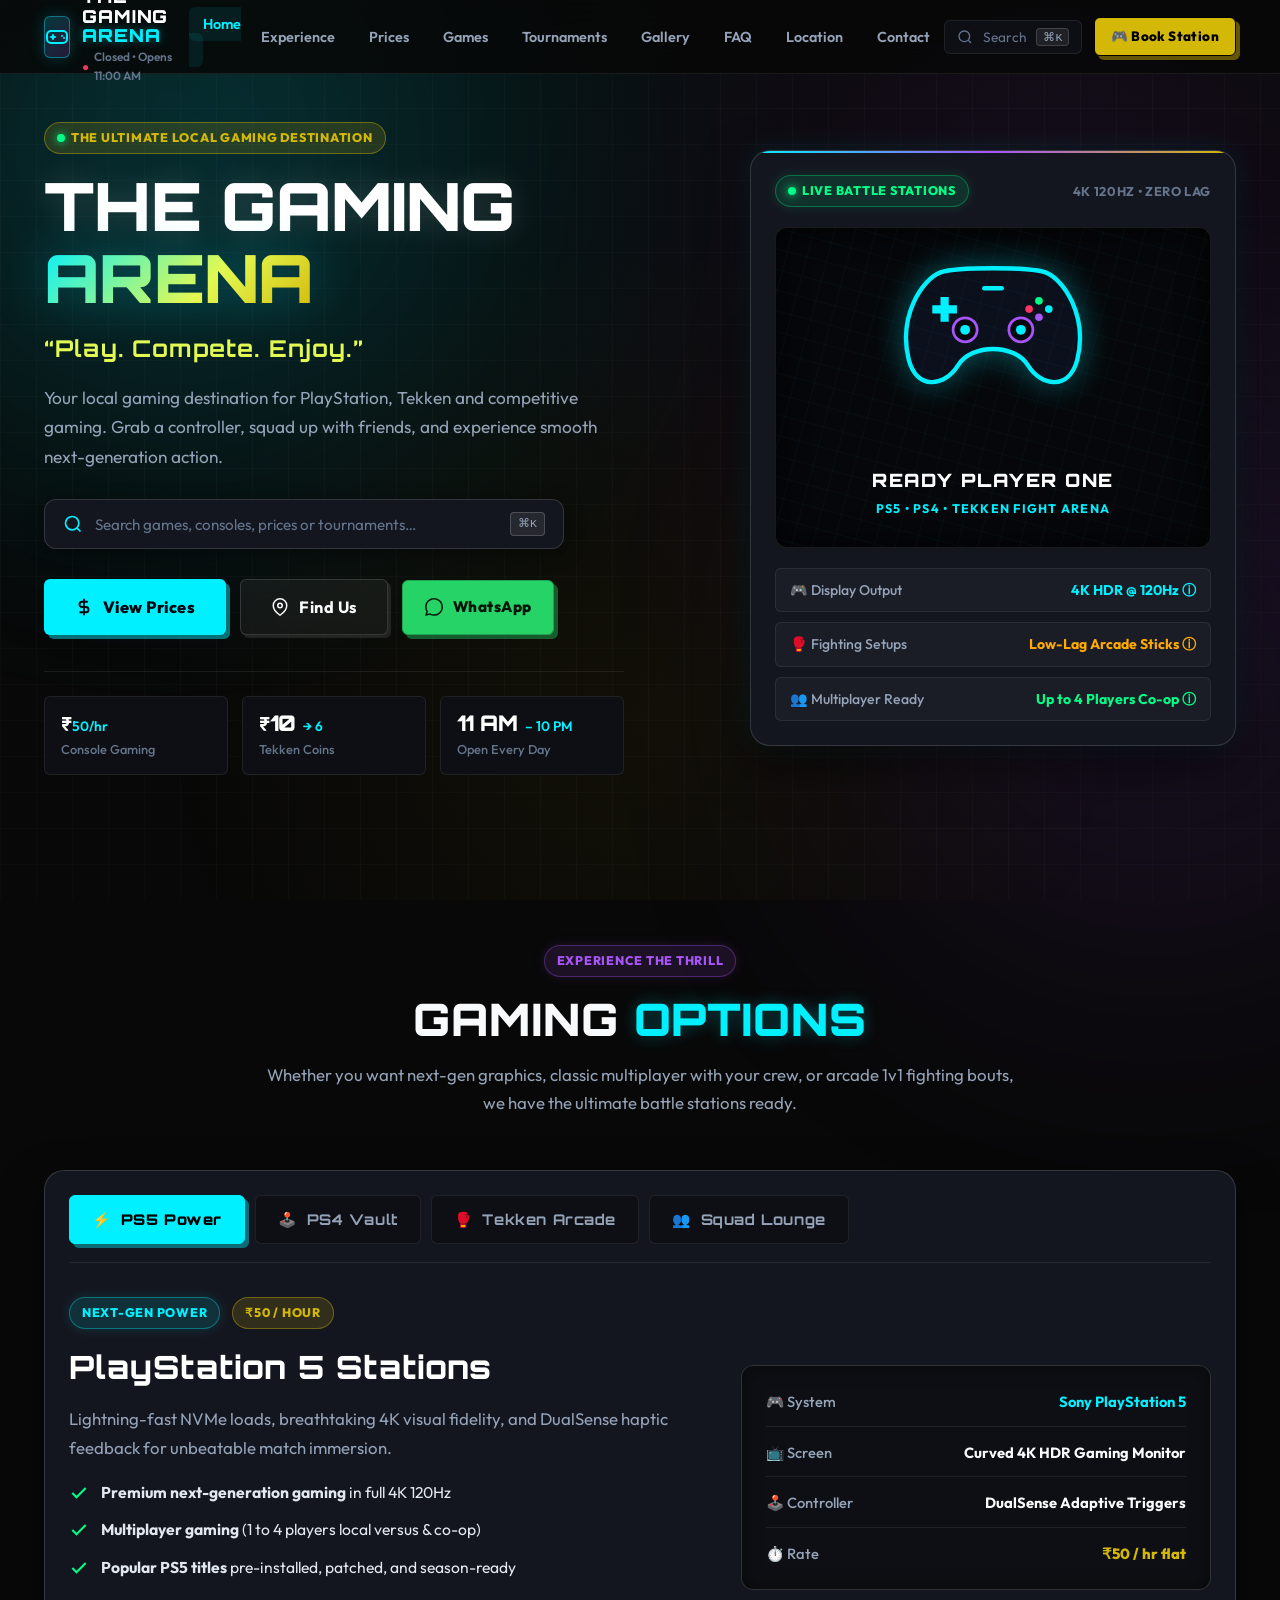
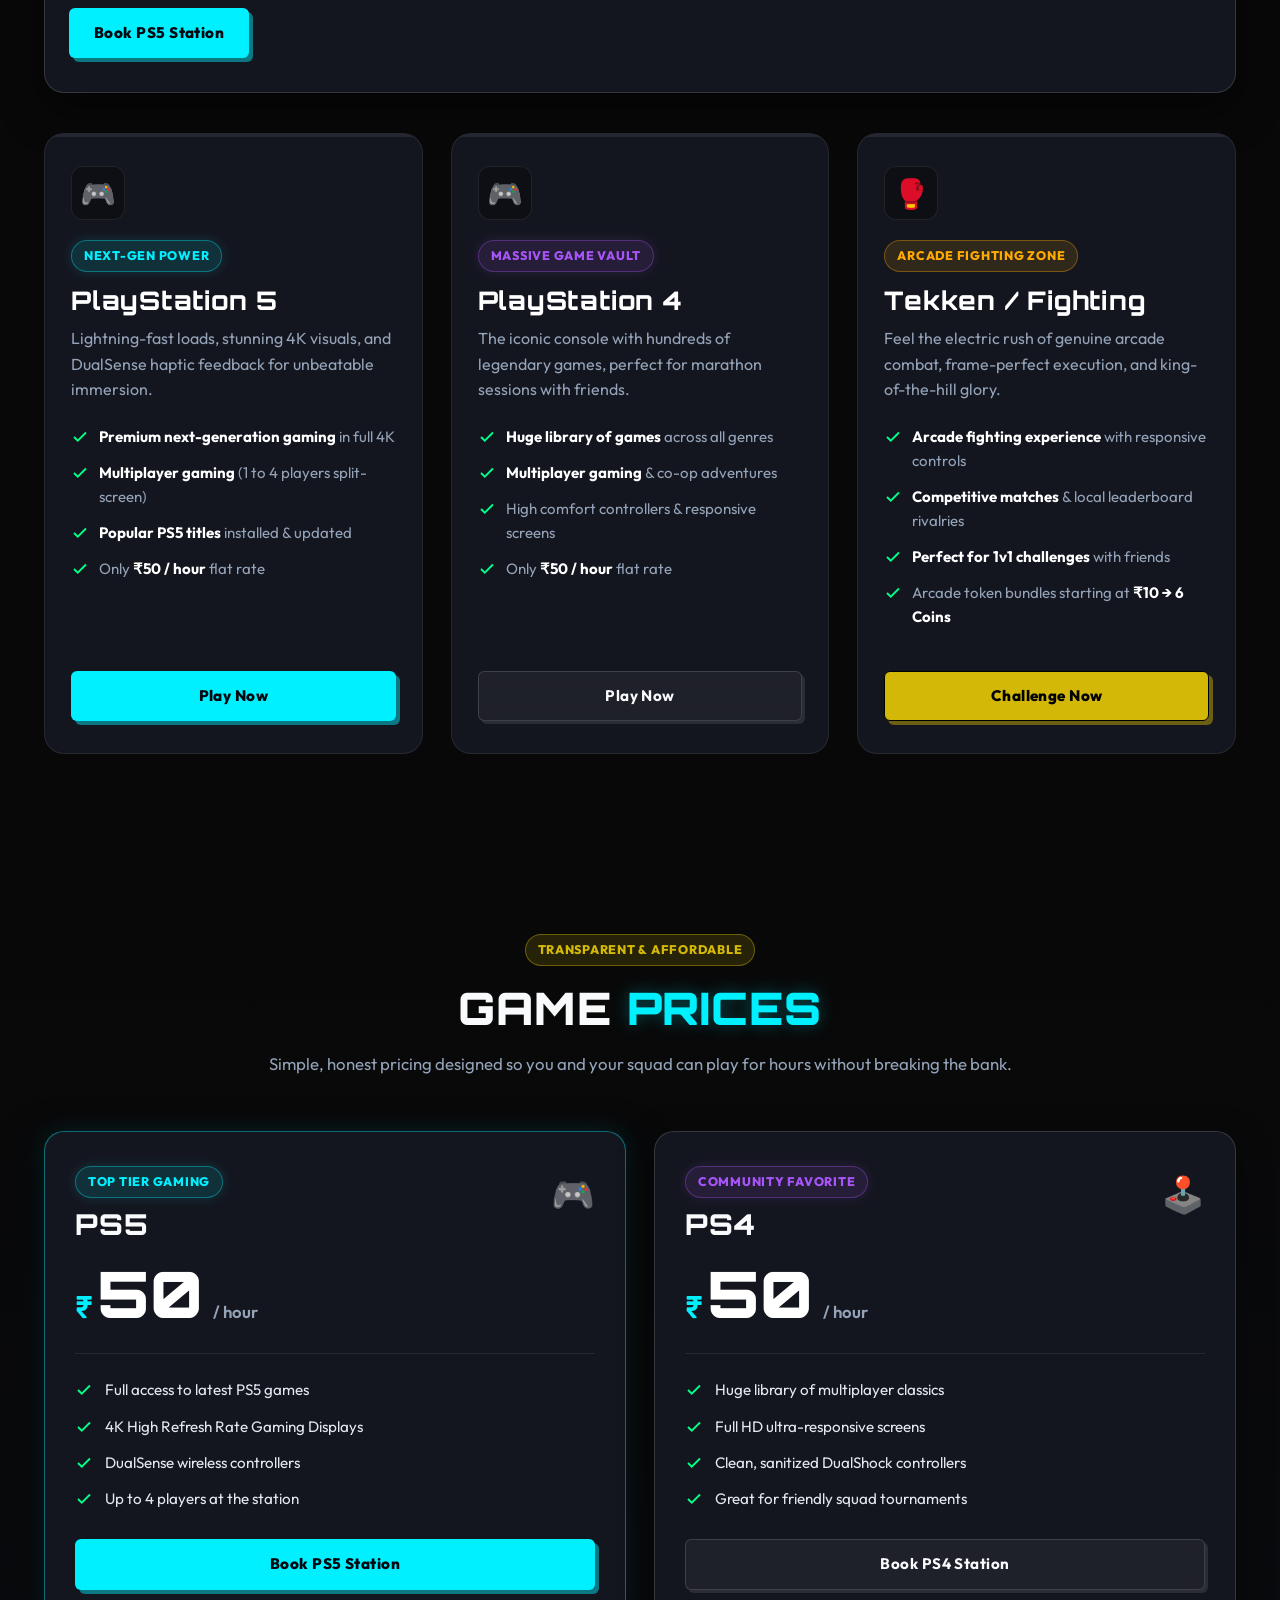
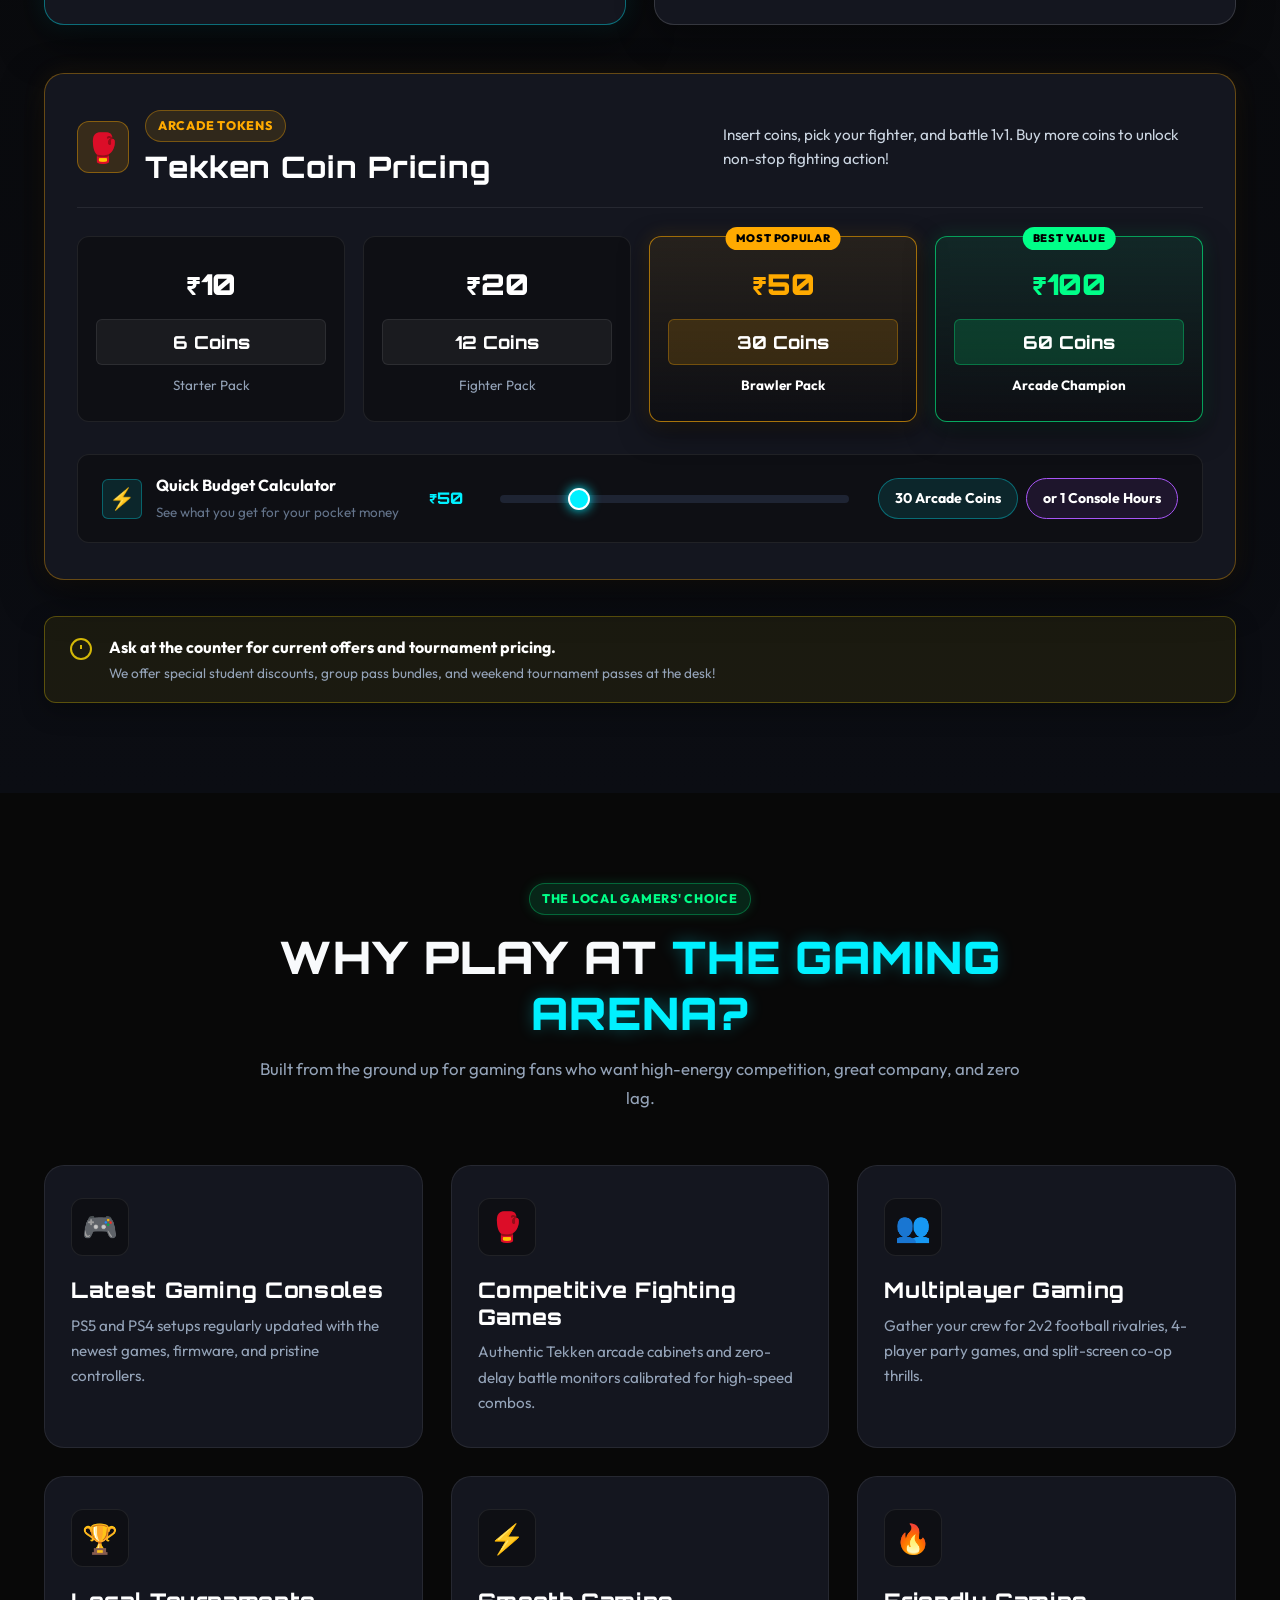
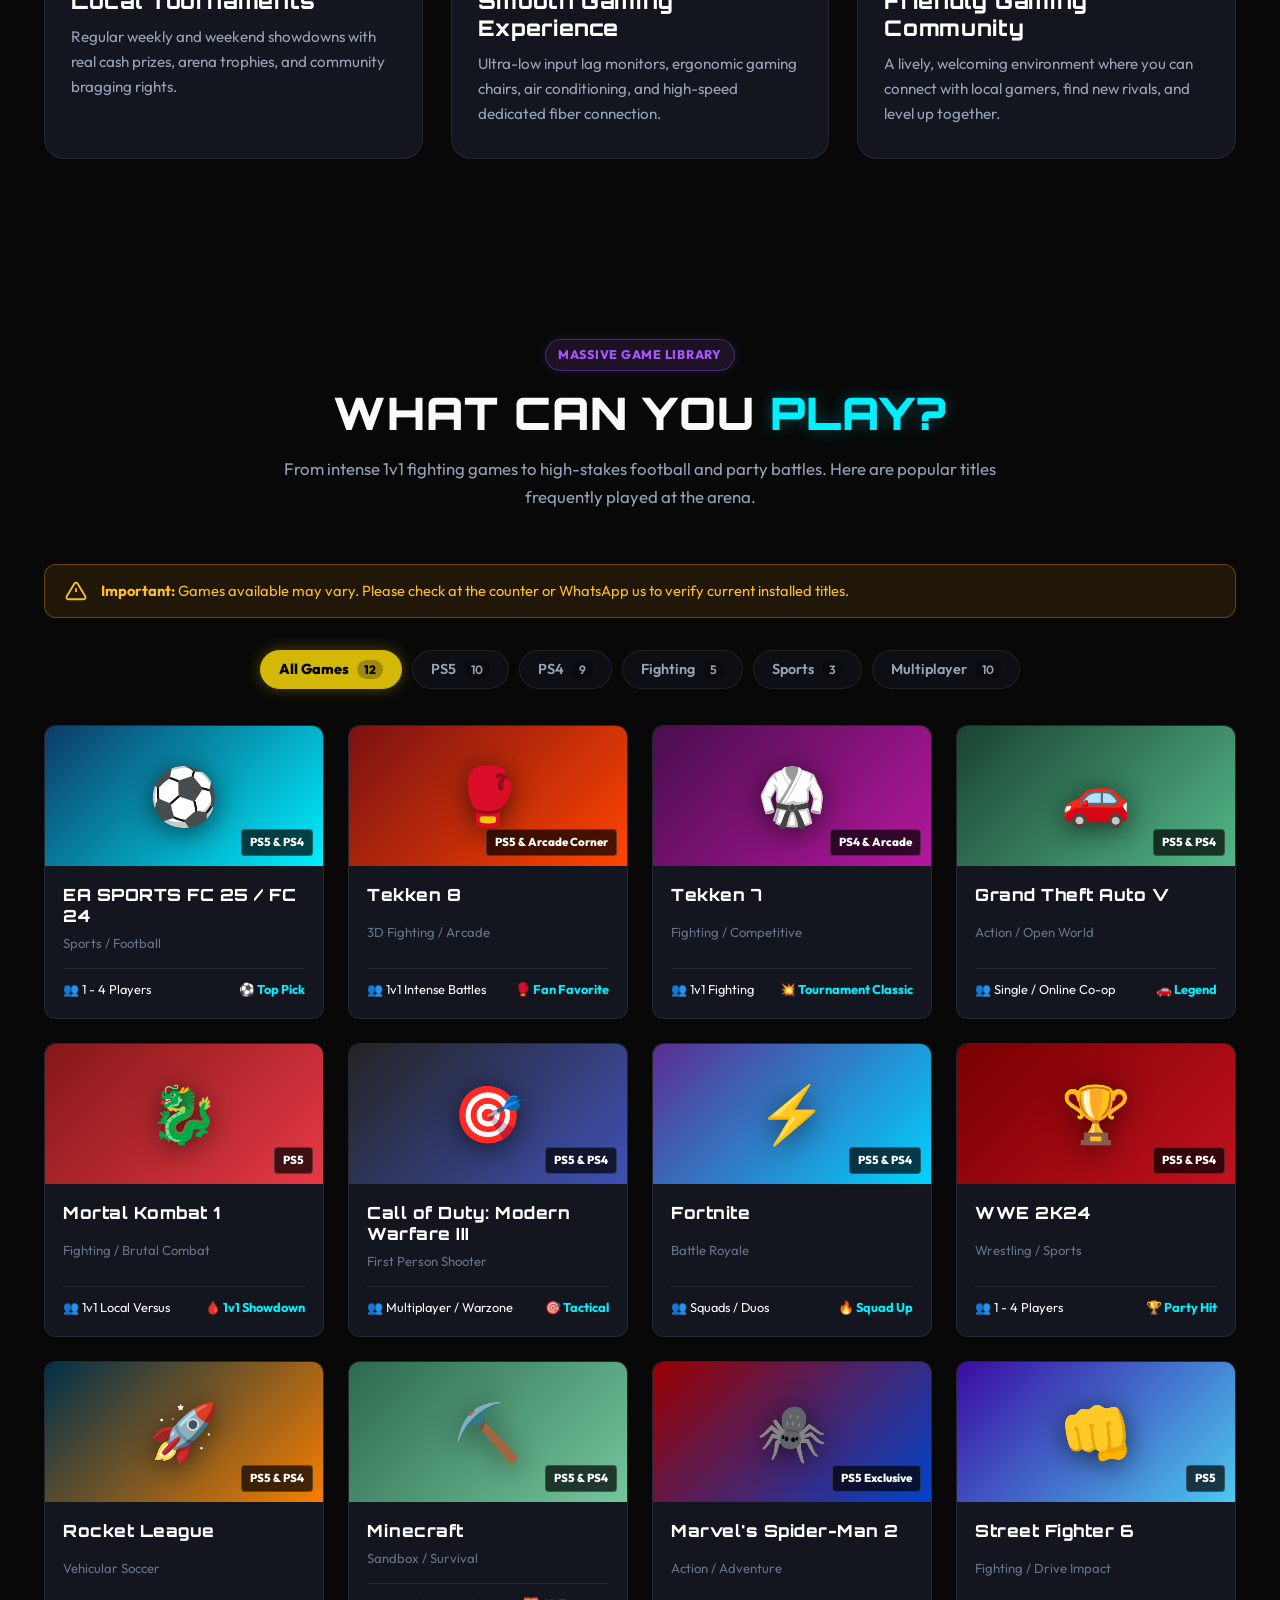
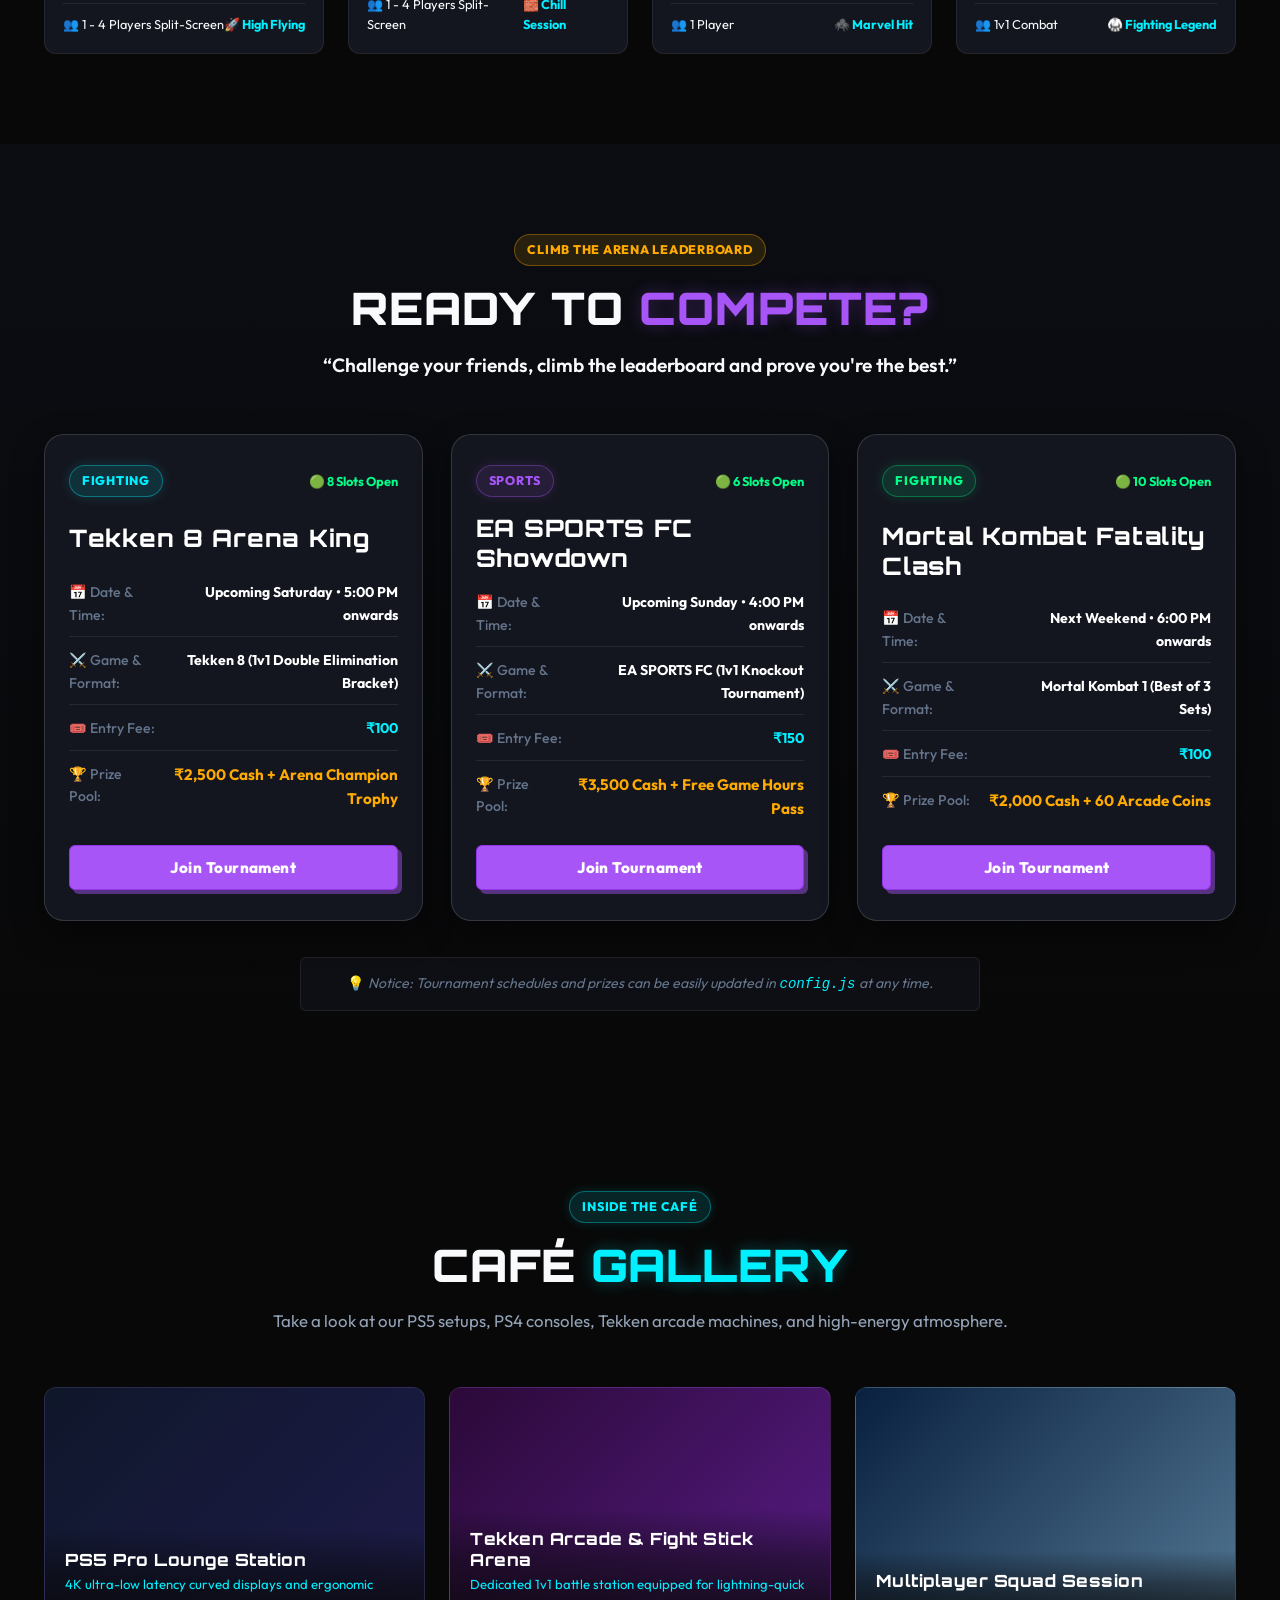
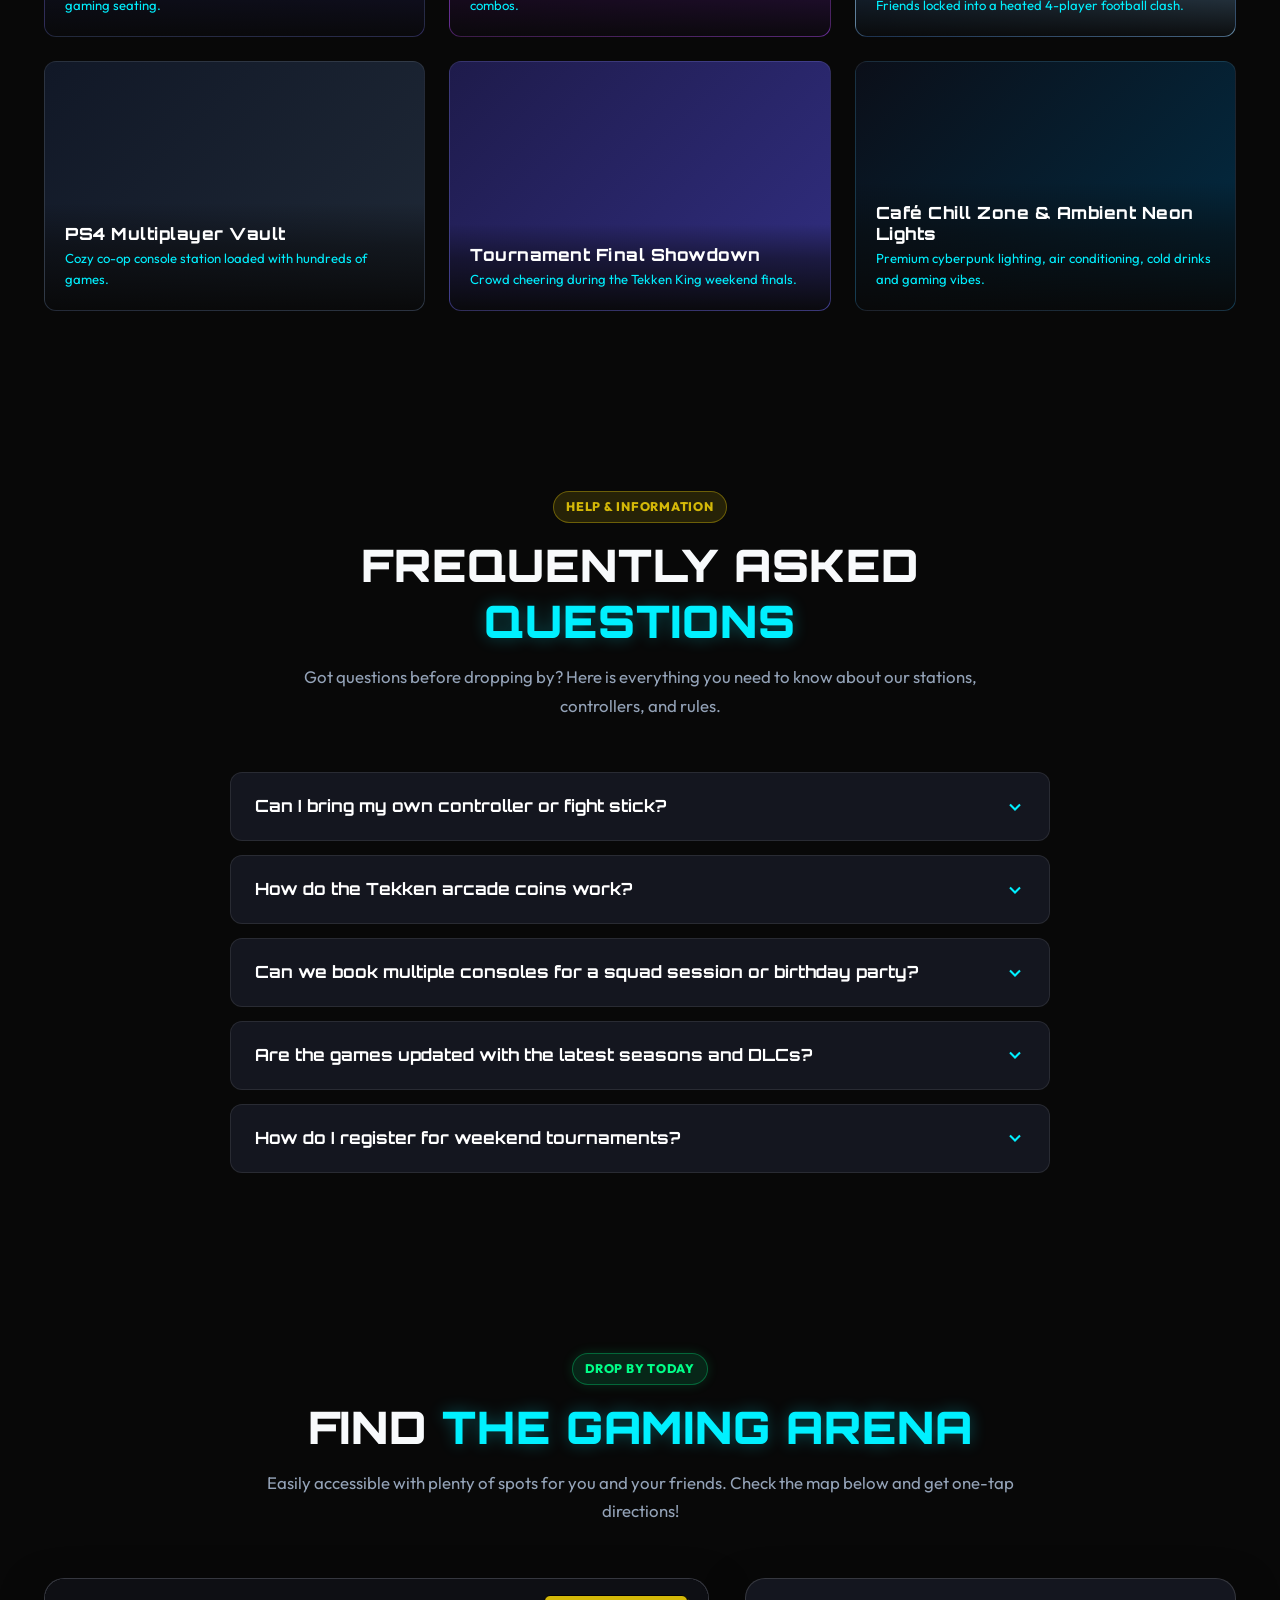
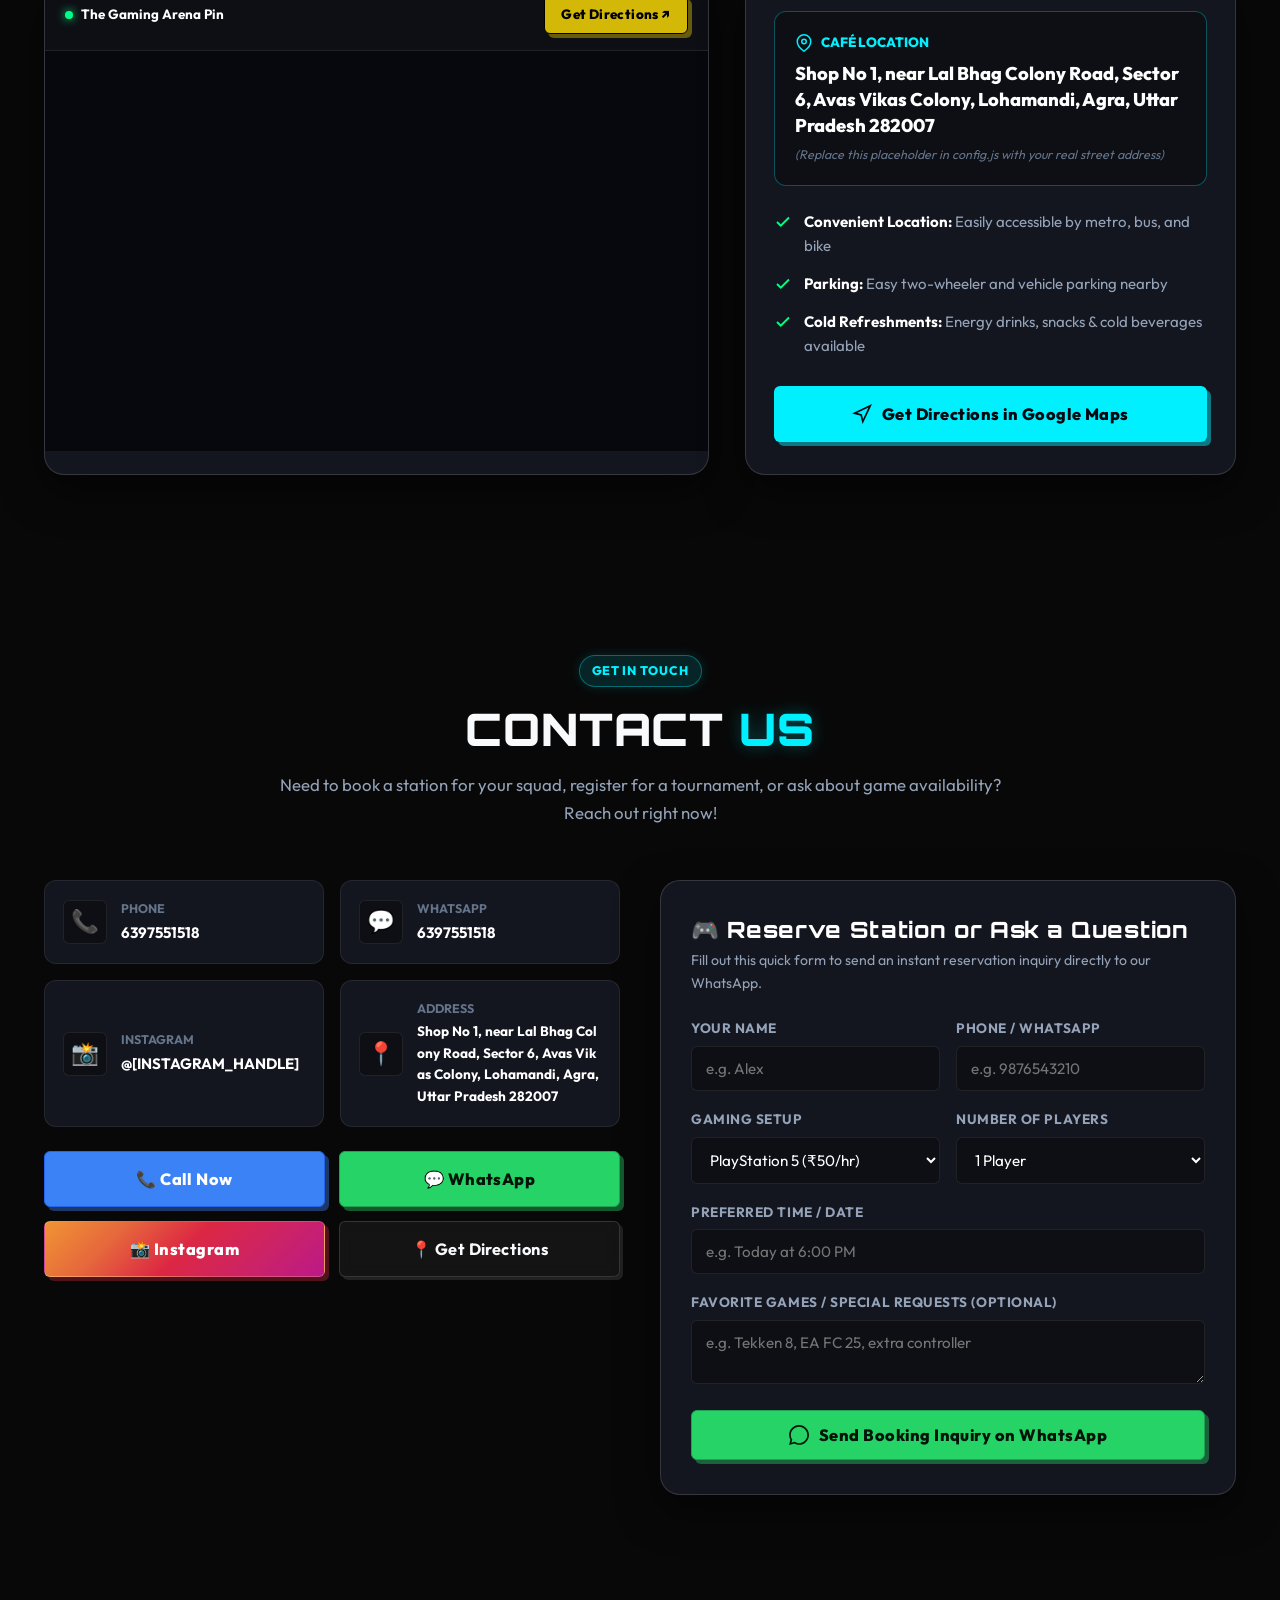
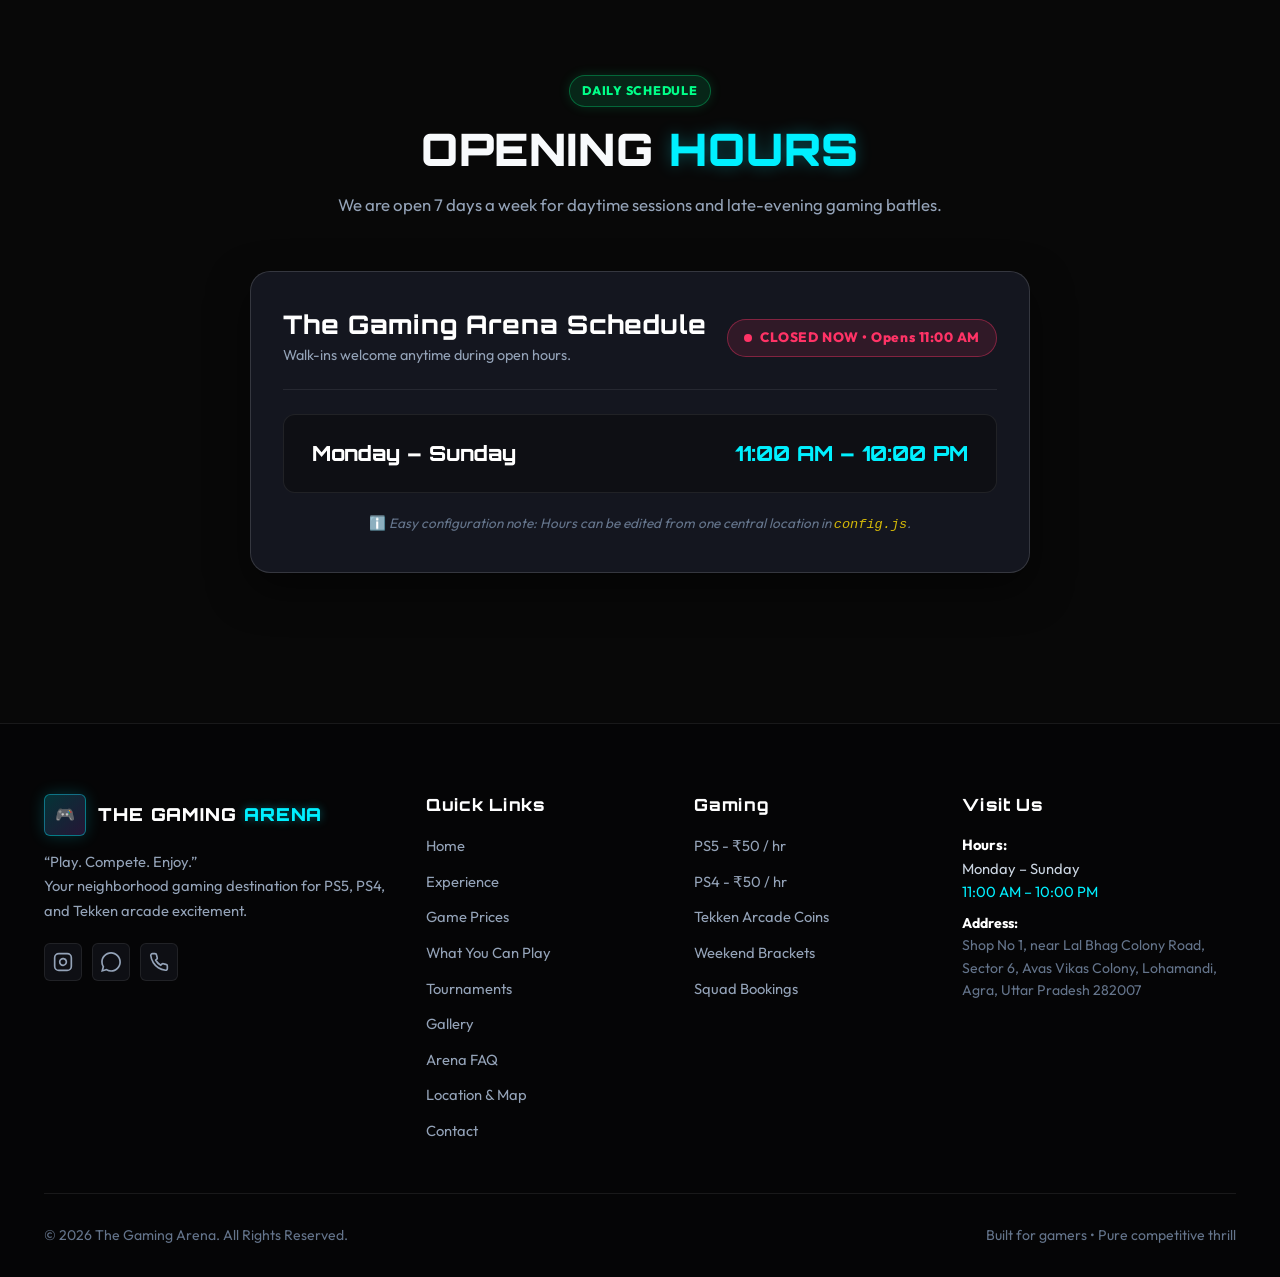
==== index.html @ 2b14b6e0 "Initial commit" ====
<!DOCTYPE html>
<html lang="en">
<head>
  <meta charset="UTF-8">
  <meta name="viewport" content="width=device-width, initial-scale=1.0, viewport-fit=cover">
  <title>The Gaming Arena | PS5, PS4 & Tekken Arcade Gaming Café</title>
  
  <!-- SEO Meta Tags -->
  <meta name="description" content="The Gaming Arena is your local gaming café for PS5, PS4, Tekken arcade cabinets and competitive gaming. Play EA FC, Tekken, GTA V and more for only ₹50/hr!">
  <meta name="keywords" content="gaming cafe, gaming arena, PS5 gaming lounge, PS4 games, Tekken arcade, playstation cafe, competitive gaming, console gaming cafe, EA FC tournaments">
  <meta name="author" content="The Gaming Arena">
  <meta name="theme-color" content="#080808">
  <meta name="robots" content="index, follow">

  <!-- Open Graph / Social Sharing Meta Tags -->
  <meta property="og:type" content="website">
  <meta property="og:url" content="https://thegamingarena.com/">
  <meta property="og:title" content="The Gaming Arena | Play. Compete. Enjoy.">
  <meta property="og:description" content="Your local gaming destination for PlayStation 5, PS4, Tekken arcade and multiplayer gaming. Rates starting from ₹50/hr and ₹10 arcade coins!">
  <meta property="og:image" content="favicon.svg">

  <!-- Twitter Meta Tags -->
  <meta name="twitter:card" content="summary_large_image">
  <meta name="twitter:title" content="The Gaming Arena | Play. Compete. Enjoy.">
  <meta name="twitter:description" content="Your local gaming destination for PlayStation, Tekken and competitive gaming.">
  <meta name="twitter:image" content="favicon.svg">

  <!-- Favicon -->
  <link rel="icon" type="image/svg+xml" href="favicon.svg">
  <link rel="apple-touch-icon" href="favicon.svg">

  <!-- Google Fonts: Orbitron (Headings), Outfit (Body) & Rajdhani -->
  <link rel="preconnect" href="https://fonts.googleapis.com">
  <link rel="preconnect" href="https://fonts.gstatic.com" crossorigin>
  <link href="https://fonts.googleapis.com/css2?family=Orbitron:wght@600;700;800;900&family=Outfit:wght@400;500;600;700;800&family=Rajdhani:wght@600;700&display=swap" rel="stylesheet">

  <!-- Main Stylesheet (CodePeek Dark UI & CSSUI Component System) -->
  <link rel="stylesheet" href="styles.css">

  <!-- Local Business Schema (JSON-LD) for Local SEO -->
  <script type="application/ld+json">
  {
    "@context": "https://schema.org",
    "@type": "EntertainmentBusiness",
    "name": "The Gaming Arena",
    "image": "favicon.svg",
    "description": "Your local gaming destination for PlayStation 5, PlayStation 4, Tekken arcade machines, and multiplayer competitive gaming.",
    "priceRange": "₹10 - ₹50",
    "openingHours": "Mo-Su 11:00-22:00",
    "address": {
      "@type": "PostalAddress",
      "streetAddress": "[ENTER GAMING ARENA ADDRESS HERE]"
    }
  }
  </script>
</head>
<body>

  <!-- Ambient Glow Orbs -->
  <div class="ambient-glow-orb orb-1" aria-hidden="true"></div>
  <div class="ambient-glow-orb orb-2" aria-hidden="true"></div>

  <!-- =========================================================================
       NAVIGATION BAR
       ========================================================================= -->
  <header class="navbar" id="navbar">
    <div class="container nav-container">
      <!-- Brand Logo -->
      <a href="#hero" class="brand-logo" aria-label="The Gaming Arena Home">
        <div class="brand-icon">
          <svg width="24" height="24" viewBox="0 0 24 24" fill="none" stroke="currentColor" stroke-width="2" stroke-linecap="round" stroke-linejoin="round">
            <rect x="2" y="6" width="20" height="12" rx="4"></rect>
            <path d="M6 12h4m-2-2v4m9-3h.01m2 2h.01"></path>
          </svg>
        </div>
        <div class="brand-text-wrap">
          <span class="brand-name">THE GAMING <span>ARENA</span></span>
          <div class="brand-status-indicator" id="nav-live-status">
            <span class="pulse-dot"></span> Open Today (11 AM – 10 PM)
          </div>
        </div>
      </a>

      <!-- Desktop Navigation Menu -->
      <nav aria-label="Primary Navigation">
        <ul class="nav-menu">
          <li><a href="#hero" class="nav-link active">Home</a></li>
          <li><a href="#options" class="nav-link">Experience</a></li>
          <li><a href="#prices" class="nav-link">Prices</a></li>
          <li><a href="#games" class="nav-link">Games</a></li>
          <li><a href="#tournaments" class="nav-link">Tournaments</a></li>
          <li><a href="#gallery" class="nav-link">Gallery</a></li>
          <li><a href="#faq" class="nav-link">FAQ</a></li>
          <li><a href="#location" class="nav-link">Location</a></li>
          <li><a href="#contact" class="nav-link">Contact</a></li>
        </ul>
      </nav>

      <!-- Nav Actions (CodePeek Search Trigger + Tactile CTA) -->
      <div class="nav-actions">
        <button class="codepeek-search-trigger" data-cmd-trigger type="button" aria-label="Quick Search">
          <svg width="16" height="16" viewBox="0 0 24 24" fill="none" stroke="currentColor" stroke-width="2">
            <circle cx="11" cy="11" r="8"></circle>
            <line x1="21" y1="21" x2="16.65" y2="16.65"></line>
          </svg>
          <span>Search</span>
          <kbd>⌘K</kbd>
        </button>

        <a href="#contact" class="btn btn-codepeek btn-sm btn-desktop-only">
          <span>🎮 Book Station</span>
        </a>

        <!-- Mobile Drawer Toggle Button -->
        <button class="mobile-toggle" id="mobile-toggle" aria-label="Toggle navigation menu" aria-expanded="false">
          <svg viewBox="0 0 24 24" fill="none" stroke="currentColor" stroke-width="2" stroke-linecap="round" stroke-linejoin="round">
            <line x1="3" y1="12" x2="21" y2="12"></line>
            <line x1="3" y1="6" x2="21" y2="6"></line>
            <line x1="3" y1="18" x2="21" y2="18"></line>
          </svg>
        </button>
      </div>
    </div>
  </header>

  <!-- Mobile Navigation Drawer (CSSUI Slideout Pattern) -->
  <div class="mobile-drawer" id="mobile-drawer">
    <ul class="mobile-nav-links">
      <li><a href="#hero" class="mobile-nav-link"><span>🏠 Home</span> <span>→</span></a></li>
      <li><a href="#options" class="mobile-nav-link"><span>🎮 Gaming Options</span> <span>→</span></a></li>
      <li><a href="#prices" class="mobile-nav-link"><span>💰 Game Prices</span> <span>→</span></a></li>
      <li><a href="#why-us" class="mobile-nav-link"><span>⚡ Why The Arena</span> <span>→</span></a></li>
      <li><a href="#games" class="mobile-nav-link"><span>🕹️ What Can You Play</span> <span>→</span></a></li>
      <li><a href="#tournaments" class="mobile-nav-link"><span>🏆 Tournaments</span> <span>→</span></a></li>
      <li><a href="#gallery" class="mobile-nav-link"><span>📸 Café Gallery</span> <span>→</span></a></li>
      <li><a href="#faq" class="mobile-nav-link"><span>❓ Arena FAQ</span> <span>→</span></a></li>
      <li><a href="#location" class="mobile-nav-link"><span>📍 Find Us & Map</span> <span>→</span></a></li>
      <li><a href="#contact" class="mobile-nav-link"><span>📞 Contact Us</span> <span>→</span></a></li>
      <li><a href="#hours" class="mobile-nav-link"><span>⏰ Opening Hours</span> <span>→</span></a></li>
    </ul>
    <div style="display: flex; gap: 10px; margin-top: 10px;">
      <a href="tel:[PHONE NUMBER]" class="btn btn-call cfg-phone-link" style="flex: 1;">
        📞 Call
      </a>
      <a href="#" class="btn btn-whatsapp cfg-whatsapp-link" style="flex: 1;">
        💬 WhatsApp
      </a>
    </div>
  </div>

  <main>
    <!-- =======================================================================
         1. HERO SECTION (CodePeek Cyber Mosaic + Command Search)
         ======================================================================= -->
    <section class="hero-section" id="hero">
      <div class="container">
        <div class="hero-grid">
          
          <!-- Hero Text Content -->
          <div class="hero-content">
            <div class="hero-tag">
              <span class="badge badge-codepeek">
                <span class="pulse-dot"></span> THE ULTIMATE LOCAL GAMING DESTINATION
              </span>
            </div>

            <h1 class="hero-title">
              <span class="title-glow">THE GAMING</span>
              <span class="title-accent">ARENA</span>
            </h1>

            <div class="hero-tagline">
              “Play. Compete. Enjoy.”
            </div>

            <p class="hero-subtitle">
              Your local gaming destination for PlayStation, Tekken and competitive gaming. Grab a controller, squad up with friends, and experience smooth next-generation action.
            </p>

            <!-- CodePeek Interactive Command Search Bar -->
            <div class="hero-search-box">
              <div class="hero-search-input-wrap">
                <svg viewBox="0 0 24 24" fill="none" stroke="currentColor" stroke-width="2">
                  <circle cx="11" cy="11" r="8"></circle>
                  <line x1="21" y1="21" x2="16.65" y2="16.65"></line>
                </svg>
                <input type="text" id="hero-game-search" placeholder="Search games, consoles, prices or tournaments…" autocomplete="off">
                <kbd>⌘K</kbd>
              </div>
              <div class="search-suggestions-dropdown" id="hero-search-results"></div>
            </div>

            <!-- Prominent Tactile 3D Buttons -->
            <div class="hero-cta-group">
              <a href="#prices" class="btn btn-primary btn-lg">
                <svg width="18" height="18" viewBox="0 0 24 24" fill="none" stroke="currentColor" stroke-width="2.5">
                  <line x1="12" y1="1" x2="12" y2="23"></line>
                  <path d="M17 5H9.5a3.5 3.5 0 0 0 0 7h5a3.5 3.5 0 0 1 0 7H6"></path>
                </svg>
                View Prices
              </a>
              
              <a href="#location" class="btn btn-secondary btn-lg">
                <svg width="18" height="18" viewBox="0 0 24 24" fill="none" stroke="currentColor" stroke-width="2">
                  <path d="M21 10c0 7-9 13-9 13s-9-6-9-13a9 9 0 0 1 18 0z"></path>
                  <circle cx="12" cy="10" r="3"></circle>
                </svg>
                Find Us
              </a>

              <a href="#" class="btn btn-whatsapp cfg-whatsapp-link" style="padding: 14px 22px;">
                <svg width="18" height="18" viewBox="0 0 24 24" fill="currentColor">
                  <path d="M.057 24l1.687-6.163c-1.041-1.804-1.588-3.849-1.587-5.946.003-6.556 5.338-11.891 11.893-11.891 3.181.001 6.167 1.24 8.413 3.488 2.245 2.248 3.481 5.236 3.48 8.414-.003 6.557-5.338 11.892-11.893 11.892-1.99-.001-3.951-.5-5.688-1.448l-6.305 1.654zm6.597-3.807c1.676.995 3.276 1.591 5.392 1.592 5.448 0 9.886-4.434 9.889-9.885.002-5.462-4.415-9.89-9.881-9.892-5.452 0-9.887 4.434-9.889 9.884-.001 2.225.651 3.891 1.746 5.634l-.999 3.648 3.742-.981z"/>
                </svg>
                WhatsApp
              </a>
            </div>

            <!-- Quick Stat Tickers -->
            <div class="hero-quick-features">
              <div class="quick-feature-item">
                <div class="quick-feature-val">₹<span class="cfg-ps5-rate">50</span><span>/hr</span></div>
                <div class="quick-feature-lbl">Console Gaming</div>
              </div>
              <div class="quick-feature-item">
                <div class="quick-feature-val">₹10 <span>→ 6</span></div>
                <div class="quick-feature-lbl">Tekken Coins</div>
              </div>
              <div class="quick-feature-item">
                <div class="quick-feature-val">11 AM <span>– 10 PM</span></div>
                <div class="quick-feature-lbl">Open Every Day</div>
              </div>
            </div>
          </div>

          <!-- Hero Visual: Cyber Gaming Setup Card (CodePeek Component Showcase Style) -->
          <div class="hero-visual-wrapper">
            <div class="hero-visual-card">
              <div class="visual-top-bar">
                <span class="badge badge-green">
                  <span class="pulse-dot"></span> LIVE BATTLE STATIONS
                </span>
                <span style="font-size: 0.8rem; color: var(--text-muted); font-weight: 700; letter-spacing: 0.05em;">4K 120HZ • ZERO LAG</span>
              </div>

              <div class="visual-screen-graphic">
                <!-- Glowing Animated Gaming Controller Graphic -->
                <svg class="controller-svg-anim" viewBox="0 0 512 360" fill="none" xmlns="http://www.w3.org/2000/svg">
                  <path d="M160 30 C 190 20 322 20 352 30 C 385 42 430 110 410 190 C 395 245 345 240 320 200 C 295 160 217 160 192 200 C 167 240 117 245 102 190 C 82 110 127 42 160 30 Z"
                        fill="#0c101c" stroke="#00f0ff" stroke-width="8" stroke-linejoin="round"/>
                  <!-- Dpad -->
                  <path d="M 160 75 L 175 75 L 175 90 L 190 90 L 190 105 L 175 105 L 175 120 L 160 120 L 160 105 L 145 105 L 145 90 L 160 90 Z" fill="#00f0ff"/>
                  <!-- Action buttons -->
                  <circle cx="340" cy="82" r="7" fill="#00ff88"/>
                  <circle cx="322" cy="97" r="7" fill="#ff3366"/>
                  <circle cx="358" cy="97" r="7" fill="#00f0ff"/>
                  <circle cx="340" cy="112" r="7" fill="#a855f7"/>
                  <!-- Thumbsticks -->
                  <circle cx="205" cy="135" r="22" fill="#08090f" stroke="#a855f7" stroke-width="5"/>
                  <circle cx="205" cy="135" r="9" fill="#00f0ff"/>
                  <circle cx="307" cy="135" r="22" fill="#08090f" stroke="#a855f7" stroke-width="5"/>
                  <circle cx="307" cy="135" r="9" fill="#00f0ff"/>
                  <!-- Lightbar -->
                  <rect x="236" y="55" width="40" height="8" rx="4" fill="#00f0ff"/>
                </svg>

                <div class="visual-screen-title">READY PLAYER ONE</div>
                <div class="visual-screen-sub">PS5 • PS4 • TEKKEN FIGHT ARENA</div>
              </div>

              <div class="visual-stats-list">
                <div class="visual-stat-row">
                  <span class="stat-label">🎮 Display Output</span>
                  <span class="stat-value" style="color: var(--neon-cyan);" data-tooltip="Ultra-low latency 120 FPS high refresh gaming monitors">4K HDR @ 120Hz ⓘ</span>
                </div>
                <div class="visual-stat-row">
                  <span class="stat-label">🥊 Fighting Setups</span>
                  <span class="stat-value" style="color: var(--neon-gold);" data-tooltip="Sanwa tournament-grade buttons and responsive microswitches">Low-Lag Arcade Sticks ⓘ</span>
                </div>
                <div class="visual-stat-row">
                  <span class="stat-label">👥 Multiplayer Ready</span>
                  <span class="stat-value" style="color: var(--neon-green);" data-tooltip="Full 4-player couch party and local split-screen co-op">Up to 4 Players Co-op ⓘ</span>
                </div>
              </div>
            </div>
          </div>

        </div>
      </div>
    </section>

    <!-- =======================================================================
         2. GAMING OPTIONS (CSSUI PURE CSS TABS & CARDS)
         ======================================================================= -->
    <section class="section" id="options">
      <div class="container">
        <div class="section-header">
          <span class="badge badge-purple section-tag">EXPERIENCE THE THRILL</span>
          <h2 class="section-title">GAMING <span class="highlight-cyan">OPTIONS</span></h2>
          <p class="section-subtitle">
            Whether you want next-gen graphics, classic multiplayer with your crew, or arcade 1v1 fighting bouts, we have the ultimate battle stations ready.
          </p>
        </div>

        <!-- CSSUI Pure CSS Interactive Tabs Component (https://www.cssui.dev/docs/components/tabs/) -->
        <div data-tabs role="tablist" aria-label="Gaming Station Options">
          <!-- Radio controllers for pure CSS tab switching -->
          <input id="tab-ps5" type="radio" name="station-tab" data-tab="tab-ps5" role="tab" checked>
          <input id="tab-ps4" type="radio" name="station-tab" data-tab="tab-ps4" role="tab">
          <input id="tab-tekken" type="radio" name="station-tab" data-tab="tab-tekken" role="tab">
          <input id="tab-squad" type="radio" name="station-tab" data-tab="tab-squad" role="tab">

          <!-- Tab Labels Navigation -->
          <nav>
            <label for="tab-ps5" data-tab-label="tab-ps5"><span class="tab-icon">⚡</span> PS5 Power</label>
            <label for="tab-ps4" data-tab-label="tab-ps4"><span class="tab-icon">🕹️</span> PS4 Vault</label>
            <label for="tab-tekken" data-tab-label="tab-tekken"><span class="tab-icon">🥊</span> Tekken Arcade</label>
            <label for="tab-squad" data-tab-label="tab-squad"><span class="tab-icon">👥</span> Squad Lounge</label>
          </nav>

          <!-- Tab Panel 1: PS5 -->
          <section data-tab-panel="tab-ps5" role="tabpanel">
            <div class="station-panel-grid">
              <div class="station-panel-info">
                <div class="station-panel-badge-row">
                  <span class="badge badge-cyan">NEXT-GEN POWER</span>
                  <span class="badge badge-codepeek">₹50 / HOUR</span>
                </div>
                <h3 class="station-panel-title">PlayStation 5 Stations</h3>
                <p class="station-panel-desc">
                  Lightning-fast NVMe loads, breathtaking 4K visual fidelity, and DualSense haptic feedback for unbeatable match immersion.
                </p>
                <ul class="station-features-list">
                  <li class="station-feature-item">
                    <svg viewBox="0 0 24 24" fill="none" stroke="currentColor" stroke-width="2.5"><polyline points="20 6 9 17 4 12"></polyline></svg>
                    <span><strong>Premium next-generation gaming</strong> in full 4K 120Hz</span>
                  </li>
                  <li class="station-feature-item">
                    <svg viewBox="0 0 24 24" fill="none" stroke="currentColor" stroke-width="2.5"><polyline points="20 6 9 17 4 12"></polyline></svg>
                    <span><strong>Multiplayer gaming</strong> (1 to 4 players local versus & co-op)</span>
                  </li>
                  <li class="station-feature-item">
                    <svg viewBox="0 0 24 24" fill="none" stroke="currentColor" stroke-width="2.5"><polyline points="20 6 9 17 4 12"></polyline></svg>
                    <span><strong>Popular PS5 titles</strong> pre-installed, patched, and season-ready</span>
                  </li>
                </ul>
                <div style="margin-top: 10px;">
                  <a href="#prices" class="btn btn-primary">Book PS5 Station</a>
                </div>
              </div>

              <div class="station-panel-preview">
                <div class="station-spec-card">
                  <div class="station-spec-row">
                    <span class="stat-label">🎮 System</span>
                    <span class="stat-value" style="color: var(--neon-cyan);">Sony PlayStation 5</span>
                  </div>
                  <div class="station-spec-row">
                    <span class="stat-label">📺 Screen</span>
                    <span class="stat-value">Curved 4K HDR Gaming Monitor</span>
                  </div>
                  <div class="station-spec-row">
                    <span class="stat-label">🕹️ Controller</span>
                    <span class="stat-value">DualSense Adaptive Triggers</span>
                  </div>
                  <div class="station-spec-row">
                    <span class="stat-label">⏱️ Rate</span>
                    <span class="stat-value" style="color: var(--site-primary); font-weight: 800;">₹50 / hr flat</span>
                  </div>
                </div>
              </div>
            </div>
          </section>

          <!-- Tab Panel 2: PS4 -->
          <section data-tab-panel="tab-ps4" role="tabpanel">
            <div class="station-panel-grid">
              <div class="station-panel-info">
                <div class="station-panel-badge-row">
                  <span class="badge badge-purple">MASSIVE GAME VAULT</span>
                  <span class="badge badge-codepeek">₹50 / HOUR</span>
                </div>
                <h3 class="station-panel-title">PlayStation 4 Stations</h3>
                <p class="station-panel-desc">
                  The iconic generation with hundreds of legendary multiplayer hits, action classics, and friendly sports rivalries.
                </p>
                <ul class="station-features-list">
                  <li class="station-feature-item">
                    <svg viewBox="0 0 24 24" fill="none" stroke="currentColor" stroke-width="2.5"><polyline points="20 6 9 17 4 12"></polyline></svg>
                    <span><strong>Huge library of games</strong> across all genres</span>
                  </li>
                  <li class="station-feature-item">
                    <svg viewBox="0 0 24 24" fill="none" stroke="currentColor" stroke-width="2.5"><polyline points="20 6 9 17 4 12"></polyline></svg>
                    <span><strong>Multiplayer gaming</strong> & classic marathon co-op sessions</span>
                  </li>
                  <li class="station-feature-item">
                    <svg viewBox="0 0 24 24" fill="none" stroke="currentColor" stroke-width="2.5"><polyline points="20 6 9 17 4 12"></polyline></svg>
                    <span>Sanitized, high-comfort DualShock 4 wireless controllers</span>
                  </li>
                </ul>
                <div style="margin-top: 10px;">
                  <a href="#prices" class="btn btn-secondary">Play PS4 Now</a>
                </div>
              </div>

              <div class="station-panel-preview">
                <div class="station-spec-card">
                  <div class="station-spec-row">
                    <span class="stat-label">🎮 System</span>
                    <span class="stat-value" style="color: var(--neon-purple);">Sony PlayStation 4</span>
                  </div>
                  <div class="station-spec-row">
                    <span class="stat-label">📺 Screen</span>
                    <span class="stat-value">High-Definition Low-Lag Display</span>
                  </div>
                  <div class="station-spec-row">
                    <span class="stat-label">🕹️ Controller</span>
                    <span class="stat-value">DualShock 4 Wireless</span>
                  </div>
                  <div class="station-spec-row">
                    <span class="stat-label">⏱️ Rate</span>
                    <span class="stat-value" style="color: var(--site-primary); font-weight: 800;">₹50 / hr flat</span>
                  </div>
                </div>
              </div>
            </div>
          </section>

          <!-- Tab Panel 3: Tekken / Fighting -->
          <section data-tab-panel="tab-tekken" role="tabpanel">
            <div class="station-panel-grid">
              <div class="station-panel-info">
                <div class="station-panel-badge-row">
                  <span class="badge badge-gold">ARCADE FIGHTING ZONE</span>
                  <span class="badge badge-codepeek">FROM ₹10</span>
                </div>
                <h3 class="station-panel-title">Tekken / Fighting Cabinets</h3>
                <p class="station-panel-desc">
                  Feel the electric rush of genuine arcade combat, frame-perfect combo execution, and king-of-the-hill glory with your friends.
                </p>
                <ul class="station-features-list">
                  <li class="station-feature-item">
                    <svg viewBox="0 0 24 24" fill="none" stroke="currentColor" stroke-width="2.5"><polyline points="20 6 9 17 4 12"></polyline></svg>
                    <span><strong>Arcade fighting experience</strong> with responsive arcade sticks</span>
                  </li>
                  <li class="station-feature-item">
                    <svg viewBox="0 0 24 24" fill="none" stroke="currentColor" stroke-width="2.5"><polyline points="20 6 9 17 4 12"></polyline></svg>
                    <span><strong>Competitive matches</strong> & local leaderboard rivalries</span>
                  </li>
                  <li class="station-feature-item">
                    <svg viewBox="0 0 24 24" fill="none" stroke="currentColor" stroke-width="2.5"><polyline points="20 6 9 17 4 12"></polyline></svg>
                    <span>Arcade token bundles starting at <strong>₹10 → 6 Coins</strong></span>
                  </li>
                </ul>
                <div style="margin-top: 10px;">
                  <a href="#prices" class="btn btn-codepeek">Get Arcade Coins</a>
                </div>
              </div>

              <div class="station-panel-preview">
                <div class="station-spec-card">
                  <div class="station-spec-row">
                    <span class="stat-label">🥊 Fighting Setup</span>
                    <span class="stat-value" style="color: var(--neon-gold);">1v1 Head-to-Head Cabinet</span>
                  </div>
                  <div class="station-spec-row">
                    <span class="stat-label">🕹️ Controls</span>
                    <span class="stat-value">Sanwa Fight Sticks / Pads</span>
                  </div>
                  <div class="station-spec-row">
                    <span class="stat-label">🪙 Token Cost</span>
                    <span class="stat-value" style="color: var(--neon-green);">₹10 → 6 Coins (1.66/coin)</span>
                  </div>
                  <div class="station-spec-row">
                    <span class="stat-label">🏆 Tournaments</span>
                    <span class="stat-value">Weekly Saturday King Series</span>
                  </div>
                </div>
              </div>
            </div>
          </section>

          <!-- Tab Panel 4: Squad Lounge -->
          <section data-tab-panel="tab-squad" role="tabpanel">
            <div class="station-panel-grid">
              <div class="station-panel-info">
                <div class="station-panel-badge-row">
                  <span class="badge badge-green">CO-OP & PARTY</span>
                  <span class="badge badge-codepeek">SQUAD READY</span>
                </div>
                <h3 class="station-panel-title">Squad & Multiplayer Lounge</h3>
                <p class="station-panel-desc">
                  Bring your entire friend group for 4-player football derbies, wrestling free-for-alls, and split-screen co-op sessions in a comfortable air-conditioned setting.
                </p>
                <ul class="station-features-list">
                  <li class="station-feature-item">
                    <svg viewBox="0 0 24 24" fill="none" stroke="currentColor" stroke-width="2.5"><polyline points="20 6 9 17 4 12"></polyline></svg>
                    <span><strong>1 to 4 Players</strong> simultaneous split-screen combat</span>
                  </li>
                  <li class="station-feature-item">
                    <svg viewBox="0 0 24 24" fill="none" stroke="currentColor" stroke-width="2.5"><polyline points="20 6 9 17 4 12"></polyline></svg>
                    <span>Ergonomic gaming chairs and air-conditioned lounge comfort</span>
                  </li>
                  <li class="station-feature-item">
                    <svg viewBox="0 0 24 24" fill="none" stroke="currentColor" stroke-width="2.5"><polyline points="20 6 9 17 4 12"></polyline></svg>
                    <span>Cold energy drinks and refreshments available at the counter</span>
                  </li>
                </ul>
                <div style="margin-top: 10px;">
                  <a href="#contact" class="btn btn-whatsapp cfg-whatsapp-link">Reserve Squad Station</a>
                </div>
              </div>

              <div class="station-panel-preview">
                <div class="station-spec-card">
                  <div class="station-spec-row">
                    <span class="stat-label">👥 Capacity</span>
                    <span class="stat-value" style="color: var(--neon-green);">Up to 4 Players per Station</span>
                  </div>
                  <div class="station-spec-row">
                    <span class="stat-label">🛋️ Seating</span>
                    <span class="stat-value">High-Back Ergonomic Lounge</span>
                  </div>
                  <div class="station-spec-row">
                    <span class="stat-label">🍿 Refreshments</span>
                    <span class="stat-value">Chilled Beverages Available</span>
                  </div>
                  <div class="station-spec-row">
                    <span class="stat-label">🎉 Group Pass</span>
                    <span class="stat-value" style="color: var(--site-primary);">Ask at counter for offers</span>
                  </div>
                </div>
              </div>
            </div>
          </section>

        </div>

        <!-- Direct Options Grid (Preserves all requirement tokens and anchor links) -->
        <div class="options-grid">
          
          <!-- Card 1: PS5 -->
          <div class="option-card card-ps5">
            <div>
              <div class="option-icon-box">🎮</div>
              <div class="option-header">
                <span class="badge badge-cyan option-badge">NEXT-GEN POWER</span>
                <h3 class="option-title">PlayStation 5</h3>
                <p>Lightning-fast loads, stunning 4K visuals, and DualSense haptic feedback for unbeatable immersion.</p>
              </div>

              <ul class="option-features">
                <li class="option-feature-item">
                  <svg viewBox="0 0 24 24" fill="none" stroke="currentColor" stroke-width="2.5"><polyline points="20 6 9 17 4 12"></polyline></svg>
                  <span><strong>Premium next-generation gaming</strong> in full 4K</span>
                </li>
                <li class="option-feature-item">
                  <svg viewBox="0 0 24 24" fill="none" stroke="currentColor" stroke-width="2.5"><polyline points="20 6 9 17 4 12"></polyline></svg>
                  <span><strong>Multiplayer gaming</strong> (1 to 4 players split-screen)</span>
                </li>
                <li class="option-feature-item">
                  <svg viewBox="0 0 24 24" fill="none" stroke="currentColor" stroke-width="2.5"><polyline points="20 6 9 17 4 12"></polyline></svg>
                  <span><strong>Popular PS5 titles</strong> installed & updated</span>
                </li>
                <li class="option-feature-item">
                  <svg viewBox="0 0 24 24" fill="none" stroke="currentColor" stroke-width="2.5"><polyline points="20 6 9 17 4 12"></polyline></svg>
                  <span>Only <strong>₹50 / hour</strong> flat rate</span>
                </li>
              </ul>
            </div>

            <div class="option-footer">
              <a href="#prices" class="btn btn-primary" style="width: 100%;">
                Play Now
              </a>
            </div>
          </div>

          <!-- Card 2: PS4 -->
          <div class="option-card card-ps4">
            <div>
              <div class="option-icon-box">🎮</div>
              <div class="option-header">
                <span class="badge badge-purple option-badge">MASSIVE GAME VAULT</span>
                <h3 class="option-title">PlayStation 4</h3>
                <p>The iconic console with hundreds of legendary games, perfect for marathon sessions with friends.</p>
              </div>

              <ul class="option-features">
                <li class="option-feature-item">
                  <svg viewBox="0 0 24 24" fill="none" stroke="currentColor" stroke-width="2.5"><polyline points="20 6 9 17 4 12"></polyline></svg>
                  <span><strong>Huge library of games</strong> across all genres</span>
                </li>
                <li class="option-feature-item">
                  <svg viewBox="0 0 24 24" fill="none" stroke="currentColor" stroke-width="2.5"><polyline points="20 6 9 17 4 12"></polyline></svg>
                  <span><strong>Multiplayer gaming</strong> & co-op adventures</span>
                </li>
                <li class="option-feature-item">
                  <svg viewBox="0 0 24 24" fill="none" stroke="currentColor" stroke-width="2.5"><polyline points="20 6 9 17 4 12"></polyline></svg>
                  <span>High comfort controllers & responsive screens</span>
                </li>
                <li class="option-feature-item">
                  <svg viewBox="0 0 24 24" fill="none" stroke="currentColor" stroke-width="2.5"><polyline points="20 6 9 17 4 12"></polyline></svg>
                  <span>Only <strong>₹50 / hour</strong> flat rate</span>
                </li>
              </ul>
            </div>

            <div class="option-footer">
              <a href="#prices" class="btn btn-secondary" style="width: 100%;">
                Play Now
              </a>
            </div>
          </div>

          <!-- Card 3: Tekken / Fighting Games -->
          <div class="option-card card-tekken">
            <div>
              <div class="option-icon-box">🥊</div>
              <div class="option-header">
                <span class="badge badge-gold option-badge">ARCADE FIGHTING ZONE</span>
                <h3 class="option-title">Tekken / Fighting</h3>
                <p>Feel the electric rush of genuine arcade combat, frame-perfect execution, and king-of-the-hill glory.</p>
              </div>

              <ul class="option-features">
                <li class="option-feature-item">
                  <svg viewBox="0 0 24 24" fill="none" stroke="currentColor" stroke-width="2.5"><polyline points="20 6 9 17 4 12"></polyline></svg>
                  <span><strong>Arcade fighting experience</strong> with responsive controls</span>
                </li>
                <li class="option-feature-item">
                  <svg viewBox="0 0 24 24" fill="none" stroke="currentColor" stroke-width="2.5"><polyline points="20 6 9 17 4 12"></polyline></svg>
                  <span><strong>Competitive matches</strong> & local leaderboard rivalries</span>
                </li>
                <li class="option-feature-item">
                  <svg viewBox="0 0 24 24" fill="none" stroke="currentColor" stroke-width="2.5"><polyline points="20 6 9 17 4 12"></polyline></svg>
                  <span><strong>Perfect for 1v1 challenges</strong> with friends</span>
                </li>
                <li class="option-feature-item">
                  <svg viewBox="0 0 24 24" fill="none" stroke="currentColor" stroke-width="2.5"><polyline points="20 6 9 17 4 12"></polyline></svg>
                  <span>Arcade token bundles starting at <strong>₹10 → 6 Coins</strong></span>
                </li>
              </ul>
            </div>

            <div class="option-footer">
              <a href="#prices" class="btn btn-codepeek" style="width: 100%;">
                Challenge Now
              </a>
            </div>
          </div>

        </div>
      </div>
    </section>

    <!-- =======================================================================
         3. PRICE SECTION (CodePeek Tier Cards & CSSUI Range Slider)
         ======================================================================= -->
    <section class="section prices-section" id="prices">
      <div class="container">
        <div class="section-header">
          <span class="badge badge-codepeek section-tag">TRANSPARENT & AFFORDABLE</span>
          <h2 class="section-title">GAME <span class="highlight-cyan">PRICES</span></h2>
          <p class="section-subtitle">
            Simple, honest pricing designed so you and your squad can play for hours without breaking the bank.
          </p>
        </div>

        <!-- Consoles Flat Hourly Rates -->
        <div class="pricing-main-grid">
          
          <!-- PS5 Pricing Card -->
          <div class="console-price-card featured-card">
            <div class="price-card-head">
              <div>
                <span class="badge badge-cyan">TOP TIER GAMING</span>
                <h3 style="font-size: 1.8rem; margin-top: 8px;">PS5</h3>
              </div>
              <span style="font-size: 2.2rem;">🎮</span>
            </div>

            <div class="price-display-wrap">
              <span class="price-currency">₹</span>
              <span class="price-number cfg-ps5-rate">50</span>
              <span class="price-unit">/ hour</span>
            </div>

            <ul class="price-perks">
              <li class="price-perk-item">
                <svg viewBox="0 0 24 24" fill="none" stroke="currentColor" stroke-width="2.5"><polyline points="20 6 9 17 4 12"></polyline></svg>
                <span>Full access to latest PS5 games</span>
              </li>
              <li class="price-perk-item">
                <svg viewBox="0 0 24 24" fill="none" stroke="currentColor" stroke-width="2.5"><polyline points="20 6 9 17 4 12"></polyline></svg>
                <span>4K High Refresh Rate Gaming Displays</span>
              </li>
              <li class="price-perk-item">
                <svg viewBox="0 0 24 24" fill="none" stroke="currentColor" stroke-width="2.5"><polyline points="20 6 9 17 4 12"></polyline></svg>
                <span>DualSense wireless controllers</span>
              </li>
              <li class="price-perk-item">
                <svg viewBox="0 0 24 24" fill="none" stroke="currentColor" stroke-width="2.5"><polyline points="20 6 9 17 4 12"></polyline></svg>
                <span>Up to 4 players at the station</span>
              </li>
            </ul>

            <a href="#contact" class="btn btn-primary" style="width: 100%;">
              Book PS5 Station
            </a>
          </div>

          <!-- PS4 Pricing Card -->
          <div class="console-price-card">
            <div class="price-card-head">
              <div>
                <span class="badge badge-purple">COMMUNITY FAVORITE</span>
                <h3 style="font-size: 1.8rem; margin-top: 8px;">PS4</h3>
              </div>
              <span style="font-size: 2.2rem;">🕹️</span>
            </div>

            <div class="price-display-wrap">
              <span class="price-currency">₹</span>
              <span class="price-number cfg-ps4-rate">50</span>
              <span class="price-unit">/ hour</span>
            </div>

            <ul class="price-perks">
              <li class="price-perk-item">
                <svg viewBox="0 0 24 24" fill="none" stroke="currentColor" stroke-width="2.5"><polyline points="20 6 9 17 4 12"></polyline></svg>
                <span>Huge library of multiplayer classics</span>
              </li>
              <li class="price-perk-item">
                <svg viewBox="0 0 24 24" fill="none" stroke="currentColor" stroke-width="2.5"><polyline points="20 6 9 17 4 12"></polyline></svg>
                <span>Full HD ultra-responsive screens</span>
              </li>
              <li class="price-perk-item">
                <svg viewBox="0 0 24 24" fill="none" stroke="currentColor" stroke-width="2.5"><polyline points="20 6 9 17 4 12"></polyline></svg>
                <span>Clean, sanitized DualShock controllers</span>
              </li>
              <li class="price-perk-item">
                <svg viewBox="0 0 24 24" fill="none" stroke="currentColor" stroke-width="2.5"><polyline points="20 6 9 17 4 12"></polyline></svg>
                <span>Great for friendly squad tournaments</span>
              </li>
            </ul>

            <a href="#contact" class="btn btn-secondary" style="width: 100%;">
              Book PS4 Station
            </a>
          </div>

        </div>

        <!-- Tekken Arcade-Style Coins Grid -->
        <div class="tekken-arcade-wrapper">
          <div class="tekken-arcade-head">
            <div class="tekken-title-group">
              <div class="arcade-coin-icon">🥊</div>
              <div>
                <span class="badge badge-gold" style="margin-bottom: 6px;">ARCADE TOKENS</span>
                <h3 style="font-size: 1.85rem; color: #ffffff;">Tekken Coin Pricing</h3>
              </div>
            </div>
            <p style="color: #cbd5e1; max-width: 480px; font-size: 0.95rem;">
              Insert coins, pick your fighter, and battle 1v1. Buy more coins to unlock non-stop fighting action!
            </p>
          </div>

          <div class="arcade-coins-grid">
            
            <!-- Tier 1 -->
            <div class="arcade-coin-card">
              <div class="coin-price-tag">₹10</div>
              <div class="coin-amount-box">
                <span class="coin-count">6 Coins</span>
              </div>
              <div class="coin-label">Starter Pack</div>
            </div>

            <!-- Tier 2 -->
            <div class="arcade-coin-card">
              <div class="coin-price-tag">₹20</div>
              <div class="coin-amount-box">
                <span class="coin-count">12 Coins</span>
              </div>
              <div class="coin-label">Fighter Pack</div>
            </div>

            <!-- Tier 3: Popular -->
            <div class="arcade-coin-card card-popular">
              <span class="coin-card-tag tag-popular">MOST POPULAR</span>
              <div class="coin-price-tag" style="color: var(--neon-gold);">₹50</div>
              <div class="coin-amount-box" style="background: rgba(255, 170, 0, 0.15); border: 1px solid rgba(255, 170, 0, 0.3);">
                <span class="coin-count">30 Coins</span>
              </div>
              <div class="coin-label" style="color: #ffffff; font-weight: 700;">Brawler Pack</div>
            </div>

            <!-- Tier 4: Best Value -->
            <div class="arcade-coin-card card-best-value">
              <span class="coin-card-tag tag-best">BEST VALUE</span>
              <div class="coin-price-tag" style="color: var(--neon-green);">₹100</div>
              <div class="coin-amount-box" style="background: rgba(0, 255, 136, 0.15); border: 1px solid rgba(0, 255, 136, 0.3);">
                <span class="coin-count">60 Coins</span>
              </div>
              <div class="coin-label" style="color: #ffffff; font-weight: 700;">Arcade Champion</div>
            </div>

          </div>

          <!-- CSSUI-INSPIRED Interactive Budget Calculator Widget -->
          <div class="calc-widget-wrap">
            <div class="calc-info">
              <span class="calc-icon">⚡</span>
              <div>
                <strong style="display: block; font-size: 1rem; color: #ffffff;">Quick Budget Calculator</strong>
                <span style="font-size: 0.84rem; color: var(--text-muted);">See what you get for your pocket money</span>
              </div>
            </div>

            <div class="calc-slider-wrap">
              <span id="calc-budget-display" style="font-weight: 800; color: var(--neon-cyan); min-width: 55px; font-family: var(--font-heading);">₹50</span>
              <input type="range" class="calc-slider" id="budget-calc-slider" min="10" max="200" step="10" value="50" aria-label="Budget Slider">
            </div>

            <div style="display: flex; gap: 8px;">
              <span class="calc-result-pill" id="calc-coins-result">30 Arcade Coins</span>
              <span class="calc-result-pill" id="calc-hours-result" style="border-color: var(--neon-purple); background: rgba(168, 85, 247, 0.1);">or 1 Console Hour</span>
            </div>
          </div>
        </div>

        <!-- Prominent Note Required by User -->
        <div class="pricing-notice-box">
          <svg viewBox="0 0 24 24" fill="none" stroke="currentColor" stroke-width="2">
            <circle cx="12" cy="12" r="10"></circle>
            <line x1="12" y1="8" x2="12" y2="12"></line>
            <line x1="12" y1="16" x2="12.01" y2="16"></line>
          </svg>
          <div>
            <strong>Ask at the counter for current offers and tournament pricing.</strong>
            <span style="display: block; font-size: 0.85rem; color: var(--text-secondary); margin-top: 2px;">
              We offer special student discounts, group pass bundles, and weekend tournament passes at the desk!
            </span>
          </div>
        </div>

      </div>
    </section>

    <!-- =======================================================================
         4. WHY PLAY AT THE GAMING ARENA?
         ======================================================================= -->
    <section class="section" id="why-us">
      <div class="container">
        <div class="section-header">
          <span class="badge badge-green section-tag">THE LOCAL GAMERS' CHOICE</span>
          <h2 class="section-title">WHY PLAY AT <span class="highlight-cyan">THE GAMING ARENA?</span></h2>
          <p class="section-subtitle">
            Built from the ground up for gaming fans who want high-energy competition, great company, and zero lag.
          </p>
        </div>

        <div class="features-grid">
          
          <!-- Card 1 -->
          <div class="feature-card">
            <div class="feature-icon-wrapper" style="color: var(--neon-cyan);">🎮</div>
            <h3 class="feature-title">Latest Gaming Consoles</h3>
            <p class="feature-desc">PS5 and PS4 setups regularly updated with the newest games, firmware, and pristine controllers.</p>
          </div>

          <!-- Card 2 -->
          <div class="feature-card">
            <div class="feature-icon-wrapper" style="color: var(--neon-gold);">🥊</div>
            <h3 class="feature-title">Competitive Fighting Games</h3>
            <p class="feature-desc">Authentic Tekken arcade cabinets and zero-delay battle monitors calibrated for high-speed combos.</p>
          </div>

          <!-- Card 3 -->
          <div class="feature-card">
            <div class="feature-icon-wrapper" style="color: var(--neon-purple);">👥</div>
            <h3 class="feature-title">Multiplayer Gaming</h3>
            <p class="feature-desc">Gather your crew for 2v2 football rivalries, 4-player party games, and split-screen co-op thrills.</p>
          </div>

          <!-- Card 4 -->
          <div class="feature-card">
            <div class="feature-icon-wrapper" style="color: var(--neon-gold);">🏆</div>
            <h3 class="feature-title">Local Tournaments</h3>
            <p class="feature-desc">Regular weekly and weekend showdowns with real cash prizes, arena trophies, and community bragging rights.</p>
          </div>

          <!-- Card 5 -->
          <div class="feature-card">
            <div class="feature-icon-wrapper" style="color: var(--neon-green);">⚡</div>
            <h3 class="feature-title">Smooth Gaming Experience</h3>
            <p class="feature-desc">Ultra-low input lag monitors, ergonomic gaming chairs, air conditioning, and high-speed dedicated fiber connection.</p>
          </div>

          <!-- Card 6 -->
          <div class="feature-card">
            <div class="feature-icon-wrapper" style="color: var(--neon-red);">🔥</div>
            <h3 class="feature-title">Friendly Gaming Community</h3>
            <p class="feature-desc">A lively, welcoming environment where you can connect with local gamers, find new rivals, and level up together.</p>
          </div>

        </div>
      </div>
    </section>

    <!-- =======================================================================
         5. GAMES SECTION (WHAT CAN YOU PLAY?)
         ======================================================================= -->
    <section class="section" id="games">
      <div class="container">
        <div class="section-header">
          <span class="badge badge-purple section-tag">MASSIVE GAME LIBRARY</span>
          <h2 class="section-title">WHAT CAN YOU <span class="highlight-cyan">PLAY?</span></h2>
          <p class="section-subtitle">
            From intense 1v1 fighting games to high-stakes football and party battles. Here are popular titles frequently played at the arena.
          </p>
        </div>

        <!-- Important Disclaimer Banner -->
        <div class="games-disclaimer-banner">
          <svg viewBox="0 0 24 24" fill="none" stroke="currentColor" stroke-width="2">
            <path d="M10.29 3.86L1.82 18a2 2 0 0 0 1.71 3h16.94a2 2 0 0 0 1.71-3L13.71 3.86a2 2 0 0 0-3.42 0z"></path>
            <line x1="12" y1="9" x2="12" y2="13"></line>
            <line x1="12" y1="17" x2="12.01" y2="17"></line>
          </svg>
          <div>
            <strong>Important:</strong> Games available may vary. Please check at the counter or WhatsApp us to verify current installed titles.
          </div>
        </div>

        <!-- CodePeek Filter Pills Toolbar -->
        <div class="games-filter-bar">
          <button class="filter-pill active" data-filter="all">All Games <small class="pill-count">12</small></button>
          <button class="filter-pill" data-filter="ps5">PS5 <small class="pill-count">10</small></button>
          <button class="filter-pill" data-filter="ps4">PS4 <small class="pill-count">9</small></button>
          <button class="filter-pill" data-filter="fighting">Fighting <small class="pill-count">5</small></button>
          <button class="filter-pill" data-filter="sports">Sports <small class="pill-count">3</small></button>
          <button class="filter-pill" data-filter="multiplayer">Multiplayer <small class="pill-count">10</small></button>
        </div>

        <!-- Games Grid (Hydrated by app.js from ARENA_CONFIG.gamesCatalog) -->
        <div class="games-grid" id="games-grid">
          <!-- Fallback game in case JS is disabled -->
          <div class="game-card">
            <div class="game-cover-art" style="background: linear-gradient(135deg, #0d3b66, #00f0ff);">
              <span class="game-cover-icon">⚽</span>
              <span class="game-platform-tag">PS5 & PS4</span>
            </div>
            <div class="game-info-body">
              <h4 class="game-title">EA SPORTS FC 25 / FC 24</h4>
              <span class="game-genre">Sports / Football</span>
              <div class="game-meta-row">
                <span>👥 1 - 4 Players</span>
                <span style="color: var(--neon-cyan); font-weight: 700;">Top Pick</span>
              </div>
            </div>
          </div>
        </div>

      </div>
    </section>

    <!-- =======================================================================
         6. TOURNAMENT SECTION (READY TO COMPETE?)
         ======================================================================= -->
    <section class="section tournaments-section" id="tournaments">
      <div class="container">
        <div class="section-header">
          <span class="badge badge-gold section-tag">CLIMB THE ARENA LEADERBOARD</span>
          <h2 class="section-title">READY TO <span class="highlight-purple">COMPETE?</span></h2>
          <p class="section-subtitle" style="font-size: 1.2rem; font-weight: 600; color: #f8fafc;">
            “Challenge your friends, climb the leaderboard and prove you're the best.”
          </p>
        </div>

        <!-- Tournaments Grid (Hydrated / enhanced by app.js from ARENA_CONFIG.tournaments) -->
        <div class="tournaments-grid" id="tournaments-grid">
          
          <!-- Tournament 1: Tekken -->
          <div class="tournament-card">
            <div class="tournament-top-meta">
              <span class="badge badge-cyan">Fighting</span>
              <span style="font-size: 0.8rem; color: var(--neon-green); font-weight: 700;">🟢 8 Slots Open</span>
            </div>
            <h3 class="tournament-title">Tekken 8 Arena King</h3>
            <div class="tournament-details-list">
              <div class="tournament-detail-item">
                <span class="item-label">📅 Date & Time:</span>
                <span class="item-value">Upcoming Saturday • 5:00 PM onwards</span>
              </div>
              <div class="tournament-detail-item">
                <span class="item-label">⚔️ Game & Format:</span>
                <span class="item-value">Tekken 8 (1v1 Double Elimination Bracket)</span>
              </div>
              <div class="tournament-detail-item">
                <span class="item-label">🎟️ Entry Fee:</span>
                <span class="item-value" style="color: var(--neon-cyan);">₹100</span>
              </div>
              <div class="tournament-detail-item">
                <span class="item-label">🏆 Prize Pool:</span>
                <span class="item-value prize-pool-highlight">₹2,500 Cash + Arena Champion Trophy</span>
              </div>
            </div>
            <div class="tournament-card-footer">
              <button class="btn btn-purple open-tourney-btn" style="width: 100%;" data-tourney="Tekken 8 Arena King" data-game="Tekken 8" data-fee="₹100">
                Join Tournament
              </button>
            </div>
          </div>

          <!-- Tournament 2: EA FC -->
          <div class="tournament-card">
            <div class="tournament-top-meta">
              <span class="badge badge-purple">Sports</span>
              <span style="font-size: 0.8rem; color: var(--neon-green); font-weight: 700;">🟢 6 Slots Open</span>
            </div>
            <h3 class="tournament-title">EA SPORTS FC Showdown</h3>
            <div class="tournament-details-list">
              <div class="tournament-detail-item">
                <span class="item-label">📅 Date & Time:</span>
                <span class="item-value">Upcoming Sunday • 4:00 PM onwards</span>
              </div>
              <div class="tournament-detail-item">
                <span class="item-label">⚔️ Game & Format:</span>
                <span class="item-value">EA SPORTS FC (1v1 Knockout Tournament)</span>
              </div>
              <div class="tournament-detail-item">
                <span class="item-label">🎟️ Entry Fee:</span>
                <span class="item-value" style="color: var(--neon-cyan);">₹150</span>
              </div>
              <div class="tournament-detail-item">
                <span class="item-label">🏆 Prize Pool:</span>
                <span class="item-value prize-pool-highlight">₹3,500 Cash + Free Game Hours Pass</span>
              </div>
            </div>
            <div class="tournament-card-footer">
              <button class="btn btn-purple open-tourney-btn" style="width: 100%;" data-tourney="EA SPORTS FC Showdown" data-game="EA SPORTS FC" data-fee="₹150">
                Join Tournament
              </button>
            </div>
          </div>

          <!-- Tournament 3: Mortal Kombat -->
          <div class="tournament-card">
            <div class="tournament-top-meta">
              <span class="badge badge-green">Fighting</span>
              <span style="font-size: 0.8rem; color: var(--neon-green); font-weight: 700;">🟢 10 Slots Open</span>
            </div>
            <h3 class="tournament-title">Mortal Kombat Fatality Clash</h3>
            <div class="tournament-details-list">
              <div class="tournament-detail-item">
                <span class="item-label">📅 Date & Time:</span>
                <span class="item-value">Next Weekend • 6:00 PM onwards</span>
              </div>
              <div class="tournament-detail-item">
                <span class="item-label">⚔️ Game & Format:</span>
                <span class="item-value">Mortal Kombat 1 (Best of 3 Sets)</span>
              </div>
              <div class="tournament-detail-item">
                <span class="item-label">🎟️ Entry Fee:</span>
                <span class="item-value" style="color: var(--neon-cyan);">₹100</span>
              </div>
              <div class="tournament-detail-item">
                <span class="item-label">🏆 Prize Pool:</span>
                <span class="item-value prize-pool-highlight">₹2,000 Cash + 60 Arcade Coins</span>
              </div>
            </div>
            <div class="tournament-card-footer">
              <button class="btn btn-purple open-tourney-btn" style="width: 100%;" data-tourney="Mortal Kombat Fatality Clash" data-game="Mortal Kombat 1" data-fee="₹100">
                Join Tournament
              </button>
            </div>
          </div>

        </div>

        <!-- Admin / Owner Hint Note -->
        <div class="admin-hint-box">
          💡 <em>Notice: Tournament schedules and prizes can be easily updated in <code>config.js</code> at any time.</em>
        </div>

      </div>
    </section>

    <!-- =======================================================================
         7. GALLERY (INSIDE THE CAFÉ)
         ======================================================================= -->
    <section class="section" id="gallery">
      <div class="container">
        <div class="section-header">
          <span class="badge badge-cyan section-tag">INSIDE THE CAFÉ</span>
          <h2 class="section-title">CAFÉ <span class="highlight-cyan">GALLERY</span></h2>
          <p class="section-subtitle">
            Take a look at our PS5 setups, PS4 consoles, Tekken arcade machines, and high-energy atmosphere.
          </p>
        </div>

        <!-- Masonry / Responsive Grid (Click to open lightbox preview) -->
        <div class="gallery-grid" id="gallery-grid">
          
          <!-- Photo 1: PS5 setups -->
          <div class="gallery-item" data-title="PS5 Pro Lounge Station" data-desc="4K ultra-low latency curved displays and ergonomic gaming seating.">
            <img src="https://images.unsplash.com/photo-1607604276583-eef5d076aa5f?auto=format&fit=crop&w=800&q=80" alt="PS5 Pro Lounge Station at The Gaming Arena" loading="lazy">
            <div class="gallery-overlay">
              <h4 class="gallery-title">PS5 Pro Lounge Station</h4>
              <span class="gallery-caption">4K ultra-low latency curved displays</span>
            </div>
          </div>

          <!-- Photo 2: Tekken arcade machines -->
          <div class="gallery-item" data-title="Tekken Arcade & Fight Stick Arena" data-desc="Dedicated 1v1 battle station equipped for lightning-quick combos.">
            <img src="https://images.unsplash.com/photo-1511512578047-dfb367046420?auto=format&fit=crop&w=800&q=80" alt="Tekken Arcade and Fight Stick Station" loading="lazy">
            <div class="gallery-overlay">
              <h4 class="gallery-title">Tekken Arcade & Fight Corner</h4>
              <span class="gallery-caption">Dedicated 1v1 battle station & fight sticks</span>
            </div>
          </div>

          <!-- Photo 3: Players competing -->
          <div class="gallery-item" data-title="Multiplayer Squad Session" data-desc="Friends locked into a heated 4-player football clash.">
            <img src="https://images.unsplash.com/photo-1542751371-adc38448a05e?auto=format&fit=crop&w=800&q=80" alt="Players competing in multiplayer match" loading="lazy">
            <div class="gallery-overlay">
              <h4 class="gallery-title">Players Competing</h4>
              <span class="gallery-caption">Friends locked into intense multiplayer battles</span>
            </div>
          </div>

          <!-- Photo 4: PS4 setups -->
          <div class="gallery-item" data-title="PS4 Multiplayer Vault" data-desc="Cozy co-op console station loaded with hundreds of games.">
            <img src="https://images.unsplash.com/photo-1493711662062-fa541adb3fc8?auto=format&fit=crop&w=800&q=80" alt="PS4 multiplayer gaming setup" loading="lazy">
            <div class="gallery-overlay">
              <h4 class="gallery-title">PS4 Multiplayer Vault</h4>
              <span class="gallery-caption">Co-op console stations with massive game libraries</span>
            </div>
          </div>

          <!-- Photo 5: Gaming Setups & Tournaments -->
          <div class="gallery-item" data-title="Tournament Final Showdown" data-desc="Crowd cheering during the Tekken King weekend finals.">
            <img src="https://images.unsplash.com/photo-1511882150382-421056c89033?auto=format&fit=crop&w=800&q=80" alt="Gaming setups during tournament finals" loading="lazy">
            <div class="gallery-overlay">
              <h4 class="gallery-title">Gaming Setups & Tournaments</h4>
              <span class="gallery-caption">High energy competitions & spectator crowd</span>
            </div>
          </div>

          <!-- Photo 6: Café interior -->
          <div class="gallery-item" data-title="Café Interior & Chill Zone" data-desc="Premium cyberpunk lighting, air conditioning, cold drinks and gaming vibes.">
            <img src="https://images.unsplash.com/photo-1550745165-9bc0b252726f?auto=format&fit=crop&w=800&q=80" alt="The Gaming Arena cafe interior and neon lounge" loading="lazy">
            <div class="gallery-overlay">
              <h4 class="gallery-title">Café Interior & Chill Zone</h4>
              <span class="gallery-caption">Cyberpunk neon lighting, AC & refreshments</span>
            </div>
          </div>

        </div>
      </div>
    </section>

    <!-- =======================================================================
         8. CSSUI PURE CSS ACCORDION (ARENA FAQ & RULES)
         (https://www.cssui.dev/docs/components/accordion/)
         ======================================================================= -->
    <section class="section faq-section" id="faq">
      <div class="container">
        <div class="section-header">
          <span class="badge badge-codepeek section-tag">HELP & INFORMATION</span>
          <h2 class="section-title">FREQUENTLY ASKED <span class="highlight-cyan">QUESTIONS</span></h2>
          <p class="section-subtitle">
            Got questions before dropping by? Here is everything you need to know about our stations, controllers, and rules.
          </p>
        </div>

        <!-- CSSUI Accordion Container with data-accordion -->
        <div data-accordion>
          <!-- Item 1 -->
          <div data-accordion-item>
            <input type="checkbox" id="faq-item-1">
            <label for="faq-item-1" data-accordion-label>
              <span>Can I bring my own controller or fight stick?</span>
              <svg class="accordion-chevron" viewBox="0 0 24 24" fill="none" stroke="currentColor" stroke-width="2.5"><polyline points="6 9 12 15 18 9"/></svg>
            </label>
            <div data-accordion-panel>
              Yes, absolutely! You are welcome to plug in your own personal DualSense, DualShock 4, or standard arcade fight stick at any of our PlayStation 5, PS4, or arcade fighting stations.
            </div>
          </div>

          <!-- Item 2 -->
          <div data-accordion-item>
            <input type="checkbox" id="faq-item-2">
            <label for="faq-item-2" data-accordion-label>
              <span>How do the Tekken arcade coins work?</span>
              <svg class="accordion-chevron" viewBox="0 0 24 24" fill="none" stroke="currentColor" stroke-width="2.5"><polyline points="6 9 12 15 18 9"/></svg>
            </label>
            <div data-accordion-panel>
              Our Tekken cabinets operate with arcade tokens! Tokens start at just ₹10 for 6 coins. Each coin grants full match credits for intense 1v1 bouts. The more tokens you purchase, the more matches you get.
            </div>
          </div>

          <!-- Item 3 -->
          <div data-accordion-item>
            <input type="checkbox" id="faq-item-3">
            <label for="faq-item-3" data-accordion-label>
              <span>Can we book multiple consoles for a squad session or birthday party?</span>
              <svg class="accordion-chevron" viewBox="0 0 24 24" fill="none" stroke="currentColor" stroke-width="2.5"><polyline points="6 9 12 15 18 9"/></svg>
            </label>
            <div data-accordion-panel>
              Yes! We regularly host squad gaming sessions and party bookings. Contact us on WhatsApp in advance to lock in your preferred consoles, snacks, and seating.
            </div>
          </div>

          <!-- Item 4 -->
          <div data-accordion-item>
            <input type="checkbox" id="faq-item-4">
            <label for="faq-item-4" data-accordion-label>
              <span>Are the games updated with the latest seasons and DLCs?</span>
              <svg class="accordion-chevron" viewBox="0 0 24 24" fill="none" stroke="currentColor" stroke-width="2.5"><polyline points="6 9 12 15 18 9"/></svg>
            </label>
            <div data-accordion-panel>
              All installed titles including EA SPORTS FC 25, Tekken 8, Mortal Kombat 1, and Call of Duty are kept fully up to date with the latest rosters, seasons, and patches.
            </div>
          </div>

          <!-- Item 5 -->
          <div data-accordion-item>
            <input type="checkbox" id="faq-item-5">
            <label for="faq-item-5" data-accordion-label>
              <span>How do I register for weekend tournaments?</span>
              <svg class="accordion-chevron" viewBox="0 0 24 24" fill="none" stroke="currentColor" stroke-width="2.5"><polyline points="6 9 12 15 18 9"/></svg>
            </label>
            <div data-accordion-panel>
              Browse the 'Ready to Compete?' section above and click 'Join Tournament' to submit your gamer details, or message us directly on WhatsApp.
            </div>
          </div>
        </div>

      </div>
    </section>

    <!-- =======================================================================
         9. LOCATION / MAP SECTION
         ======================================================================= -->
    <section class="section location-section" id="location">
      <div class="container">
        <div class="section-header">
          <span class="badge badge-green section-tag">DROP BY TODAY</span>
          <h2 class="section-title">FIND <span class="highlight-cyan">THE GAMING ARENA</span></h2>
          <p class="section-subtitle">
            Easily accessible with plenty of spots for you and your friends. Check the map below and get one-tap directions!
          </p>
        </div>

        <div class="location-layout">
          
          <!-- Interactive Map Container -->
          <div class="map-card-wrapper">
            <div class="map-frame-header">
              <div class="map-status-pill">
                <span class="pulse-dot"></span>
                <span>The Gaming Arena Pin</span>
              </div>
              <a href="#" class="btn btn-codepeek btn-sm cfg-directions-link">
                Get Directions ↗
              </a>
            </div>

            <div class="map-iframe-container">
              <!-- Responsive Google Maps Embed -->
              <iframe
                id="google-map-iframe"
                title="The Gaming Arena Google Map Location"
                src="https://maps.google.com/maps?q=[ENTER+GAMING+ARENA+ADDRESS+HERE]&t=&z=15&ie=UTF8&iwloc=&output=embed"
                loading="lazy"
                allowfullscreen>
              </iframe>
            </div>
          </div>

          <!-- Location Info Card -->
          <div class="location-info-card">
            <div class="glass-card">
              
              <!-- Address Highlight Box -->
              <div class="address-highlight-box">
                <div class="address-label-row">
                  <svg width="18" height="18" viewBox="0 0 24 24" fill="none" stroke="currentColor" stroke-width="2">
                    <path d="M21 10c0 7-9 13-9 13s-9-6-9-13a9 9 0 0 1 18 0z"></path>
                    <circle cx="12" cy="10" r="3"></circle>
                  </svg>
                  <span>Café Location</span>
                </div>
                <!-- Placeholder Required by User -->
                <div class="actual-address-text cfg-address">
                  [ENTER GAMING ARENA ADDRESS HERE]
                </div>
                <div class="address-placeholder-note">
                  <em>(Replace this placeholder in config.js with your real street address)</em>
                </div>
              </div>

              <!-- Perks / Logistics -->
              <div class="location-perks-list" style="margin-top: 24px;">
                <div class="location-perk-item">
                  <svg viewBox="0 0 24 24" fill="none" stroke="currentColor" stroke-width="2.5"><polyline points="20 6 9 17 4 12"></polyline></svg>
                  <span><strong>Convenient Location:</strong> Easily accessible by metro, bus, and bike</span>
                </div>
                <div class="location-perk-item">
                  <svg viewBox="0 0 24 24" fill="none" stroke="currentColor" stroke-width="2.5"><polyline points="20 6 9 17 4 12"></polyline></svg>
                  <span><strong>Parking:</strong> Easy two-wheeler and vehicle parking nearby</span>
                </div>
                <div class="location-perk-item">
                  <svg viewBox="0 0 24 24" fill="none" stroke="currentColor" stroke-width="2.5"><polyline points="20 6 9 17 4 12"></polyline></svg>
                  <span><strong>Cold Refreshments:</strong> Energy drinks, snacks & cold beverages available</span>
                </div>
              </div>

              <div style="margin-top: 28px;">
                <a href="#" class="btn btn-primary btn-lg cfg-directions-link" style="width: 100%;">
                  <svg width="20" height="20" viewBox="0 0 24 24" fill="none" stroke="currentColor" stroke-width="2">
                    <polygon points="3 11 22 2 13 21 11 13 3 11"></polygon>
                  </svg>
                  Get Directions in Google Maps
                </a>
              </div>

            </div>
          </div>

        </div>
      </div>
    </section>

    <!-- =======================================================================
         10. CONTACT SECTION
         ======================================================================= -->
    <section class="section" id="contact">
      <div class="container">
        <div class="section-header">
          <span class="badge badge-cyan section-tag">GET IN TOUCH</span>
          <h2 class="section-title">CONTACT <span class="highlight-cyan">US</span></h2>
          <p class="section-subtitle">
            Need to book a station for your squad, register for a tournament, or ask about game availability? Reach out right now!
          </p>
        </div>

        <div class="contact-grid">
          
          <!-- Channels & Direct Action Buttons -->
          <div>
            <div class="contact-channels-list">
              
              <!-- Phone -->
              <div class="contact-channel-card">
                <div class="channel-icon-circle" style="color: var(--neon-cyan);">📞</div>
                <div>
                  <span class="channel-title">Phone</span>
                  <div class="channel-value cfg-phone-text">[PHONE NUMBER]</div>
                </div>
              </div>

              <!-- WhatsApp -->
              <div class="contact-channel-card">
                <div class="channel-icon-circle" style="color: #25d366;">💬</div>
                <div>
                  <span class="channel-title">WhatsApp</span>
                  <div class="channel-value cfg-whatsapp-text">[WHATSAPP NUMBER]</div>
                </div>
              </div>

              <!-- Instagram -->
              <div class="contact-channel-card">
                <div class="channel-icon-circle" style="color: #e1306c;">📸</div>
                <div>
                  <span class="channel-title">Instagram</span>
                  <div class="channel-value cfg-instagram-text">[INSTAGRAM]</div>
                </div>
              </div>

              <!-- Address -->
              <div class="contact-channel-card">
                <div class="channel-icon-circle" style="color: var(--neon-gold);">📍</div>
                <div>
                  <span class="channel-title">Address</span>
                  <div class="channel-value cfg-address" style="font-size: 0.85rem;">[ADDRESS]</div>
                </div>
              </div>

            </div>

            <!-- Big Tactile Action Buttons -->
            <div class="contact-action-buttons">
              <a href="tel:[PHONE NUMBER]" class="btn btn-call btn-lg cfg-phone-link">
                📞 Call Now
              </a>

              <a href="#" class="btn btn-whatsapp btn-lg cfg-whatsapp-link">
                💬 WhatsApp
              </a>

              <a href="#" class="btn btn-instagram btn-lg cfg-instagram-link">
                📸 Instagram
              </a>

              <a href="#" class="btn btn-secondary btn-lg cfg-directions-link">
                📍 Get Directions
              </a>
            </div>
          </div>

          <!-- Quick Station Inquiry Form (Sends formatted message to WhatsApp) -->
          <div class="booking-form-card">
            <div class="form-header">
              <h3>🎮 Reserve Station or Ask a Question</h3>
              <p style="font-size: 0.88rem; color: var(--text-secondary);">Fill out this quick form to send an instant reservation inquiry directly to our WhatsApp.</p>
            </div>

            <form id="station-booking-form">
              <div class="form-row">
                <div class="form-group">
                  <label class="form-label" for="book-name">Your Name</label>
                  <input type="text" id="book-name" class="form-input" placeholder="e.g. Alex" required>
                </div>
                <div class="form-group">
                  <label class="form-label" for="book-phone">Phone / WhatsApp</label>
                  <input type="tel" id="book-phone" class="form-input" placeholder="e.g. 9876543210" required>
                </div>
              </div>

              <div class="form-row">
                <div class="form-group">
                  <label class="form-label" for="book-console">Gaming Setup</label>
                  <select id="book-console" class="form-select">
                    <option value="PS5 Console">PlayStation 5 (₹50/hr)</option>
                    <option value="PS4 Console">PlayStation 4 (₹50/hr)</option>
                    <option value="Tekken Arcade Station">Tekken Arcade Corner (Coins)</option>
                    <option value="General Inquiry">General Question</option>
                  </select>
                </div>
                <div class="form-group">
                  <label class="form-label" for="book-players">Number of Players</label>
                  <select id="book-players" class="form-select">
                    <option value="1 Player">1 Player</option>
                    <option value="2 Players">2 Players (1v1)</option>
                    <option value="3-4 Players Squad">3 - 4 Players (Party)</option>
                    <option value="5+ Group">5+ Group Session</option>
                  </select>
                </div>
              </div>

              <div class="form-group">
                <label class="form-label" for="book-time">Preferred Time / Date</label>
                <input type="text" id="book-time" class="form-input" placeholder="e.g. Today at 6:00 PM">
              </div>

              <div class="form-group">
                <label class="form-label" for="book-notes">Favorite Games / Special Requests (Optional)</label>
                <textarea id="book-notes" class="form-textarea" rows="2" placeholder="e.g. Tekken 8, EA FC 25, extra controller"></textarea>
              </div>

              <button type="submit" class="btn btn-whatsapp btn-lg" style="width: 100%;">
                <svg width="20" height="20" viewBox="0 0 24 24" fill="currentColor">
                  <path d="M.057 24l1.687-6.163c-1.041-1.804-1.588-3.849-1.587-5.946.003-6.556 5.338-11.891 11.893-11.891 3.181.001 6.167 1.24 8.413 3.488 2.245 2.248 3.481 5.236 3.48 8.414-.003 6.557-5.338 11.892-11.893 11.892-1.99-.001-3.951-.5-5.688-1.448l-6.305 1.654zm6.597-3.807c1.676.995 3.276 1.591 5.392 1.592 5.448 0 9.886-4.434 9.889-9.885.002-5.462-4.415-9.89-9.881-9.892-5.452 0-9.887 4.434-9.889 9.884-.001 2.225.651 3.891 1.746 5.634l-.999 3.648 3.742-.981z"/>
                </svg>
                Send Booking Inquiry on WhatsApp
              </button>
            </form>
          </div>

        </div>
      </div>
    </section>

    <!-- =======================================================================
         11. OPENING HOURS SECTION
         ======================================================================= -->
    <section class="section" id="hours">
      <div class="container">
        <div class="section-header">
          <span class="badge badge-green section-tag">DAILY SCHEDULE</span>
          <h2 class="section-title">OPENING <span class="highlight-cyan">HOURS</span></h2>
          <p class="section-subtitle">
            We are open 7 days a week for daytime sessions and late-evening gaming battles.
          </p>
        </div>

        <div class="hours-widget-card">
          <div class="hours-widget-head">
            <div>
              <h3 style="font-size: 1.6rem; margin-bottom: 4px; color: #ffffff;">The Gaming Arena Schedule</h3>
              <p style="font-size: 0.9rem; color: var(--text-secondary);">Walk-ins welcome anytime during open hours.</p>
            </div>

            <!-- Real-time dynamic Open/Closed badge -->
            <div class="live-status-pill live-status-badge status-open">
              <span class="pulse-dot"></span> OPEN NOW • Closes 10:00 PM
            </div>
          </div>

          <div class="hours-schedule-row">
            <div class="hours-days cfg-hours-days">Monday – Sunday</div>
            <div class="hours-timing cfg-hours-timing">11:00 AM – 10:00 PM</div>
          </div>

          <div class="hours-footnote">
            ℹ️ <em>Easy configuration note: Hours can be edited from one central location in <code>config.js</code>.</em>
          </div>
        </div>

      </div>
    </section>
  </main>

  <!-- =========================================================================
       12. FOOTER
       ========================================================================= -->
  <footer class="site-footer">
    <div class="container">
      
      <div class="footer-top">
        <!-- Brand Info -->
        <div>
          <a href="#hero" class="brand-logo" style="margin-bottom: 14px;">
            <div class="brand-icon">🎮</div>
            <div class="brand-text-wrap">
              <span class="brand-name">THE GAMING <span>ARENA</span></span>
            </div>
          </a>
          <p class="footer-brand-bio">
            “Play. Compete. Enjoy.”<br>
            Your neighborhood gaming destination for PS5, PS4, and Tekken arcade excitement.
          </p>

          <div class="footer-social-links">
            <a href="#" class="footer-social-btn cfg-instagram-link" aria-label="Instagram">
              <svg width="20" height="20" viewBox="0 0 24 24" fill="none" stroke="currentColor" stroke-width="2">
                <rect x="2" y="2" width="20" height="20" rx="5" ry="5"></rect>
                <path d="M16 11.37A4 4 0 1 1 12.63 8 4 4 0 0 1 16 11.37z"></path>
                <line x1="17.5" y1="6.5" x2="17.51" y2="6.5"></line>
              </svg>
            </a>
            <a href="#" class="footer-social-btn cfg-whatsapp-link" aria-label="WhatsApp">
              <svg width="20" height="20" viewBox="0 0 24 24" fill="currentColor">
                <path d="M.057 24l1.687-6.163c-1.041-1.804-1.588-3.849-1.587-5.946.003-6.556 5.338-11.891 11.893-11.891 3.181.001 6.167 1.24 8.413 3.488 2.245 2.248 3.481 5.236 3.48 8.414-.003 6.557-5.338 11.892-11.893 11.892-1.99-.001-3.951-.5-5.688-1.448l-6.305 1.654zm6.597-3.807c1.676.995 3.276 1.591 5.392 1.592 5.448 0 9.886-4.434 9.889-9.885.002-5.462-4.415-9.89-9.881-9.892-5.452 0-9.887 4.434-9.889 9.884-.001 2.225.651 3.891 1.746 5.634l-.999 3.648 3.742-.981z"/>
              </svg>
            </a>
            <a href="#" class="footer-social-btn cfg-phone-link" aria-label="Phone">
              <svg width="20" height="20" viewBox="0 0 24 24" fill="none" stroke="currentColor" stroke-width="2">
                <path d="M22 16.92v3a2 2 0 0 1-2.18 2 19.79 19.79 0 0 1-8.63-3.07 19.5 19.5 0 0 1-6-6 19.79 19.79 0 0 1-3.07-8.67A2 2 0 0 1 4.11 2h3a2 2 0 0 1 2 1.72 12.84 12.84 0 0 0 .7 2.81 2 2 0 0 1-.45 2.11L8.09 9.91a16 16 0 0 0 6 6l1.27-1.27a2 2 0 0 1 2.11-.45 12.84 12.84 0 0 0 2.81.7A2 2 0 0 1 22 16.92z"></path>
              </svg>
            </a>
          </div>
        </div>

        <!-- Quick Links -->
        <div>
          <h4 class="footer-col-title">Quick Links</h4>
          <ul class="footer-links-list">
            <li><a href="#hero" class="footer-link">Home</a></li>
            <li><a href="#options" class="footer-link">Experience</a></li>
            <li><a href="#prices" class="footer-link">Game Prices</a></li>
            <li><a href="#games" class="footer-link">What You Can Play</a></li>
            <li><a href="#tournaments" class="footer-link">Tournaments</a></li>
            <li><a href="#gallery" class="footer-link">Gallery</a></li>
            <li><a href="#faq" class="footer-link">Arena FAQ</a></li>
            <li><a href="#location" class="footer-link">Location & Map</a></li>
            <li><a href="#contact" class="footer-link">Contact</a></li>
          </ul>
        </div>

        <!-- Gaming Experiences -->
        <div>
          <h4 class="footer-col-title">Gaming</h4>
          <ul class="footer-links-list">
            <li><a href="#prices" class="footer-link">PS5 - ₹50 / hr</a></li>
            <li><a href="#prices" class="footer-link">PS4 - ₹50 / hr</a></li>
            <li><a href="#prices" class="footer-link">Tekken Arcade Coins</a></li>
            <li><a href="#tournaments" class="footer-link">Weekend Brackets</a></li>
            <li><a href="#contact" class="footer-link">Squad Bookings</a></li>
          </ul>
        </div>

        <!-- Opening Hours & Address -->
        <div>
          <h4 class="footer-col-title">Visit Us</h4>
          <p style="font-size: 0.92rem; color: #cbd5e1; margin-bottom: 8px;">
            <strong style="color: #ffffff;">Hours:</strong><br>
            <span class="cfg-hours-days">Monday – Sunday</span><br>
            <span class="cfg-hours-timing" style="color: var(--neon-cyan);">11:00 AM – 10:00 PM</span>
          </p>
          <p style="font-size: 0.88rem; color: var(--text-muted);">
            <strong style="color: #ffffff;">Address:</strong><br>
            <span class="cfg-address">[ENTER GAMING ARENA ADDRESS HERE]</span>
          </p>
        </div>

      </div>

      <!-- Footer Bottom Copyright -->
      <div class="footer-bottom">
        <div>
          © 2026 The Gaming Arena. All Rights Reserved.
        </div>
        <div>
          Built for gamers • Pure competitive thrill
        </div>
      </div>

    </div>
  </footer>

  <!-- =========================================================================
       13. MOBILE FLOATING QUICK ACTION BAR
       ========================================================================= -->
  <aside class="mobile-bottom-bar" aria-label="Mobile Quick Actions">
    <div class="mobile-bar-actions">
      <a href="tel:[PHONE NUMBER]" class="mobile-bar-btn btn-call cfg-phone-link">
        <svg width="18" height="18" viewBox="0 0 24 24" fill="none" stroke="currentColor" stroke-width="2.5">
          <path d="M22 16.92v3a2 2 0 0 1-2.18 2 19.79 19.79 0 0 1-8.63-3.07 19.5 19.5 0 0 1-6-6 19.79 19.79 0 0 1-3.07-8.67A2 2 0 0 1 4.11 2h3a2 2 0 0 1 2 1.72 12.84 12.84 0 0 0 .7 2.81 2 2 0 0 1-.45 2.11L8.09 9.91a16 16 0 0 0 6 6l1.27-1.27a2 2 0 0 1 2.11-.45 12.84 12.84 0 0 0 2.81.7A2 2 0 0 1 22 16.92z"></path>
        </svg>
        <span>Call Now</span>
      </a>

      <a href="#" class="mobile-bar-btn btn-whatsapp cfg-whatsapp-link">
        <svg width="18" height="18" viewBox="0 0 24 24" fill="currentColor">
          <path d="M.057 24l1.687-6.163c-1.041-1.804-1.588-3.849-1.587-5.946.003-6.556 5.338-11.891 11.893-11.891 3.181.001 6.167 1.24 8.413 3.488 2.245 2.248 3.481 5.236 3.48 8.414-.003 6.557-5.338 11.892-11.893 11.892-1.99-.001-3.951-.5-5.688-1.448l-6.305 1.654zm6.597-3.807c1.676.995 3.276 1.591 5.392 1.592 5.448 0 9.886-4.434 9.889-9.885.002-5.462-4.415-9.89-9.881-9.892-5.452 0-9.887 4.434-9.889 9.884-.001 2.225.651 3.891 1.746 5.634l-.999 3.648 3.742-.981z"/>
        </svg>
        <span>WhatsApp</span>
      </a>
    </div>
  </aside>

  <!-- =========================================================================
       14. CODEPEEK COMMAND PALETTE MODAL (⌘K / Ctrl+K)
       ========================================================================= -->
  <div class="cmd-modal" id="cmd-modal" role="dialog" aria-modal="true" aria-label="Command Palette">
    <div class="cmd-dialog">
      <div class="cmd-search-row">
        <svg viewBox="0 0 24 24" fill="none" stroke="currentColor" stroke-width="2">
          <circle cx="11" cy="11" r="8"></circle>
          <line x1="21" y1="21" x2="16.65" y2="16.65"></line>
        </svg>
        <input type="text" id="cmd-input" placeholder="Type a game, console, price or section…" autocomplete="off">
        <kbd>ESC</kbd>
      </div>
      <div class="cmd-results-list" id="cmd-results"></div>
    </div>
  </div>

  <!-- =========================================================================
       15. MODALS (Tournament Registration & Lightbox)
       ========================================================================= -->

  <!-- Tournament Registration Modal -->
  <div class="modal-backdrop" id="tournament-modal" role="dialog" aria-modal="true" aria-labelledby="modal-tourney-title">
    <div class="modal-box">
      <button class="modal-close-btn" id="modal-close-btn" aria-label="Close modal">✕</button>
      <span class="badge badge-purple" style="margin-bottom: 10px;">SLOT REGISTRATION</span>
      <h3 id="modal-tourney-title" style="font-size: 1.6rem; margin-bottom: 8px; color: #ffffff;">Enter Tournament</h3>
      <p style="font-size: 0.9rem; color: var(--text-secondary); margin-bottom: 22px;">
        Register your spot and our tournament manager will confirm your bracket placement via WhatsApp.
      </p>

      <form id="tournament-reg-form">
        <div class="form-group">
          <label class="form-label" for="modal-tournament-name">Selected Tournament</label>
          <input type="text" id="modal-tournament-name" class="form-input" readonly style="background: rgba(255, 255, 255, 0.05); color: var(--neon-cyan);">
        </div>

        <div class="form-group">
          <label class="form-label" for="reg-player-name">Player Full Name</label>
          <input type="text" id="reg-player-name" class="form-input" placeholder="e.g. Rahul Sharma" required>
        </div>

        <div class="form-group">
          <label class="form-label" for="reg-player-tag">Gamertag / In-Game Name</label>
          <input type="text" id="reg-player-tag" class="form-input" placeholder="e.g. ShadowFighter_99" required>
        </div>

        <div class="form-group">
          <label class="form-label" for="reg-player-phone">WhatsApp Number</label>
          <input type="tel" id="reg-player-phone" class="form-input" placeholder="e.g. 9876543210" required>
        </div>

        <button type="submit" class="btn btn-purple btn-lg" style="width: 100%; margin-top: 10px;">
          Confirm & Send via WhatsApp
        </button>
      </form>
    </div>
  </div>

  <!-- Image Lightbox Modal -->
  <div class="modal-backdrop lightbox-modal" id="lightbox-modal" role="dialog" aria-modal="true">
    <div class="modal-box">
      <button class="modal-close-btn" id="lightbox-close" aria-label="Close Lightbox">✕</button>
      <img src="" alt="Café photo preview" id="lightbox-image" class="lightbox-img">
      <div class="lightbox-details">
        <h4 id="lightbox-title" style="font-size: 1.25rem; font-weight: 800; color: #ffffff;"></h4>
        <p id="lightbox-desc" style="font-size: 0.9rem; color: var(--neon-cyan); margin-top: 4px;"></p>
      </div>
    </div>
  </div>

  <!-- Central Configuration & Application Scripts -->
  <script src="config.js"></script>
  <script src="app.js"></script>
</body>
</html>
---- styles.css ----
/* =============================================================================
   THE GAMING ARENA - CODEPEEK & CSSUI REDESIGN SYSTEM
   Inspired by:
   - https://www.cssui.dev/ (Pure CSS Interactive Tabs, Accordion, Tooltips, Range, Toggles)
   - https://www.codepeek.dev/ (Dark Cyber UI, 3D Tactile Buttons, Glowing Badges, Command Bar)
   ============================================================================= */

:root {
  /* CodePeek Void & Surface Colors */
  --site-primary: #d4b808;
  --site-button-text: #000000;
  --cp-bg: #080808;
  --cp-bg-deep: #050506;
  --cp-surface-1: #0e0f14;
  --cp-surface-2: #14161f;
  --cp-surface-3: #1a1d2a;
  --cp-surface-glass: rgba(18, 20, 30, 0.72);
  --cp-surface-elevated: #1f2334;

  /* Neon Accents (Compatible with existing tests) */
  --neon-cyan: #00f0ff;
  --neon-cyan-glow: rgba(0, 240, 255, 0.35);
  --neon-cyan-subtle: rgba(0, 240, 255, 0.12);

  --neon-purple: #a855f7;
  --neon-purple-glow: rgba(168, 85, 247, 0.35);
  --neon-purple-subtle: rgba(168, 85, 247, 0.12);

  --neon-green: #00ff88;
  --neon-green-glow: rgba(0, 255, 136, 0.35);
  --neon-green-subtle: rgba(0, 255, 136, 0.12);

  --neon-gold: #ffaa00;
  --neon-gold-glow: rgba(255, 170, 0, 0.35);

  --neon-lime: #e2f952;
  --neon-red: #ff3366;

  /* Legacy variable mappings for backward compatibility */
  --bg-darkest: var(--cp-bg);
  --bg-main: var(--cp-surface-1);
  --bg-card: var(--cp-surface-2);
  --bg-card-hover: var(--cp-surface-3);
  --bg-card-glass: var(--cp-surface-glass);
  --bg-surface: var(--cp-surface-2);

  /* Text Hierarchy */
  --text-primary: #f8fafc;
  --text-secondary: #94a3b8;
  --text-muted: #64748b;
  --text-dim: #475569;
  --text-accent: var(--neon-cyan);

  /* Borders & Glows */
  --border-subtle: rgba(255, 255, 255, 0.08);
  --border-medium: rgba(255, 255, 255, 0.14);
  --border-glow-cyan: rgba(0, 240, 255, 0.35);
  --border-glow-purple: rgba(168, 85, 247, 0.35);
  --border-glow-gold: rgba(212, 184, 8, 0.4);

  /* Typography */
  --font-heading: 'Orbitron', 'Rajdhani', -apple-system, BlinkMacSystemFont, sans-serif;
  --font-body: 'Outfit', 'Inter', -apple-system, BlinkMacSystemFont, 'Segoe UI', Roboto, sans-serif;
  --font-mono: 'JetBrains Mono', 'Fira Code', 'Courier New', monospace;

  /* Layout & Spacing */
  --container-max: 1240px;
  --header-height: 74px;
  --mobile-bar-height: 68px;
  --radius-sm: 6px;
  --radius-md: 12px;
  --radius-lg: 20px;
  --radius-full: 9999px;

  /* Transitions */
  --transition-instant: 0.15s cubic-bezier(0.4, 0, 0.2, 1);
  --transition-fast: 0.22s cubic-bezier(0.16, 1, 0.3, 1);
  --transition-smooth: 0.35s cubic-bezier(0.16, 1, 0.3, 1);

  /* CSSUI Component Variables */
  --tab-border-color: rgba(255, 255, 255, 0.1);
  --tab-panel-background: var(--cp-surface-2);
  --tab-border-bottom-color: var(--neon-cyan);
  --tab-border-bottom-width: 3px;
  --accordion-border-color: rgba(255, 255, 255, 0.09);
  --accordion-panel-background: var(--cp-surface-1);
}

/* =============================================================================
   RESET & CORE BASE
   ============================================================================= */

*, *::before, *::after {
  box-sizing: border-box;
  margin: 0;
  padding: 0;
}

html {
  scroll-behavior: smooth;
  scroll-padding-top: calc(var(--header-height) + 20px);
  -webkit-text-size-adjust: 100%;
}

body {
  background-color: var(--cp-bg);
  color: var(--text-primary);
  font-family: var(--font-body);
  font-size: 16px;
  line-height: 1.6;
  overflow-x: hidden;
  position: relative;
  min-height: 100vh;
  -webkit-font-smoothing: antialiased;
  -moz-osx-font-smoothing: grayscale;
}

/* CodePeek Cyber Background Grid & Mesh */
body::before {
  content: '';
  position: fixed;
  top: 0;
  left: 0;
  right: 0;
  bottom: 0;
  background-image: 
    radial-gradient(circle at 18% 12%, rgba(0, 240, 255, 0.08) 0%, transparent 45%),
    radial-gradient(circle at 82% 28%, rgba(168, 85, 247, 0.09) 0%, transparent 45%),
    radial-gradient(circle at 50% 80%, rgba(212, 184, 8, 0.05) 0%, transparent 50%),
    linear-gradient(rgba(255, 255, 255, 0.02) 1px, transparent 1px),
    linear-gradient(90deg, rgba(255, 255, 255, 0.02) 1px, transparent 1px);
  background-size: 100% 100%, 100% 100%, 100% 100%, 36px 36px, 36px 36px;
  z-index: -2;
  pointer-events: none;
}

/* Subtle Cursor-Following Ambient Glow Orbs */
.ambient-glow-orb {
  position: fixed;
  width: 550px;
  height: 550px;
  border-radius: 50%;
  filter: blur(140px);
  opacity: 0.12;
  pointer-events: none;
  z-index: -1;
  transition: transform 0.6s cubic-bezier(0.16, 1, 0.3, 1);
}
.orb-1 { top: -120px; left: -100px; background: var(--neon-cyan); }
.orb-2 { top: 45%; right: -150px; background: var(--neon-purple); }

/* Typography */
h1, h2, h3, h4, .brand-title, .heading-font {
  font-family: var(--font-heading);
  font-weight: 800;
  letter-spacing: 0.03em;
  color: var(--text-primary);
  line-height: 1.25;
}

p {
  color: var(--text-secondary);
}

a {
  color: inherit;
  text-decoration: none;
  transition: color var(--transition-instant);
}

img {
  max-width: 100%;
  height: auto;
  display: block;
}

button, input, select, textarea {
  font-family: inherit;
  font-size: inherit;
  color: inherit;
  border: none;
  outline: none;
  background: transparent;
}

/* Container */
.container {
  width: 100%;
  max-width: var(--container-max);
  margin-left: auto;
  margin-right: auto;
  padding-left: 24px;
  padding-right: 24px;
}

/* =============================================================================
   CODEPEEK-INSPIRED TACTILE BUTTONS & BADGES
   ============================================================================= */

/* Universal Button Base */
.btn {
  position: relative;
  display: inline-flex;
  align-items: center;
  justify-content: center;
  gap: 10px;
  padding: 12px 24px;
  font-family: var(--font-body);
  font-weight: 700;
  font-size: 0.95rem;
  letter-spacing: 0.03em;
  border-radius: var(--radius-sm);
  cursor: pointer;
  transition: transform var(--transition-instant), box-shadow var(--transition-instant), background var(--transition-instant), border-color var(--transition-instant);
  white-space: nowrap;
  user-select: none;
  overflow: visible;
}

/* 1. CodePeek Signature Solid Button (Tactile 3D) */
.btn-codepeek, .btn--solid {
  background: var(--site-primary);
  color: var(--site-button-text) !important;
  border: 1px solid #000;
  box-shadow: 4px 4px 0 rgba(212, 184, 8, 0.45);
  font-weight: 800;
}
.btn-codepeek:hover, .btn--solid:hover {
  transform: translate(-2px, -2px);
  box-shadow: 6px 6px 0 rgba(212, 184, 8, 0.7);
}
.btn-codepeek:active, .btn--solid:active {
  transform: translate(2px, 2px);
  box-shadow: 1px 1px 0 rgba(212, 184, 8, 0.5);
}

/* 2. Electric Cyan Primary Button (3D tactile action) */
.btn-primary {
  background: var(--neon-cyan);
  color: #040810 !important;
  border: 1px solid rgba(0, 240, 255, 0.6);
  box-shadow: 4px 4px 0 rgba(0, 240, 255, 0.45);
  font-weight: 800;
}
.btn-primary:hover {
  transform: translate(-2px, -2px);
  box-shadow: 6px 6px 0 rgba(0, 240, 255, 0.75);
  background: #22f4ff;
}
.btn-primary:active {
  transform: translate(2px, 2px);
  box-shadow: 1px 1px 0 rgba(0, 240, 255, 0.5);
}

/* 3. Ghost / Secondary Tactile Button */
.btn-secondary, .btn--ghost {
  background: rgba(255, 255, 255, 0.05);
  color: var(--text-primary) !important;
  border: 1px solid var(--border-medium);
  box-shadow: 3px 3px 0 rgba(255, 255, 255, 0.1);
  backdrop-filter: blur(8px);
}
.btn-secondary:hover, .btn--ghost:hover {
  transform: translate(-2px, -2px);
  border-color: var(--neon-cyan);
  box-shadow: 5px 5px 0 rgba(0, 240, 255, 0.25);
  color: #ffffff !important;
}
.btn-secondary:active, .btn--ghost:active {
  transform: translate(2px, 2px);
  box-shadow: 1px 1px 0 rgba(0, 240, 255, 0.2);
}

/* 4. WhatsApp Tactile Button */
.btn-whatsapp {
  background: #25d366;
  color: #031408 !important;
  border: 1px solid #1fa350;
  box-shadow: 4px 4px 0 rgba(37, 211, 102, 0.4);
  font-weight: 800;
}
.btn-whatsapp:hover {
  transform: translate(-2px, -2px);
  box-shadow: 6px 6px 0 rgba(37, 211, 102, 0.65);
  background: #2cf476;
}
.btn-whatsapp:active {
  transform: translate(2px, 2px);
  box-shadow: 1px 1px 0 rgba(37, 211, 102, 0.4);
}

/* 5. Direct Call Tactile Button */
.btn-call {
  background: #3b82f6;
  color: #ffffff !important;
  border: 1px solid #2563eb;
  box-shadow: 4px 4px 0 rgba(59, 130, 246, 0.4);
  font-weight: 800;
}
.btn-call:hover {
  transform: translate(-2px, -2px);
  box-shadow: 6px 6px 0 rgba(59, 130, 246, 0.65);
}
.btn-call:active {
  transform: translate(2px, 2px);
  box-shadow: 1px 1px 0 rgba(59, 130, 246, 0.4);
}

/* 6. Synthwave Purple Button */
.btn-purple {
  background: var(--neon-purple);
  color: #ffffff !important;
  border: 1px solid #9333ea;
  box-shadow: 4px 4px 0 rgba(168, 85, 247, 0.45);
  font-weight: 800;
}
.btn-purple:hover {
  transform: translate(-2px, -2px);
  box-shadow: 6px 6px 0 rgba(168, 85, 247, 0.7);
  background: #b56df9;
}
.btn-purple:active {
  transform: translate(2px, 2px);
  box-shadow: 1px 1px 0 rgba(168, 85, 247, 0.4);
}

/* 7. Instagram Gradient Button */
.btn-instagram {
  background: linear-gradient(135deg, #f09433 0%, #e6683c 25%, #dc2743 50%, #cc2366 75%, #bc1888 100%);
  color: #ffffff !important;
  border: 1px solid rgba(255, 255, 255, 0.2);
  box-shadow: 4px 4px 0 rgba(220, 39, 67, 0.35);
  font-weight: 800;
}
.btn-instagram:hover {
  transform: translate(-2px, -2px);
  box-shadow: 6px 6px 0 rgba(220, 39, 67, 0.55);
}
.btn-instagram:active {
  transform: translate(2px, 2px);
  box-shadow: 1px 1px 0 rgba(220, 39, 67, 0.35);
}

.btn-lg {
  padding: 14px 30px;
  font-size: 1.02rem;
}
.btn-sm {
  padding: 8px 16px;
  font-size: 0.84rem;
}

/* CodePeek Style Filter Pills */
.filter-pill, .games-filter-bar button {
  display: inline-flex;
  align-items: center;
  gap: 8px;
  padding: 9px 18px;
  border-radius: var(--radius-full);
  background: var(--cp-surface-1);
  color: var(--text-secondary);
  border: 1px solid var(--border-subtle);
  font-size: 0.9rem;
  font-weight: 600;
  cursor: pointer;
  transition: all var(--transition-fast);
  white-space: nowrap;
}
.filter-pill:hover, .games-filter-bar button:hover {
  color: #ffffff;
  border-color: rgba(255, 255, 255, 0.25);
  background: var(--cp-surface-2);
}
.filter-pill.active, .games-filter-bar button.active {
  color: var(--site-button-text) !important;
  background: var(--site-primary) !important;
  border-color: var(--site-primary) !important;
  font-weight: 800;
  box-shadow: 0 0 16px rgba(212, 184, 8, 0.35);
}
.pill-count {
  display: inline-flex;
  align-items: center;
  justify-content: center;
  font-size: 0.75rem;
  padding: 2px 7px;
  border-radius: var(--radius-full);
  background: rgba(0, 0, 0, 0.25);
}

/* Badges & Tags */
.badge {
  display: inline-flex;
  align-items: center;
  gap: 6px;
  padding: 5px 12px;
  border-radius: var(--radius-full);
  font-size: 0.78rem;
  font-weight: 800;
  letter-spacing: 0.06em;
  text-transform: uppercase;
}
.badge-cyan {
  background: var(--neon-cyan-subtle);
  color: var(--neon-cyan);
  border: 1px solid var(--border-glow-cyan);
  box-shadow: 0 0 12px rgba(0, 240, 255, 0.15);
}
.badge-purple {
  background: var(--neon-purple-subtle);
  color: var(--neon-purple);
  border: 1px solid var(--border-glow-purple);
  box-shadow: 0 0 12px rgba(168, 85, 247, 0.15);
}
.badge-green {
  background: var(--neon-green-subtle);
  color: var(--neon-green);
  border: 1px solid rgba(0, 255, 136, 0.3);
  box-shadow: 0 0 12px rgba(0, 255, 136, 0.15);
}
.badge-gold {
  background: rgba(255, 170, 0, 0.12);
  color: var(--neon-gold);
  border: 1px solid rgba(255, 170, 0, 0.35);
}
.badge-codepeek {
  background: rgba(212, 184, 8, 0.15);
  color: var(--site-primary);
  border: 1px solid rgba(212, 184, 8, 0.4);
}

/* Pulsing Radar Dot */
.pulse-dot {
  display: inline-block;
  width: 8px;
  height: 8px;
  border-radius: 50%;
  background-color: var(--neon-green);
  box-shadow: 0 0 10px var(--neon-green);
  animation: radarPulse 2s infinite ease-in-out;
}
@keyframes radarPulse {
  0% { transform: scale(0.95); box-shadow: 0 0 0 0 rgba(0, 255, 136, 0.75); }
  70% { transform: scale(1.15); box-shadow: 0 0 0 7px rgba(0, 255, 136, 0); }
  100% { transform: scale(0.95); box-shadow: 0 0 0 0 rgba(0, 255, 136, 0); }
}

/* =============================================================================
   NAVIGATION BAR & QUICK SEARCH COMMAND
   ============================================================================= */

.navbar {
  position: fixed;
  top: 0;
  left: 0;
  right: 0;
  height: var(--header-height);
  background: rgba(8, 8, 8, 0.85);
  backdrop-filter: blur(18px);
  -webkit-backdrop-filter: blur(18px);
  border-bottom: 1px solid var(--border-subtle);
  z-index: 1000;
  transition: all var(--transition-fast);
}
.navbar.scrolled {
  background: rgba(8, 8, 8, 0.96);
  border-bottom-color: rgba(255, 255, 255, 0.12);
  box-shadow: 0 10px 30px rgba(0, 0, 0, 0.6);
}

.nav-container {
  display: flex;
  align-items: center;
  justify-content: space-between;
  height: 100%;
}

/* Brand Logo */
.brand-logo {
  display: flex;
  align-items: center;
  gap: 12px;
  text-decoration: none;
}
.brand-icon {
  width: 42px;
  height: 42px;
  border-radius: var(--radius-sm);
  background: linear-gradient(135deg, rgba(0, 240, 255, 0.2), rgba(168, 85, 247, 0.2));
  border: 1px solid rgba(0, 240, 255, 0.4);
  display: flex;
  align-items: center;
  justify-content: center;
  color: var(--neon-cyan);
  box-shadow: 0 0 16px rgba(0, 240, 255, 0.2);
  transition: transform var(--transition-fast);
}
.brand-logo:hover .brand-icon {
  transform: rotate(-5deg) scale(1.05);
  border-color: var(--neon-cyan);
}
.brand-text-wrap {
  display: flex;
  flex-direction: column;
}
.brand-name {
  font-family: var(--font-heading);
  font-size: 1.12rem;
  font-weight: 900;
  color: #ffffff;
  letter-spacing: 0.05em;
  line-height: 1.1;
}
.brand-name span {
  color: var(--neon-cyan);
  text-shadow: 0 0 10px rgba(0, 240, 255, 0.4);
}
.brand-status-indicator {
  font-size: 0.74rem;
  font-weight: 600;
  color: var(--neon-green);
  display: flex;
  align-items: center;
  gap: 5px;
  margin-top: 2px;
}

/* Nav Menu Links */
.nav-menu {
  display: flex;
  align-items: center;
  list-style: none;
  gap: 6px;
}
.nav-link {
  padding: 8px 14px;
  font-size: 0.9rem;
  font-weight: 600;
  color: var(--text-secondary);
  border-radius: var(--radius-sm);
  transition: all var(--transition-instant);
  position: relative;
}
.nav-link:hover {
  color: #ffffff;
  background: rgba(255, 255, 255, 0.05);
}
.nav-link.active {
  color: var(--neon-cyan);
  background: rgba(0, 240, 255, 0.08);
}
.nav-link.active::after {
  content: '';
  position: absolute;
  bottom: 0;
  left: 14px;
  right: 14px;
  height: 2px;
  background: var(--neon-cyan);
  box-shadow: 0 0 8px var(--neon-cyan);
}

/* Nav Actions */
.nav-actions {
  display: flex;
  align-items: center;
  gap: 12px;
}

/* CodePeek Search Bar Component */
.codepeek-header-search {
  position: relative;
  display: flex;
  align-items: center;
}
.codepeek-search-trigger {
  display: flex;
  align-items: center;
  gap: 10px;
  background: var(--cp-surface-1);
  border: 1px solid var(--border-subtle);
  border-radius: var(--radius-sm);
  padding: 7px 12px;
  color: var(--text-muted);
  font-size: 0.85rem;
  cursor: pointer;
  transition: all var(--transition-fast);
}
.codepeek-search-trigger:hover {
  border-color: rgba(255, 255, 255, 0.25);
  background: var(--cp-surface-2);
  color: var(--text-secondary);
}
.codepeek-search-trigger kbd {
  background: rgba(255, 255, 255, 0.08);
  border: 1px solid rgba(255, 255, 255, 0.15);
  border-radius: 4px;
  padding: 1px 6px;
  font-family: var(--font-mono);
  font-size: 0.72rem;
  color: var(--text-secondary);
}

/* Mobile Toggle Hamburger */
.mobile-toggle {
  display: none;
  width: 40px;
  height: 40px;
  background: var(--cp-surface-2);
  border: 1px solid var(--border-subtle);
  border-radius: var(--radius-sm);
  align-items: center;
  justify-content: center;
  cursor: pointer;
  color: #ffffff;
}
.mobile-toggle svg {
  width: 22px;
  height: 22px;
}

/* Mobile Drawer (CSSUI Slideout Styled) */
.mobile-drawer {
  position: fixed;
  top: var(--header-height);
  left: 0;
  right: 0;
  bottom: 0;
  background: rgba(8, 8, 8, 0.97);
  backdrop-filter: blur(20px);
  -webkit-backdrop-filter: blur(20px);
  padding: 24px;
  overflow-y: auto;
  transform: translateY(-110%);
  opacity: 0;
  transition: transform 0.35s cubic-bezier(0.16, 1, 0.3, 1), opacity 0.3s ease;
  z-index: 999;
  border-bottom: 1px solid var(--border-medium);
  display: flex;
  flex-direction: column;
}
.mobile-drawer.open {
  transform: translateY(0);
  opacity: 1;
}
.mobile-nav-links {
  list-style: none;
  display: flex;
  flex-direction: column;
  gap: 8px;
  margin-bottom: 24px;
}
.mobile-nav-link {
  display: flex;
  align-items: center;
  justify-content: space-between;
  padding: 13px 18px;
  background: var(--cp-surface-1);
  border: 1px solid var(--border-subtle);
  border-radius: var(--radius-sm);
  font-size: 1rem;
  font-weight: 700;
  color: #ffffff;
  transition: all var(--transition-instant);
}
.mobile-nav-link:hover, .mobile-nav-link:active {
  background: var(--cp-surface-2);
  border-color: var(--neon-cyan);
  color: var(--neon-cyan);
}

/* =============================================================================
   1. HERO SECTION (CodePeek Mosaic + Tactical UI)
   ============================================================================= */

.hero-section {
  position: relative;
  padding-top: calc(var(--header-height) + 48px);
  padding-bottom: 80px;
  overflow: hidden;
}

.hero-grid {
  display: grid;
  grid-template-columns: 1.15fr 0.85fr;
  gap: 48px;
  align-items: center;
}

.hero-tag {
  margin-bottom: 16px;
}

.hero-title {
  font-size: clamp(2.4rem, 5.2vw, 4.4rem);
  font-weight: 900;
  letter-spacing: -0.01em;
  line-height: 1.08;
  margin-bottom: 16px;
}
.title-glow {
  display: block;
  color: #ffffff;
  text-shadow: 0 0 30px rgba(255, 255, 255, 0.15);
}
.title-accent {
  display: inline-block;
  background: linear-gradient(135deg, var(--neon-cyan) 0%, var(--neon-lime) 60%, var(--site-primary) 100%);
  -webkit-background-clip: text;
  -webkit-text-fill-color: transparent;
  filter: drop-shadow(0 0 25px rgba(0, 240, 255, 0.3));
}

.hero-tagline {
  font-family: var(--font-heading);
  font-size: clamp(1.15rem, 2.2vw, 1.45rem);
  font-weight: 700;
  color: var(--neon-lime);
  margin-bottom: 16px;
  letter-spacing: 0.05em;
}

.hero-subtitle {
  font-size: 1.08rem;
  line-height: 1.7;
  color: var(--text-secondary);
  max-width: 580px;
  margin-bottom: 28px;
}

/* Hero CodePeek Command Search */
.hero-search-box {
  margin-bottom: 30px;
  position: relative;
  max-width: 520px;
}
.hero-search-input-wrap {
  display: flex;
  align-items: center;
  background: var(--cp-surface-2);
  border: 1px solid var(--border-medium);
  border-radius: var(--radius-md);
  padding: 12px 18px;
  box-shadow: 0 4px 20px rgba(0, 0, 0, 0.4);
  transition: all var(--transition-fast);
}
.hero-search-input-wrap:focus-within {
  border-color: var(--neon-cyan);
  box-shadow: 0 0 20px rgba(0, 240, 255, 0.25);
  background: var(--cp-surface-3);
}
.hero-search-input-wrap svg {
  width: 20px;
  height: 20px;
  color: var(--neon-cyan);
  margin-right: 12px;
  flex-shrink: 0;
}
.hero-search-input-wrap input {
  flex: 1;
  font-size: 0.95rem;
  color: #ffffff;
}
.hero-search-input-wrap input::placeholder {
  color: var(--text-muted);
}
.hero-search-input-wrap kbd {
  background: rgba(255, 255, 255, 0.08);
  border: 1px solid rgba(255, 255, 255, 0.18);
  border-radius: 4px;
  padding: 2px 7px;
  font-family: var(--font-mono);
  font-size: 0.72rem;
  color: var(--text-secondary);
}

/* Quick Search Suggestions Dropdown */
.search-suggestions-dropdown {
  position: absolute;
  top: calc(100% + 8px);
  left: 0;
  right: 0;
  background: var(--cp-surface-2);
  border: 1px solid var(--border-medium);
  border-radius: var(--radius-md);
  box-shadow: 0 12px 36px rgba(0, 0, 0, 0.7);
  max-height: 320px;
  overflow-y: auto;
  z-index: 100;
  display: none;
}
.search-suggestions-dropdown.show {
  display: block;
}
.suggestion-item {
  display: flex;
  align-items: center;
  justify-content: space-between;
  padding: 12px 16px;
  border-bottom: 1px solid var(--border-subtle);
  cursor: pointer;
  transition: background var(--transition-instant);
}
.suggestion-item:last-child {
  border-bottom: none;
}
.suggestion-item:hover {
  background: rgba(0, 240, 255, 0.1);
}
.suggestion-item-title {
  font-weight: 700;
  color: #ffffff;
}
.suggestion-item-type {
  font-size: 0.75rem;
  padding: 2px 8px;
  border-radius: 4px;
  background: rgba(255, 255, 255, 0.1);
  color: var(--neon-cyan);
}

.hero-cta-group {
  display: flex;
  flex-wrap: wrap;
  align-items: center;
  gap: 14px;
  margin-bottom: 36px;
}

/* Hero Quick Stats */
.hero-quick-features {
  display: grid;
  grid-template-columns: repeat(3, 1fr);
  gap: 14px;
  max-width: 580px;
  padding-top: 24px;
  border-top: 1px solid var(--border-subtle);
}
.quick-feature-item {
  background: var(--cp-surface-1);
  border: 1px solid var(--border-subtle);
  border-radius: var(--radius-sm);
  padding: 14px 16px;
  transition: transform var(--transition-fast), border-color var(--transition-fast);
}
.quick-feature-item:hover {
  transform: translateY(-2px);
  border-color: rgba(255, 255, 255, 0.2);
}
.quick-feature-val {
  font-family: var(--font-heading);
  font-size: 1.35rem;
  font-weight: 900;
  color: #ffffff;
  line-height: 1.1;
}
.quick-feature-val span {
  font-size: 0.85rem;
  font-family: var(--font-body);
  color: var(--neon-cyan);
  font-weight: 600;
}
.quick-feature-lbl {
  font-size: 0.8rem;
  color: var(--text-muted);
  margin-top: 4px;
  font-weight: 500;
}

/* Hero 3D Setup Visual Card (CodePeek Component Workbench style) */
.hero-visual-wrapper {
  position: relative;
}
.hero-visual-card {
  background: var(--cp-surface-2);
  border: 1px solid var(--border-medium);
  border-radius: var(--radius-lg);
  padding: 24px;
  box-shadow: 0 20px 50px rgba(0, 0, 0, 0.6), 0 0 30px rgba(0, 240, 255, 0.1);
  position: relative;
  overflow: hidden;
}
.hero-visual-card::before {
  content: '';
  position: absolute;
  top: 0;
  left: 0;
  right: 0;
  height: 2px;
  background: linear-gradient(90deg, var(--neon-cyan), var(--neon-purple), var(--site-primary));
}

.visual-top-bar {
  display: flex;
  align-items: center;
  justify-content: space-between;
  margin-bottom: 20px;
}
.visual-screen-graphic {
  background: #06070a;
  border: 1px solid var(--border-subtle);
  border-radius: var(--radius-md);
  padding: 28px 20px;
  text-align: center;
  position: relative;
  overflow: hidden;
  box-shadow: inset 0 0 30px rgba(0, 0, 0, 0.8);
}
.visual-screen-graphic::after {
  content: '';
  position: absolute;
  top: -50%;
  left: -50%;
  width: 200%;
  height: 200%;
  background: linear-gradient(rgba(0, 240, 255, 0.03) 1px, transparent 1px),
              linear-gradient(90deg, rgba(0, 240, 255, 0.03) 1px, transparent 1px);
  background-size: 20px 20px;
  transform: rotate(15deg);
  pointer-events: none;
}
.controller-svg-anim {
  width: 100%;
  max-width: 280px;
  height: auto;
  margin: 0 auto 12px;
  display: block;
  filter: drop-shadow(0 0 16px rgba(0, 240, 255, 0.35));
}
.visual-screen-title {
  font-family: var(--font-heading);
  font-size: 1.15rem;
  font-weight: 900;
  letter-spacing: 0.08em;
  color: #ffffff;
}
.visual-screen-sub {
  font-size: 0.78rem;
  font-weight: 700;
  color: var(--neon-cyan);
  letter-spacing: 0.1em;
  margin-top: 4px;
}

.visual-stats-list {
  display: flex;
  flex-direction: column;
  gap: 10px;
  margin-top: 20px;
}
.visual-stat-row {
  display: flex;
  align-items: center;
  justify-content: space-between;
  background: rgba(255, 255, 255, 0.03);
  padding: 10px 14px;
  border-radius: var(--radius-sm);
  font-size: 0.88rem;
  border: 1px solid var(--border-subtle);
}
.stat-label {
  color: var(--text-secondary);
  font-weight: 500;
}
.stat-value {
  font-weight: 700;
}

/* =============================================================================
   UNIVERSAL SECTION STRUCTURE
   ============================================================================= */

.section {
  padding: 90px 0;
  position: relative;
}

.section-header {
  text-align: center;
  max-width: 760px;
  margin: 0 auto 52px;
}

.section-tag {
  margin-bottom: 14px;
}

.section-title {
  font-size: clamp(1.8rem, 3.8vw, 2.8rem);
  font-weight: 900;
  letter-spacing: 0.02em;
  margin-bottom: 14px;
}
.highlight-cyan {
  color: var(--neon-cyan);
  text-shadow: 0 0 16px rgba(0, 240, 255, 0.3);
}
.highlight-purple {
  color: var(--neon-purple);
  text-shadow: 0 0 16px rgba(168, 85, 247, 0.3);
}
.highlight-gold {
  color: var(--neon-gold);
}

.section-subtitle {
  font-size: 1.05rem;
  line-height: 1.7;
  color: var(--text-secondary);
}

/* =============================================================================
   2. GAMING OPTIONS - CSSUI PURE CSS TABS COMPONENT
   (https://www.cssui.dev/docs/components/tabs/)
   ============================================================================= */

/* CSSUI data-tabs wrapper */
[data-tabs] {
  background: var(--cp-surface-2);
  border: 1px solid var(--border-medium);
  border-radius: var(--radius-lg);
  padding: 24px;
  box-shadow: 0 16px 40px rgba(0, 0, 0, 0.5);
  position: relative;
}

/* Hide the radio inputs visually but keep keyboard accessible */
[data-tabs] > input[type="radio"] {
  position: absolute;
  opacity: 0;
  width: 0;
  height: 0;
  pointer-events: none;
}

/* Tabs navigation bar */
[data-tabs] > nav {
  display: flex;
  flex-wrap: wrap;
  gap: 10px;
  border-bottom: 1px solid var(--border-subtle);
  padding-bottom: 18px;
  margin-bottom: 24px;
}

[data-tabs] > nav > label {
  display: inline-flex;
  align-items: center;
  gap: 10px;
  padding: 12px 22px;
  border-radius: var(--radius-sm);
  background: var(--cp-surface-1);
  color: var(--text-secondary);
  border: 1px solid var(--border-subtle);
  font-family: var(--font-heading);
  font-size: 0.92rem;
  font-weight: 700;
  letter-spacing: 0.04em;
  cursor: pointer;
  transition: all var(--transition-fast);
  user-select: none;
}

[data-tabs] > nav > label:hover {
  color: #ffffff;
  background: var(--cp-surface-3);
  border-color: rgba(255, 255, 255, 0.2);
}

/* Active Tab Styles using CSSUI Radio :checked sibling combinators */
#tab-ps5:checked ~ nav label[for="tab-ps5"],
#tab-ps4:checked ~ nav label[for="tab-ps4"],
#tab-tekken:checked ~ nav label[for="tab-tekken"],
#tab-squad:checked ~ nav label[for="tab-squad"] {
  background: var(--neon-cyan);
  color: #000000 !important;
  border-color: var(--neon-cyan);
  box-shadow: 4px 4px 0 rgba(0, 240, 255, 0.4);
  font-weight: 900;
}

/* Hide all tab panels by default */
[data-tabs] > section[data-tab-panel] {
  display: none;
  animation: fadeInPanel 0.3s ease-in-out forwards;
}

/* Show only the panel matching checked radio */
#tab-ps5:checked ~ section[data-tab-panel="tab-ps5"],
#tab-ps4:checked ~ section[data-tab-panel="tab-ps4"],
#tab-tekken:checked ~ section[data-tab-panel="tab-tekken"],
#tab-squad:checked ~ section[data-tab-panel="tab-squad"] {
  display: block;
}

@keyframes fadeInPanel {
  from { opacity: 0; transform: translateY(8px); }
  to { opacity: 1; transform: translateY(0); }
}

/* Tab Panel Content Grid */
.station-panel-grid {
  display: grid;
  grid-template-columns: 1.15fr 0.85fr;
  gap: 36px;
  align-items: center;
  padding: 10px 0;
}

.station-panel-info {
  display: flex;
  flex-direction: column;
  gap: 18px;
}

.station-panel-badge-row {
  display: flex;
  align-items: center;
  gap: 12px;
}

.station-panel-title {
  font-size: 2rem;
  color: #ffffff;
}

.station-panel-desc {
  font-size: 1.05rem;
  line-height: 1.7;
  color: var(--text-secondary);
}

.station-features-list {
  list-style: none;
  display: flex;
  flex-direction: column;
  gap: 12px;
}

.station-feature-item {
  display: flex;
  align-items: flex-start;
  gap: 12px;
  font-size: 0.98rem;
  color: #e2e8f0;
}
.station-feature-item svg {
  width: 20px;
  height: 20px;
  color: var(--neon-green);
  flex-shrink: 0;
  margin-top: 3px;
}

.station-panel-preview {
  background: var(--cp-surface-1);
  border: 1px solid var(--border-medium);
  border-radius: var(--radius-md);
  padding: 24px;
  box-shadow: inset 0 0 20px rgba(0, 0, 0, 0.4);
}

.station-spec-card {
  display: flex;
  flex-direction: column;
  gap: 14px;
}

.station-spec-row {
  display: flex;
  align-items: center;
  justify-content: space-between;
  padding-bottom: 12px;
  border-bottom: 1px solid var(--border-subtle);
  font-size: 0.92rem;
}
.station-spec-row:last-child {
  border-bottom: none;
  padding-bottom: 0;
}

/* Also keep traditional cards grid available for direct linking / indexing */
.options-grid {
  display: grid;
  grid-template-columns: repeat(3, 1fr);
  gap: 28px;
  margin-top: 40px;
}

.option-card {
  background: var(--cp-surface-2);
  border: 1px solid var(--border-subtle);
  border-radius: var(--radius-lg);
  padding: 32px 26px;
  display: flex;
  flex-direction: column;
  justify-content: space-between;
  transition: transform var(--transition-fast), border-color var(--transition-fast), box-shadow var(--transition-fast);
  position: relative;
  overflow: hidden;
}
.option-card::before {
  content: '';
  position: absolute;
  top: 0;
  left: 0;
  right: 0;
  height: 3px;
  background: var(--border-subtle);
  transition: background var(--transition-fast);
}
.option-card:hover {
  transform: translateY(-6px);
  border-color: rgba(255, 255, 255, 0.2);
  box-shadow: 0 16px 40px rgba(0, 0, 0, 0.6);
}
.card-ps5:hover::before { background: var(--neon-cyan); box-shadow: 0 0 12px var(--neon-cyan); }
.card-ps4:hover::before { background: var(--neon-purple); box-shadow: 0 0 12px var(--neon-purple); }
.card-tekken:hover::before { background: var(--neon-gold); box-shadow: 0 0 12px var(--neon-gold); }

.option-icon-box {
  width: 54px;
  height: 54px;
  border-radius: var(--radius-md);
  background: var(--cp-surface-1);
  border: 1px solid var(--border-subtle);
  display: flex;
  align-items: center;
  justify-content: center;
  font-size: 1.8rem;
  margin-bottom: 20px;
}
.option-badge {
  margin-bottom: 12px;
}
.option-title {
  font-size: 1.6rem;
  margin-bottom: 10px;
  color: #ffffff;
}
.option-features {
  list-style: none;
  display: flex;
  flex-direction: column;
  gap: 12px;
  margin: 22px 0;
}
.option-feature-item {
  display: flex;
  align-items: flex-start;
  gap: 10px;
  font-size: 0.94rem;
  color: var(--text-secondary);
}
.option-feature-item strong {
  color: #ffffff;
}
.option-feature-item svg {
  width: 18px;
  height: 18px;
  color: var(--neon-green);
  flex-shrink: 0;
  margin-top: 3px;
}
.option-footer {
  margin-top: 20px;
}

/* =============================================================================
   3. PRICES SECTION (CodePeek Cards & CSSUI Range Slider)
   ============================================================================= */

.prices-section {
  background: linear-gradient(180deg, var(--cp-bg) 0%, #0b0d13 100%);
}

.pricing-main-grid {
  display: grid;
  grid-template-columns: repeat(2, 1fr);
  gap: 28px;
  margin-bottom: 48px;
}

.console-price-card {
  background: var(--cp-surface-2);
  border: 1px solid var(--border-medium);
  border-radius: var(--radius-lg);
  padding: 34px 30px;
  display: flex;
  flex-direction: column;
  justify-content: space-between;
  box-shadow: 0 12px 36px rgba(0, 0, 0, 0.4);
  position: relative;
  transition: transform var(--transition-fast), border-color var(--transition-fast), box-shadow var(--transition-fast);
}
.console-price-card:hover {
  transform: translateY(-4px);
  box-shadow: 0 20px 48px rgba(0, 0, 0, 0.6);
}
.console-price-card.featured-card {
  border-color: rgba(0, 240, 255, 0.4);
  box-shadow: 0 16px 44px rgba(0, 0, 0, 0.5), 0 0 24px rgba(0, 240, 255, 0.12);
}

.price-card-head {
  display: flex;
  align-items: flex-start;
  justify-content: space-between;
  margin-bottom: 20px;
}

.price-display-wrap {
  display: flex;
  align-items: baseline;
  gap: 4px;
  margin-bottom: 24px;
  padding-bottom: 20px;
  border-bottom: 1px solid var(--border-subtle);
}
.price-currency {
  font-family: var(--font-heading);
  font-size: 2.2rem;
  font-weight: 800;
  color: var(--neon-cyan);
}
.price-number {
  font-family: var(--font-heading);
  font-size: 4rem;
  font-weight: 900;
  color: #ffffff;
  line-height: 1;
}
.price-unit {
  font-size: 1.05rem;
  color: var(--text-secondary);
  font-weight: 600;
  margin-left: 6px;
}

.price-perks {
  list-style: none;
  display: flex;
  flex-direction: column;
  gap: 12px;
  margin-bottom: 28px;
}
.price-perk-item {
  display: flex;
  align-items: center;
  gap: 12px;
  font-size: 0.95rem;
  color: #e2e8f0;
}
.price-perk-item svg {
  width: 18px;
  height: 18px;
  color: var(--neon-green);
  flex-shrink: 0;
}

/* Tekken Arcade Tokens Grid */
.tekken-arcade-wrapper {
  background: var(--cp-surface-2);
  border: 1px solid rgba(255, 170, 0, 0.35);
  border-radius: var(--radius-lg);
  padding: 36px 32px;
  margin-bottom: 36px;
  box-shadow: 0 14px 40px rgba(0, 0, 0, 0.5), 0 0 24px rgba(255, 170, 0, 0.08);
  position: relative;
}

.tekken-arcade-head {
  display: flex;
  flex-wrap: wrap;
  align-items: center;
  justify-content: space-between;
  gap: 20px;
  margin-bottom: 28px;
  padding-bottom: 22px;
  border-bottom: 1px solid var(--border-subtle);
}
.tekken-title-group {
  display: flex;
  align-items: center;
  gap: 16px;
}
.arcade-coin-icon {
  width: 52px;
  height: 52px;
  border-radius: var(--radius-md);
  background: rgba(255, 170, 0, 0.15);
  border: 1px solid rgba(255, 170, 0, 0.4);
  display: flex;
  align-items: center;
  justify-content: center;
  font-size: 1.8rem;
}

.arcade-coins-grid {
  display: grid;
  grid-template-columns: repeat(4, 1fr);
  gap: 18px;
  margin-bottom: 32px;
}

.arcade-coin-card {
  background: var(--cp-surface-1);
  border: 1px solid var(--border-subtle);
  border-radius: var(--radius-md);
  padding: 24px 18px;
  text-align: center;
  display: flex;
  flex-direction: column;
  align-items: center;
  justify-content: space-between;
  position: relative;
  transition: transform var(--transition-fast), border-color var(--transition-fast), box-shadow var(--transition-fast);
}
.arcade-coin-card:hover {
  transform: translateY(-4px);
  border-color: rgba(255, 170, 0, 0.5);
  box-shadow: 0 10px 24px rgba(0, 0, 0, 0.5);
}
.arcade-coin-card.card-popular {
  border-color: rgba(255, 170, 0, 0.6);
  background: linear-gradient(180deg, rgba(255, 170, 0, 0.08) 0%, var(--cp-surface-1) 100%);
  box-shadow: 0 10px 28px rgba(0, 0, 0, 0.5), 0 0 18px rgba(255, 170, 0, 0.15);
}
.arcade-coin-card.card-best-value {
  border-color: rgba(0, 255, 136, 0.6);
  background: linear-gradient(180deg, rgba(0, 255, 136, 0.08) 0%, var(--cp-surface-1) 100%);
  box-shadow: 0 10px 28px rgba(0, 0, 0, 0.5), 0 0 18px rgba(0, 255, 136, 0.15);
}

.coin-card-tag {
  position: absolute;
  top: -10px;
  left: 50%;
  transform: translateX(-50%);
  font-size: 0.68rem;
  font-weight: 900;
  letter-spacing: 0.06em;
  padding: 3px 10px;
  border-radius: var(--radius-full);
  white-space: nowrap;
}
.tag-popular {
  background: var(--neon-gold);
  color: #000;
}
.tag-best {
  background: var(--neon-green);
  color: #000;
}

.coin-price-tag {
  font-family: var(--font-heading);
  font-size: 1.8rem;
  font-weight: 900;
  color: #ffffff;
  margin-bottom: 12px;
}

.coin-amount-box {
  background: rgba(255, 255, 255, 0.05);
  border: 1px solid var(--border-subtle);
  border-radius: var(--radius-sm);
  padding: 8px 14px;
  width: 100%;
  margin-bottom: 10px;
}
.coin-count {
  font-family: var(--font-heading);
  font-size: 1.12rem;
  font-weight: 800;
  color: #ffffff;
}
.coin-label {
  font-size: 0.84rem;
  color: var(--text-secondary);
}

/* CSSUI-INSPIRED RANGE BUDGET CALCULATOR (data-range) */
.calc-widget-wrap {
  display: flex;
  flex-wrap: wrap;
  align-items: center;
  justify-content: space-between;
  gap: 20px;
  background: var(--cp-surface-1);
  border: 1px solid var(--border-subtle);
  border-radius: var(--radius-md);
  padding: 18px 24px;
}

.calc-info {
  display: flex;
  align-items: center;
  gap: 14px;
}
.calc-icon {
  width: 40px;
  height: 40px;
  border-radius: var(--radius-sm);
  background: rgba(0, 240, 255, 0.1);
  border: 1px solid rgba(0, 240, 255, 0.3);
  display: flex;
  align-items: center;
  justify-content: center;
  font-size: 1.3rem;
  color: var(--neon-cyan);
}

.calc-slider-wrap {
  display: flex;
  align-items: center;
  gap: 16px;
  flex: 1;
  min-width: 240px;
  max-width: 420px;
}

/* Custom CSS Range Input Styling */
.calc-slider {
  -webkit-appearance: none;
  appearance: none;
  width: 100%;
  height: 8px;
  border-radius: 4px;
  background: #1e2433;
  outline: none;
  transition: background var(--transition-fast);
}
.calc-slider::-webkit-slider-thumb {
  -webkit-appearance: none;
  appearance: none;
  width: 22px;
  height: 22px;
  border-radius: 50%;
  background: var(--neon-cyan);
  cursor: pointer;
  box-shadow: 0 0 12px var(--neon-cyan);
  border: 2px solid #ffffff;
  transition: transform 0.15s ease;
}
.calc-slider::-webkit-slider-thumb:hover {
  transform: scale(1.2);
}
.calc-slider::-moz-range-thumb {
  width: 22px;
  height: 22px;
  border-radius: 50%;
  background: var(--neon-cyan);
  cursor: pointer;
  box-shadow: 0 0 12px var(--neon-cyan);
  border: 2px solid #ffffff;
}

.calc-result-pill {
  display: inline-flex;
  align-items: center;
  padding: 8px 16px;
  border-radius: var(--radius-full);
  background: rgba(0, 240, 255, 0.1);
  border: 1px solid rgba(0, 240, 255, 0.35);
  color: #ffffff;
  font-weight: 700;
  font-size: 0.88rem;
  white-space: nowrap;
}

/* Prominent Pricing Notice Required by User */
.pricing-notice-box {
  display: flex;
  align-items: flex-start;
  gap: 16px;
  background: rgba(212, 184, 8, 0.08);
  border: 1px solid rgba(212, 184, 8, 0.35);
  border-radius: var(--radius-md);
  padding: 18px 24px;
  box-shadow: 0 8px 24px rgba(0, 0, 0, 0.3);
}
.pricing-notice-box svg {
  width: 24px;
  height: 24px;
  color: var(--site-primary);
  flex-shrink: 0;
  margin-top: 2px;
}
.pricing-notice-box strong {
  color: #ffffff;
  font-size: 1rem;
}

/* =============================================================================
   4. WHY PLAY AT THE GAMING ARENA (Features Grid)
   ============================================================================= */

.features-grid {
  display: grid;
  grid-template-columns: repeat(3, 1fr);
  gap: 28px;
}

.feature-card {
  background: var(--cp-surface-2);
  border: 1px solid var(--border-subtle);
  border-radius: var(--radius-lg);
  padding: 32px 26px;
  transition: transform var(--transition-fast), border-color var(--transition-fast), box-shadow var(--transition-fast);
  position: relative;
  overflow: hidden;
}
.feature-card:hover {
  transform: translateY(-5px);
  border-color: rgba(255, 255, 255, 0.22);
  box-shadow: 0 16px 40px rgba(0, 0, 0, 0.6);
}

.feature-icon-wrapper {
  width: 58px;
  height: 58px;
  border-radius: var(--radius-md);
  background: var(--cp-surface-1);
  border: 1px solid var(--border-subtle);
  display: flex;
  align-items: center;
  justify-content: center;
  font-size: 1.8rem;
  margin-bottom: 20px;
  transition: transform var(--transition-fast);
}
.feature-card:hover .feature-icon-wrapper {
  transform: scale(1.1);
}

.feature-title {
  font-size: 1.35rem;
  color: #ffffff;
  margin-bottom: 10px;
}
.feature-desc {
  font-size: 0.95rem;
  line-height: 1.65;
  color: var(--text-secondary);
}

/* =============================================================================
   5. WHAT CAN YOU PLAY? (GAMES SECTION)
   ============================================================================= */

.games-disclaimer-banner {
  display: flex;
  align-items: center;
  gap: 14px;
  background: rgba(245, 158, 11, 0.1);
  border: 1px solid rgba(245, 158, 11, 0.35);
  border-radius: var(--radius-md);
  padding: 14px 20px;
  margin-bottom: 32px;
  color: #fbbf24;
  font-size: 0.92rem;
}
.games-disclaimer-banner svg {
  width: 22px;
  height: 22px;
  flex-shrink: 0;
}

.games-filter-bar {
  display: flex;
  flex-wrap: wrap;
  gap: 10px;
  margin-bottom: 36px;
  justify-content: center;
}

.games-grid {
  display: grid;
  grid-template-columns: repeat(4, 1fr);
  gap: 24px;
}

/* CodePeek Style Game Card */
.game-card {
  background: var(--cp-surface-2);
  border: 1px solid var(--border-subtle);
  border-radius: var(--radius-md);
  overflow: hidden;
  transition: transform var(--transition-fast), border-color var(--transition-fast), box-shadow var(--transition-fast);
  display: flex;
  flex-direction: column;
}
.game-card:hover {
  transform: translateY(-6px);
  border-color: rgba(0, 240, 255, 0.4);
  box-shadow: 0 16px 36px rgba(0, 0, 0, 0.6), 0 0 20px rgba(0, 240, 255, 0.15);
}

.game-cover-art {
  height: 140px;
  position: relative;
  display: flex;
  align-items: center;
  justify-content: center;
  overflow: hidden;
}
.game-cover-icon {
  font-size: 3.5rem;
  filter: drop-shadow(0 4px 14px rgba(0, 0, 0, 0.6));
  transition: transform var(--transition-fast);
}
.game-card:hover .game-cover-icon {
  transform: scale(1.12);
}
.game-platform-tag {
  position: absolute;
  bottom: 10px;
  right: 10px;
  background: rgba(0, 0, 0, 0.7);
  backdrop-filter: blur(6px);
  color: #ffffff;
  font-size: 0.72rem;
  font-weight: 800;
  padding: 3px 8px;
  border-radius: 4px;
  border: 1px solid rgba(255, 255, 255, 0.15);
}

.game-info-body {
  padding: 18px;
  display: flex;
  flex-direction: column;
  flex: 1;
  justify-content: space-between;
}
.game-title {
  font-size: 1.05rem;
  font-weight: 800;
  color: #ffffff;
  margin-bottom: 6px;
  line-height: 1.3;
}
.game-genre {
  font-size: 0.82rem;
  color: var(--text-muted);
  margin-bottom: 14px;
}
.game-meta-row {
  display: flex;
  align-items: center;
  justify-content: space-between;
  font-size: 0.8rem;
  padding-top: 10px;
  border-top: 1px solid var(--border-subtle);
}

/* =============================================================================
   6. READY TO COMPETE? (TOURNAMENTS SECTION)
   ============================================================================= */

.tournaments-section {
  background: linear-gradient(180deg, #0b0d13 0%, var(--cp-bg) 100%);
}

.tournaments-grid {
  display: grid;
  grid-template-columns: repeat(3, 1fr);
  gap: 28px;
  margin-bottom: 36px;
}

.tournament-card {
  background: var(--cp-surface-2);
  border: 1px solid var(--border-medium);
  border-radius: var(--radius-lg);
  padding: 30px 24px;
  display: flex;
  flex-direction: column;
  justify-content: space-between;
  box-shadow: 0 12px 32px rgba(0, 0, 0, 0.4);
  transition: transform var(--transition-fast), border-color var(--transition-fast), box-shadow var(--transition-fast);
  position: relative;
}
.tournament-card:hover {
  transform: translateY(-5px);
  border-color: rgba(168, 85, 247, 0.5);
  box-shadow: 0 18px 44px rgba(0, 0, 0, 0.6), 0 0 24px rgba(168, 85, 247, 0.15);
}

.tournament-top-meta {
  display: flex;
  align-items: center;
  justify-content: space-between;
  margin-bottom: 16px;
}
.tournament-title {
  font-size: 1.5rem;
  color: #ffffff;
  margin-bottom: 18px;
}

.tournament-details-list {
  display: flex;
  flex-direction: column;
  gap: 12px;
  margin-bottom: 24px;
}
.tournament-detail-item {
  display: flex;
  align-items: flex-start;
  justify-content: space-between;
  gap: 10px;
  font-size: 0.88rem;
  padding-bottom: 10px;
  border-bottom: 1px solid var(--border-subtle);
}
.tournament-detail-item:last-child {
  border-bottom: none;
  padding-bottom: 0;
}
.item-label {
  color: var(--text-muted);
  font-weight: 500;
}
.item-value {
  color: #ffffff;
  font-weight: 700;
  text-align: right;
}
.prize-pool-highlight {
  color: var(--neon-gold) !important;
  font-size: 0.95rem;
}

.admin-hint-box {
  text-align: center;
  font-size: 0.88rem;
  color: var(--text-muted);
  padding: 14px;
  background: var(--cp-surface-1);
  border: 1px solid var(--border-subtle);
  border-radius: var(--radius-sm);
  max-width: 680px;
  margin: 0 auto;
}
.admin-hint-box code {
  color: var(--neon-cyan);
  font-family: var(--font-mono);
}

/* =============================================================================
   7. INSIDE THE CAFÉ (GALLERY SECTION)
   ============================================================================= */

.gallery-grid {
  display: grid;
  grid-template-columns: repeat(3, 1fr);
  gap: 24px;
}

.gallery-item {
  position: relative;
  border-radius: var(--radius-md);
  overflow: hidden;
  height: 250px;
  border: 1px solid var(--border-subtle);
  cursor: pointer;
  background: var(--cp-surface-1);
  transition: transform var(--transition-fast), border-color var(--transition-fast), box-shadow var(--transition-fast);
}
.gallery-item:hover {
  transform: translateY(-4px) scale(1.01);
  border-color: var(--neon-cyan);
  box-shadow: 0 16px 36px rgba(0, 0, 0, 0.6), 0 0 20px rgba(0, 240, 255, 0.2);
}
.gallery-item img {
  width: 100%;
  height: 100%;
  object-fit: cover;
  transition: transform 0.4s ease;
}
.gallery-item:hover img {
  transform: scale(1.08);
}

.gallery-overlay {
  position: absolute;
  bottom: 0;
  left: 0;
  right: 0;
  padding: 20px;
  background: linear-gradient(0deg, rgba(8, 8, 8, 0.95) 0%, rgba(8, 8, 8, 0.5) 60%, transparent 100%);
  display: flex;
  flex-direction: column;
  gap: 4px;
}
.gallery-title {
  font-size: 1.05rem;
  color: #ffffff;
  font-weight: 800;
}
.gallery-caption {
  font-size: 0.82rem;
  color: var(--neon-cyan);
}

/* =============================================================================
   8. CSSUI PURE CSS ACCORDION (FAQ SECTION)
   (https://www.cssui.dev/docs/components/accordion/)
   ============================================================================= */

.faq-section {
  padding: 90px 0;
}

[data-accordion] {
  max-width: 820px;
  margin: 0 auto;
  display: flex;
  flex-direction: column;
  gap: 14px;
}

[data-accordion-item] {
  background: var(--cp-surface-2);
  border: 1px solid var(--accordion-border-color);
  border-radius: var(--radius-md);
  overflow: hidden;
  transition: border-color var(--transition-fast), box-shadow var(--transition-fast);
}
[data-accordion-item]:hover {
  border-color: rgba(255, 255, 255, 0.2);
}

[data-accordion-item] > input[type="checkbox"] {
  position: absolute;
  opacity: 0;
  pointer-events: none;
}

[data-accordion-label] {
  display: flex;
  align-items: center;
  justify-content: space-between;
  padding: 20px 24px;
  font-family: var(--font-heading);
  font-size: 1.05rem;
  font-weight: 700;
  color: #ffffff;
  cursor: pointer;
  user-select: none;
  transition: color var(--transition-fast), background var(--transition-fast);
}
[data-accordion-label]:hover {
  color: var(--neon-cyan);
  background: rgba(255, 255, 255, 0.02);
}

.accordion-chevron {
  width: 20px;
  height: 20px;
  color: var(--neon-cyan);
  transition: transform 0.3s cubic-bezier(0.16, 1, 0.3, 1);
  flex-shrink: 0;
}

/* Rotate Chevron on :checked */
[data-accordion-item] > input[type="checkbox"]:checked ~ [data-accordion-label] .accordion-chevron {
  transform: rotate(180deg);
}
[data-accordion-item] > input[type="checkbox"]:checked ~ [data-accordion-label] {
  color: var(--neon-cyan);
  border-bottom: 1px solid var(--border-subtle);
}

/* Animated expand/collapse for accordion panel */
[data-accordion-panel] {
  max-height: 0;
  opacity: 0;
  overflow: hidden;
  padding: 0 24px;
  background: var(--cp-surface-1);
  transition: max-height 0.35s cubic-bezier(0.16, 1, 0.3, 1), opacity 0.3s ease, padding 0.35s ease;
  font-size: 0.95rem;
  line-height: 1.7;
  color: var(--text-secondary);
}

[data-accordion-item] > input[type="checkbox"]:checked ~ [data-accordion-panel] {
  max-height: 300px;
  opacity: 1;
  padding: 20px 24px;
}

/* =============================================================================
   9. CSSUI TOOLTIP PRIMITIVES ([data-tooltip])
   (https://www.cssui.dev/docs/components/tooltip/)
   ============================================================================= */

[data-tooltip] {
  position: relative;
  cursor: help;
}
[data-tooltip]::after {
  content: attr(data-tooltip);
  position: absolute;
  bottom: calc(100% + 8px);
  left: 50%;
  transform: translateX(-50%) translateY(4px);
  background: #0f121d;
  color: #ffffff;
  border: 1px solid var(--border-glow-cyan);
  box-shadow: 0 8px 24px rgba(0, 0, 0, 0.6);
  padding: 6px 12px;
  border-radius: 6px;
  font-size: 0.78rem;
  font-weight: 500;
  white-space: nowrap;
  pointer-events: none;
  opacity: 0;
  visibility: hidden;
  transition: all 0.2s cubic-bezier(0.16, 1, 0.3, 1);
  z-index: 100;
}
[data-tooltip]:hover::after {
  opacity: 1;
  visibility: visible;
  transform: translateX(-50%) translateY(0);
}

/* =============================================================================
   10. LOCATION / MAP SECTION
   ============================================================================= */

.location-layout {
  display: grid;
  grid-template-columns: 1.15fr 0.85fr;
  gap: 36px;
  align-items: stretch;
}

.map-card-wrapper {
  background: var(--cp-surface-2);
  border: 1px solid var(--border-medium);
  border-radius: var(--radius-lg);
  overflow: hidden;
  display: flex;
  flex-direction: column;
  box-shadow: 0 16px 40px rgba(0, 0, 0, 0.5);
}

.map-frame-header {
  display: flex;
  align-items: center;
  justify-content: space-between;
  padding: 16px 20px;
  background: var(--cp-surface-1);
  border-bottom: 1px solid var(--border-subtle);
}
.map-status-pill {
  display: flex;
  align-items: center;
  gap: 8px;
  font-size: 0.84rem;
  font-weight: 700;
  color: #ffffff;
}

.map-iframe-container {
  width: 100%;
  height: 400px;
  background: #06080e;
}
.map-iframe-container iframe {
  width: 100%;
  height: 100%;
  border: 0;
  filter: invert(90%) hue-rotate(180deg) brightness(85%) contrast(90%);
}

.location-info-card .glass-card {
  background: var(--cp-surface-2);
  border: 1px solid var(--border-medium);
  border-radius: var(--radius-lg);
  padding: 32px 28px;
  box-shadow: 0 16px 40px rgba(0, 0, 0, 0.5);
  height: 100%;
  display: flex;
  flex-direction: column;
  justify-content: space-between;
}

.address-highlight-box {
  background: var(--cp-surface-1);
  border: 1px solid rgba(0, 240, 255, 0.3);
  border-radius: var(--radius-md);
  padding: 20px;
}
.address-label-row {
  display: flex;
  align-items: center;
  gap: 8px;
  font-size: 0.84rem;
  font-weight: 800;
  color: var(--neon-cyan);
  text-transform: uppercase;
  margin-bottom: 8px;
}
.actual-address-text {
  font-size: 1.15rem;
  font-weight: 800;
  color: #ffffff;
  line-height: 1.4;
}
.address-placeholder-note {
  font-size: 0.78rem;
  color: var(--text-muted);
  margin-top: 6px;
}

.location-perks-list {
  display: flex;
  flex-direction: column;
  gap: 14px;
}
.location-perk-item {
  display: flex;
  align-items: flex-start;
  gap: 12px;
  font-size: 0.94rem;
  color: var(--text-secondary);
}
.location-perk-item strong {
  color: #ffffff;
}
.location-perk-item svg {
  width: 18px;
  height: 18px;
  color: var(--neon-green);
  flex-shrink: 0;
  margin-top: 3px;
}

/* =============================================================================
   11. CONTACT SECTION & DIRECT INQUIRY FORM
   ============================================================================= */

.contact-grid {
  display: grid;
  grid-template-columns: 1fr 1fr;
  gap: 40px;
}

.contact-channels-list {
  display: grid;
  grid-template-columns: repeat(2, 1fr);
  gap: 16px;
  margin-bottom: 24px;
}

.contact-channel-card {
  background: var(--cp-surface-2);
  border: 1px solid var(--border-subtle);
  border-radius: var(--radius-md);
  padding: 18px;
  display: flex;
  align-items: center;
  gap: 14px;
  transition: border-color var(--transition-fast), transform var(--transition-fast);
}
.contact-channel-card:hover {
  transform: translateY(-2px);
  border-color: rgba(255, 255, 255, 0.2);
}
.channel-icon-circle {
  width: 44px;
  height: 44px;
  border-radius: var(--radius-sm);
  background: var(--cp-surface-1);
  border: 1px solid var(--border-subtle);
  display: flex;
  align-items: center;
  justify-content: center;
  font-size: 1.4rem;
  flex-shrink: 0;
}
.channel-title {
  font-size: 0.78rem;
  text-transform: uppercase;
  color: var(--text-muted);
  font-weight: 700;
  display: block;
}
.channel-value {
  font-size: 0.94rem;
  font-weight: 700;
  color: #ffffff;
  margin-top: 2px;
  word-break: break-all;
}

.contact-action-buttons {
  display: grid;
  grid-template-columns: repeat(2, 1fr);
  gap: 14px;
}

/* Booking Inquiry Form */
.booking-form-card {
  background: var(--cp-surface-2);
  border: 1px solid var(--border-medium);
  border-radius: var(--radius-lg);
  padding: 34px 30px;
  box-shadow: 0 16px 40px rgba(0, 0, 0, 0.5);
}
.form-header {
  margin-bottom: 24px;
}
.form-header h3 {
  font-size: 1.4rem;
  margin-bottom: 6px;
  color: #ffffff;
}

.form-row {
  display: grid;
  grid-template-columns: 1fr 1fr;
  gap: 16px;
}
.form-group {
  margin-bottom: 18px;
}
.form-label {
  display: block;
  font-size: 0.85rem;
  font-weight: 700;
  color: var(--text-secondary);
  margin-bottom: 6px;
  text-transform: uppercase;
  letter-spacing: 0.04em;
}
.form-input, .form-select, .form-textarea {
  width: 100%;
  background: var(--cp-surface-1);
  border: 1px solid var(--border-subtle);
  border-radius: var(--radius-sm);
  padding: 12px 14px;
  font-size: 0.95rem;
  color: #ffffff;
  transition: border-color var(--transition-fast), box-shadow var(--transition-fast);
}
.form-input:focus, .form-select:focus, .form-textarea:focus {
  border-color: var(--neon-cyan);
  box-shadow: 0 0 14px rgba(0, 240, 255, 0.2);
}
.form-select option {
  background: var(--cp-surface-2);
  color: #ffffff;
}

/* =============================================================================
   12. OPENING HOURS & LIVE STATUS
   ============================================================================= */

.hours-widget-card {
  max-width: 780px;
  margin: 0 auto;
  background: var(--cp-surface-2);
  border: 1px solid var(--border-medium);
  border-radius: var(--radius-lg);
  padding: 36px 32px;
  box-shadow: 0 16px 40px rgba(0, 0, 0, 0.5);
}

.hours-widget-head {
  display: flex;
  align-items: center;
  justify-content: space-between;
  gap: 18px;
  flex-wrap: wrap;
  padding-bottom: 22px;
  border-bottom: 1px solid var(--border-subtle);
  margin-bottom: 24px;
}

.live-status-badge {
  display: inline-flex;
  align-items: center;
  gap: 8px;
  padding: 7px 16px;
  border-radius: var(--radius-full);
  font-size: 0.85rem;
  font-weight: 800;
  letter-spacing: 0.04em;
}
.status-open {
  background: rgba(0, 255, 136, 0.12);
  color: var(--neon-green);
  border: 1px solid rgba(0, 255, 136, 0.4);
  box-shadow: 0 0 16px rgba(0, 255, 136, 0.2);
}
.status-closed {
  background: rgba(255, 51, 102, 0.12);
  color: var(--neon-red);
  border: 1px solid rgba(255, 51, 102, 0.4);
}

.hours-schedule-row {
  display: flex;
  align-items: center;
  justify-content: space-between;
  background: var(--cp-surface-1);
  border: 1px solid var(--border-subtle);
  border-radius: var(--radius-md);
  padding: 22px 28px;
  margin-bottom: 20px;
}
.hours-days {
  font-family: var(--font-heading);
  font-size: 1.3rem;
  font-weight: 800;
  color: #ffffff;
}
.hours-timing {
  font-family: var(--font-heading);
  font-size: 1.3rem;
  font-weight: 800;
  color: var(--neon-cyan);
}

.hours-footnote {
  text-align: center;
  font-size: 0.85rem;
  color: var(--text-muted);
}
.hours-footnote code {
  color: var(--site-primary);
  font-family: var(--font-mono);
}

/* =============================================================================
   13. FOOTER
   ============================================================================= */

.site-footer {
  background: var(--cp-bg-deep);
  border-top: 1px solid var(--border-subtle);
  padding: 70px 0 30px;
  margin-top: 60px;
}

.footer-top {
  display: grid;
  grid-template-columns: 1.5fr 1fr 1fr 1.2fr;
  gap: 40px;
  padding-bottom: 50px;
  border-bottom: 1px solid var(--border-subtle);
}

.footer-brand-bio {
  font-size: 0.92rem;
  line-height: 1.65;
  color: var(--text-secondary);
  margin-top: 12px;
  margin-bottom: 20px;
}

.footer-social-links {
  display: flex;
  align-items: center;
  gap: 10px;
}
.footer-social-btn {
  width: 38px;
  height: 38px;
  border-radius: var(--radius-sm);
  background: var(--cp-surface-1);
  border: 1px solid var(--border-subtle);
  display: flex;
  align-items: center;
  justify-content: center;
  color: var(--text-secondary);
  transition: all var(--transition-fast);
}
.footer-social-btn:hover {
  color: var(--neon-cyan);
  border-color: var(--neon-cyan);
  transform: translateY(-2px);
}

.footer-col-title {
  font-size: 1.05rem;
  font-weight: 800;
  color: #ffffff;
  margin-bottom: 18px;
  letter-spacing: 0.04em;
}

.footer-links-list {
  list-style: none;
  display: flex;
  flex-direction: column;
  gap: 10px;
}
.footer-link {
  font-size: 0.92rem;
  color: var(--text-secondary);
  transition: color var(--transition-instant);
}
.footer-link:hover {
  color: var(--neon-cyan);
}

.footer-bottom {
  display: flex;
  align-items: center;
  justify-content: space-between;
  padding-top: 30px;
  font-size: 0.88rem;
  color: var(--text-muted);
}

/* =============================================================================
   14. FLOATING MOBILE QUICK ACTION BAR
   ============================================================================= */

.mobile-bottom-bar {
  display: none;
  position: fixed;
  bottom: 0;
  left: 0;
  right: 0;
  height: var(--mobile-bar-height);
  background: rgba(8, 8, 8, 0.94);
  backdrop-filter: blur(16px);
  -webkit-backdrop-filter: blur(16px);
  border-top: 1px solid var(--border-medium);
  padding: 10px 16px;
  z-index: 998;
}
.mobile-bar-actions {
  display: flex;
  gap: 12px;
  height: 100%;
}
.mobile-bar-btn {
  flex: 1;
  display: inline-flex;
  align-items: center;
  justify-content: center;
  gap: 8px;
  height: 100%;
  font-size: 0.95rem;
  font-weight: 800;
  border-radius: var(--radius-sm);
  text-decoration: none;
}

/* =============================================================================
   15. MODALS & LIGHTBOX (CodePeek Style Dialogs)
   ============================================================================= */

.modal-backdrop {
  position: fixed;
  top: 0;
  left: 0;
  right: 0;
  bottom: 0;
  background: rgba(0, 0, 0, 0.85);
  backdrop-filter: blur(12px);
  -webkit-backdrop-filter: blur(12px);
  display: flex;
  align-items: center;
  justify-content: center;
  padding: 20px;
  opacity: 0;
  visibility: hidden;
  transition: opacity 0.25s ease, visibility 0.25s ease;
  z-index: 1100;
}
.modal-backdrop.active {
  opacity: 1;
  visibility: visible;
}

.modal-box {
  background: var(--cp-surface-2);
  border: 1px solid var(--border-medium);
  border-radius: var(--radius-lg);
  padding: 34px 28px;
  max-width: 520px;
  width: 100%;
  box-shadow: 0 24px 60px rgba(0, 0, 0, 0.8);
  position: relative;
  transform: translateY(20px) scale(0.96);
  transition: transform 0.25s cubic-bezier(0.16, 1, 0.3, 1);
}
.modal-backdrop.active .modal-box {
  transform: translateY(0) scale(1);
}

.modal-close-btn {
  position: absolute;
  top: 18px;
  right: 18px;
  width: 34px;
  height: 34px;
  border-radius: var(--radius-sm);
  background: var(--cp-surface-1);
  border: 1px solid var(--border-subtle);
  color: var(--text-secondary);
  display: flex;
  align-items: center;
  justify-content: center;
  font-size: 1.1rem;
  cursor: pointer;
  transition: all var(--transition-instant);
}
.modal-close-btn:hover {
  color: #ffffff;
  border-color: var(--neon-cyan);
}

/* Lightbox specific */
.lightbox-modal .modal-box {
  max-width: 780px;
  padding: 16px;
  background: #000;
}
.lightbox-img {
  width: 100%;
  max-height: 500px;
  object-fit: contain;
  border-radius: var(--radius-sm);
}
.lightbox-details {
  padding: 16px 10px 6px;
}

/* CodePeek Style Command Palette Modal */
.cmd-modal {
  position: fixed;
  top: 0;
  left: 0;
  right: 0;
  bottom: 0;
  background: rgba(0, 0, 0, 0.85);
  backdrop-filter: blur(14px);
  -webkit-backdrop-filter: blur(14px);
  display: flex;
  align-items: flex-start;
  justify-content: center;
  padding: 80px 20px 20px;
  opacity: 0;
  visibility: hidden;
  transition: all 0.25s ease;
  z-index: 1200;
}
.cmd-modal.active {
  opacity: 1;
  visibility: visible;
}
.cmd-dialog {
  width: 100%;
  max-width: 620px;
  background: var(--cp-surface-2);
  border: 1px solid var(--border-medium);
  border-radius: var(--radius-lg);
  box-shadow: 0 24px 60px rgba(0, 0, 0, 0.9), 0 0 30px rgba(0, 240, 255, 0.15);
  overflow: hidden;
}
.cmd-search-row {
  display: flex;
  align-items: center;
  gap: 12px;
  padding: 16px 20px;
  border-bottom: 1px solid var(--border-subtle);
  background: var(--cp-surface-1);
}
.cmd-search-row svg {
  width: 20px;
  height: 20px;
  color: var(--neon-cyan);
}
.cmd-search-row input {
  flex: 1;
  font-size: 1.05rem;
  color: #ffffff;
}
.cmd-search-row kbd {
  background: rgba(255, 255, 255, 0.08);
  border: 1px solid rgba(255, 255, 255, 0.16);
  border-radius: 4px;
  padding: 2px 7px;
  font-family: var(--font-mono);
  font-size: 0.72rem;
  color: var(--text-secondary);
}
.cmd-results-list {
  max-height: 380px;
  overflow-y: auto;
  padding: 8px 0;
}
.cmd-item {
  display: flex;
  align-items: center;
  justify-content: space-between;
  padding: 12px 20px;
  cursor: pointer;
  transition: background var(--transition-instant);
}
.cmd-item:hover, .cmd-item.selected {
  background: rgba(0, 240, 255, 0.1);
}
.cmd-item-main {
  display: flex;
  align-items: center;
  gap: 12px;
  color: #ffffff;
  font-weight: 600;
}
.cmd-item-tag {
  font-size: 0.75rem;
  padding: 2px 8px;
  border-radius: 4px;
  background: rgba(255, 255, 255, 0.08);
  color: var(--neon-cyan);
}

/* Toast Notifications */
.toast-container {
  position: fixed;
  top: 90px;
  right: 24px;
  display: flex;
  flex-direction: column;
  gap: 10px;
  z-index: 1300;
}
.toast {
  background: var(--cp-surface-2);
  border: 1px solid var(--neon-cyan);
  border-radius: var(--radius-sm);
  padding: 14px 20px;
  box-shadow: 0 10px 30px rgba(0, 0, 0, 0.6), 0 0 16px rgba(0, 240, 255, 0.25);
  color: #ffffff;
  font-weight: 700;
  display: flex;
  align-items: center;
  gap: 10px;
  animation: toastSlideIn 0.3s cubic-bezier(0.16, 1, 0.3, 1);
}
@keyframes toastSlideIn {
  from { transform: translateX(100%); opacity: 0; }
  to { transform: translateX(0); opacity: 1; }
}

/* =============================================================================
   16. RESPONSIVE BREAKPOINTS (Mobile Down to 375px)
   ============================================================================= */

@media (max-width: 1080px) {
  .hero-grid {
    grid-template-columns: 1fr;
    gap: 40px;
  }
  .station-panel-grid {
    grid-template-columns: 1fr;
  }
  .features-grid, .options-grid, .tournaments-grid, .gallery-grid {
    grid-template-columns: repeat(2, 1fr);
  }
  .games-grid {
    grid-template-columns: repeat(3, 1fr);
  }
  .arcade-coins-grid {
    grid-template-columns: repeat(2, 1fr);
  }
  .location-layout {
    grid-template-columns: 1fr;
  }
  .footer-top {
    grid-template-columns: repeat(2, 1fr);
  }
}

@media (max-width: 768px) {
  :root {
    --header-height: 66px;
  }
  body {
    padding-bottom: var(--mobile-bar-height);
  }
  .nav-menu, .btn-desktop-only, .codepeek-header-search {
    display: none;
  }
  .mobile-toggle {
    display: flex;
  }
  .mobile-bottom-bar {
    display: block;
  }
  .pricing-main-grid {
    grid-template-columns: 1fr;
  }
  .contact-grid {
    grid-template-columns: 1fr;
  }
  .contact-channels-list {
    grid-template-columns: 1fr;
  }
  .games-grid {
    grid-template-columns: repeat(2, 1fr);
  }
  .features-grid, .options-grid, .tournaments-grid, .gallery-grid {
    grid-template-columns: 1fr;
  }
  .hero-quick-features {
    grid-template-columns: repeat(3, 1fr);
    gap: 8px;
  }
  .quick-feature-item {
    padding: 10px 8px;
    text-align: center;
  }
  .quick-feature-val {
    font-size: 1.05rem;
  }
  .quick-feature-lbl {
    font-size: 0.72rem;
  }
  .form-row {
    grid-template-columns: 1fr;
  }
  .footer-top {
    grid-template-columns: 1fr;
    gap: 30px;
  }
  .footer-bottom {
    flex-direction: column;
    gap: 12px;
    text-align: center;
  }
  [data-tabs] > nav {
    flex-direction: column;
  }
  [data-tabs] > nav > label {
    width: 100%;
    justify-content: center;
  }
}

@media (max-width: 480px) {
  .container {
    padding-left: 16px;
    padding-right: 16px;
  }
  .hero-title {
    font-size: 2.1rem;
  }
  .hero-cta-group .btn {
    width: 100%;
  }
  .games-grid {
    grid-template-columns: 1fr;
  }
  .arcade-coins-grid {
    grid-template-columns: 1fr;
  }
  .contact-action-buttons {
    grid-template-columns: 1fr;
  }
  .hours-schedule-row {
    flex-direction: column;
    gap: 8px;
    text-align: center;
  }
  .price-number {
    font-size: 3.2rem;
  }
}
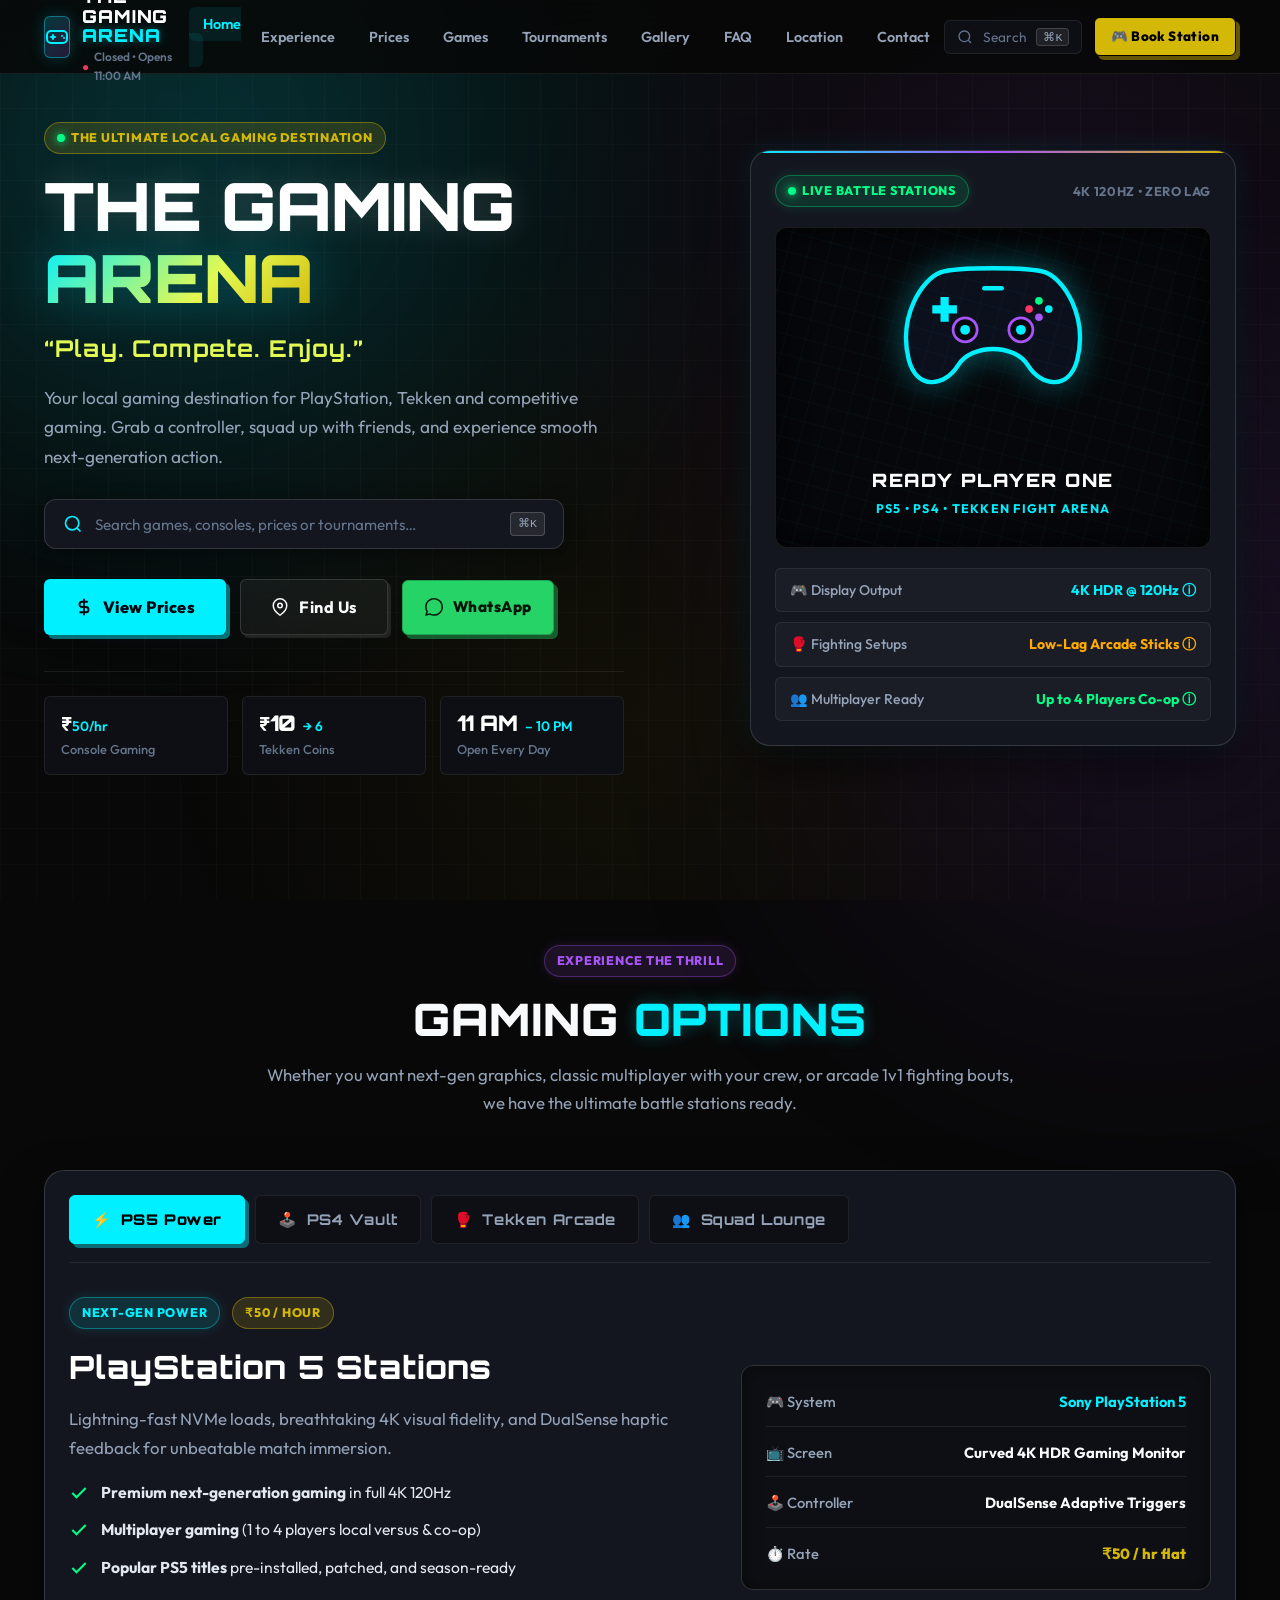
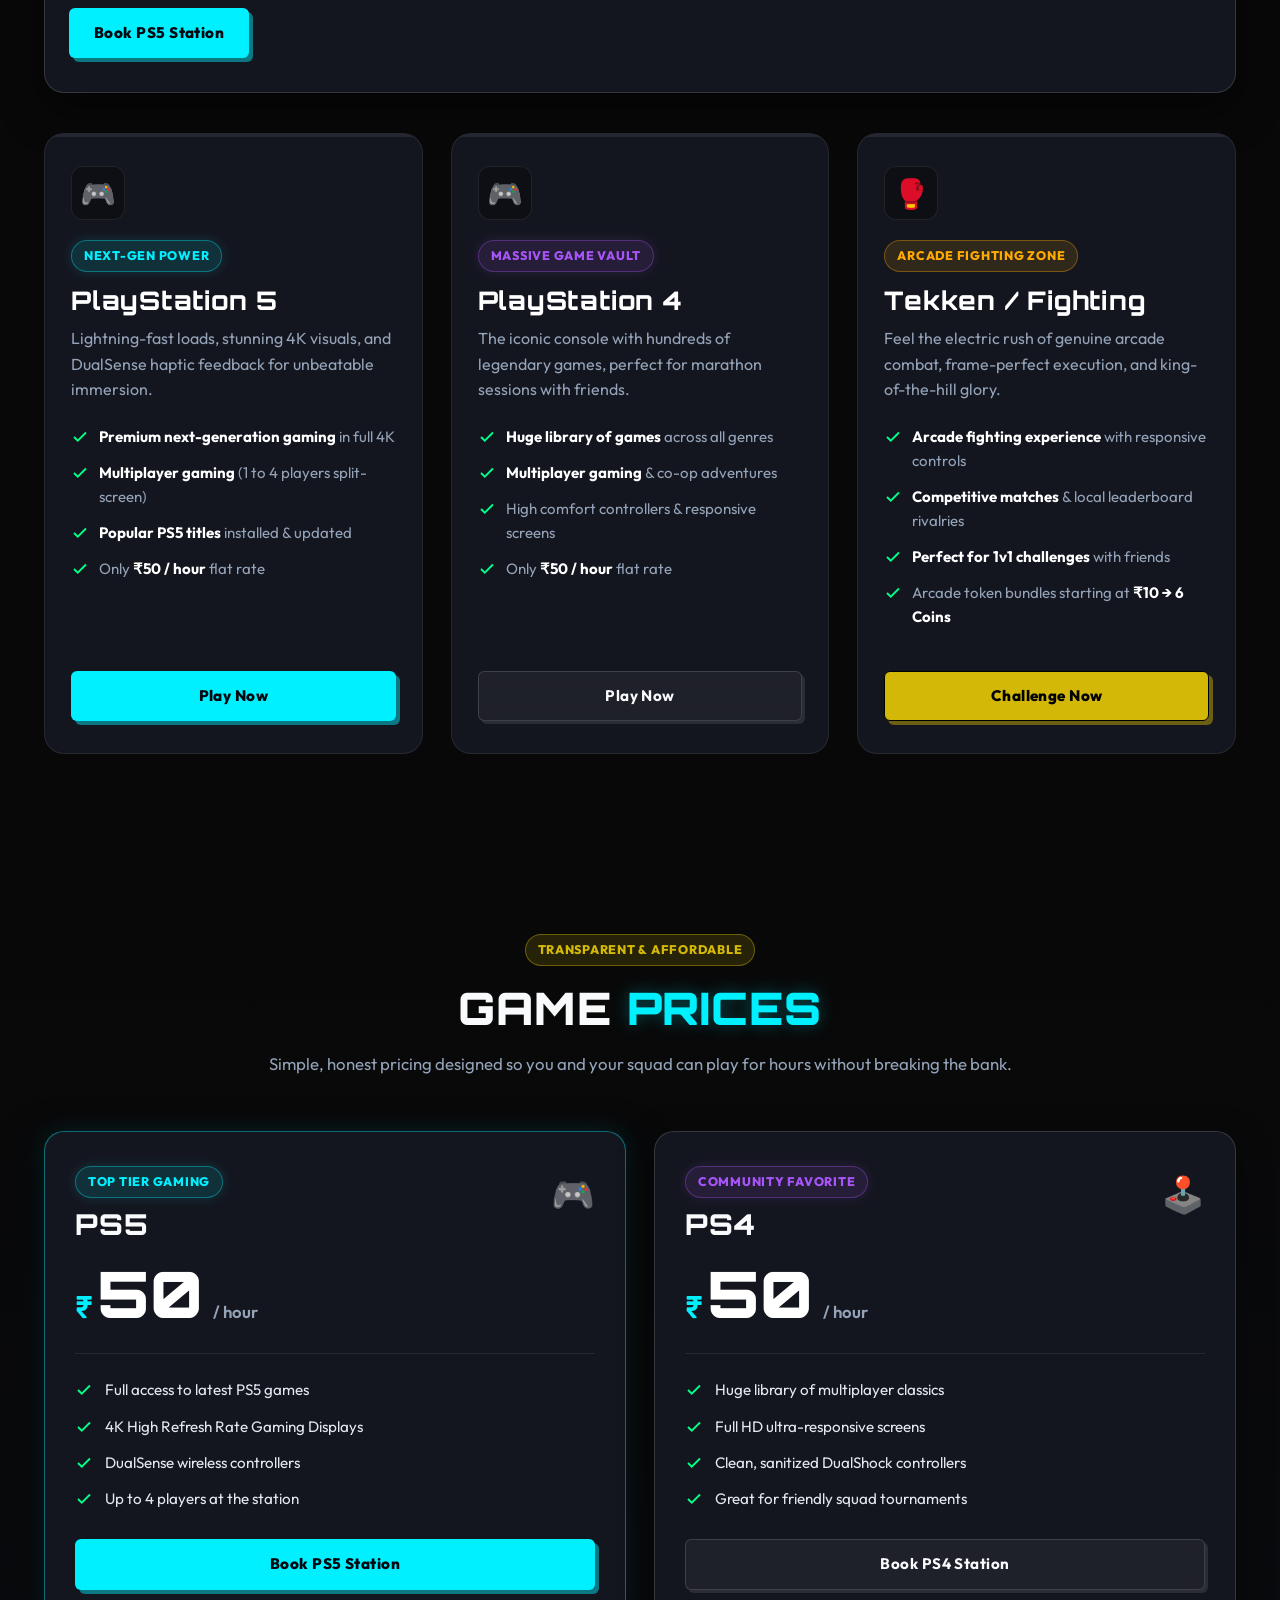
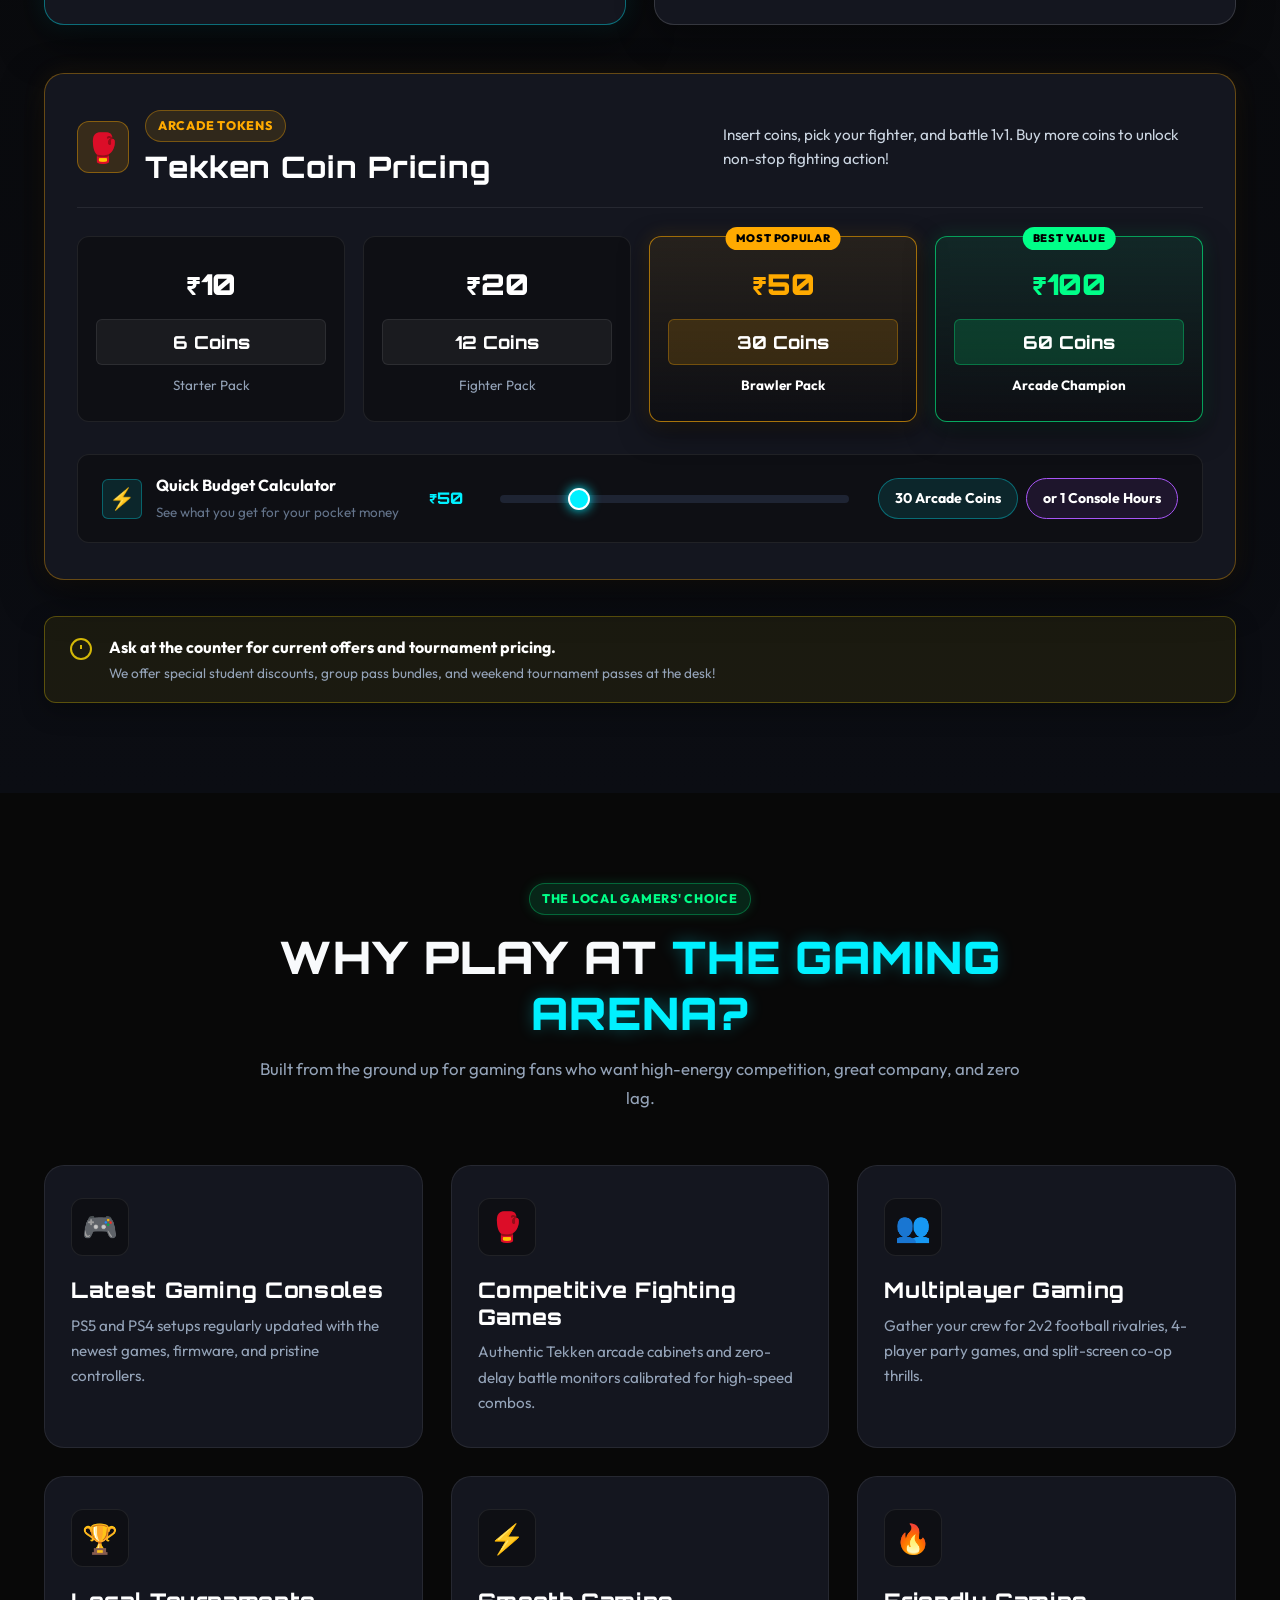
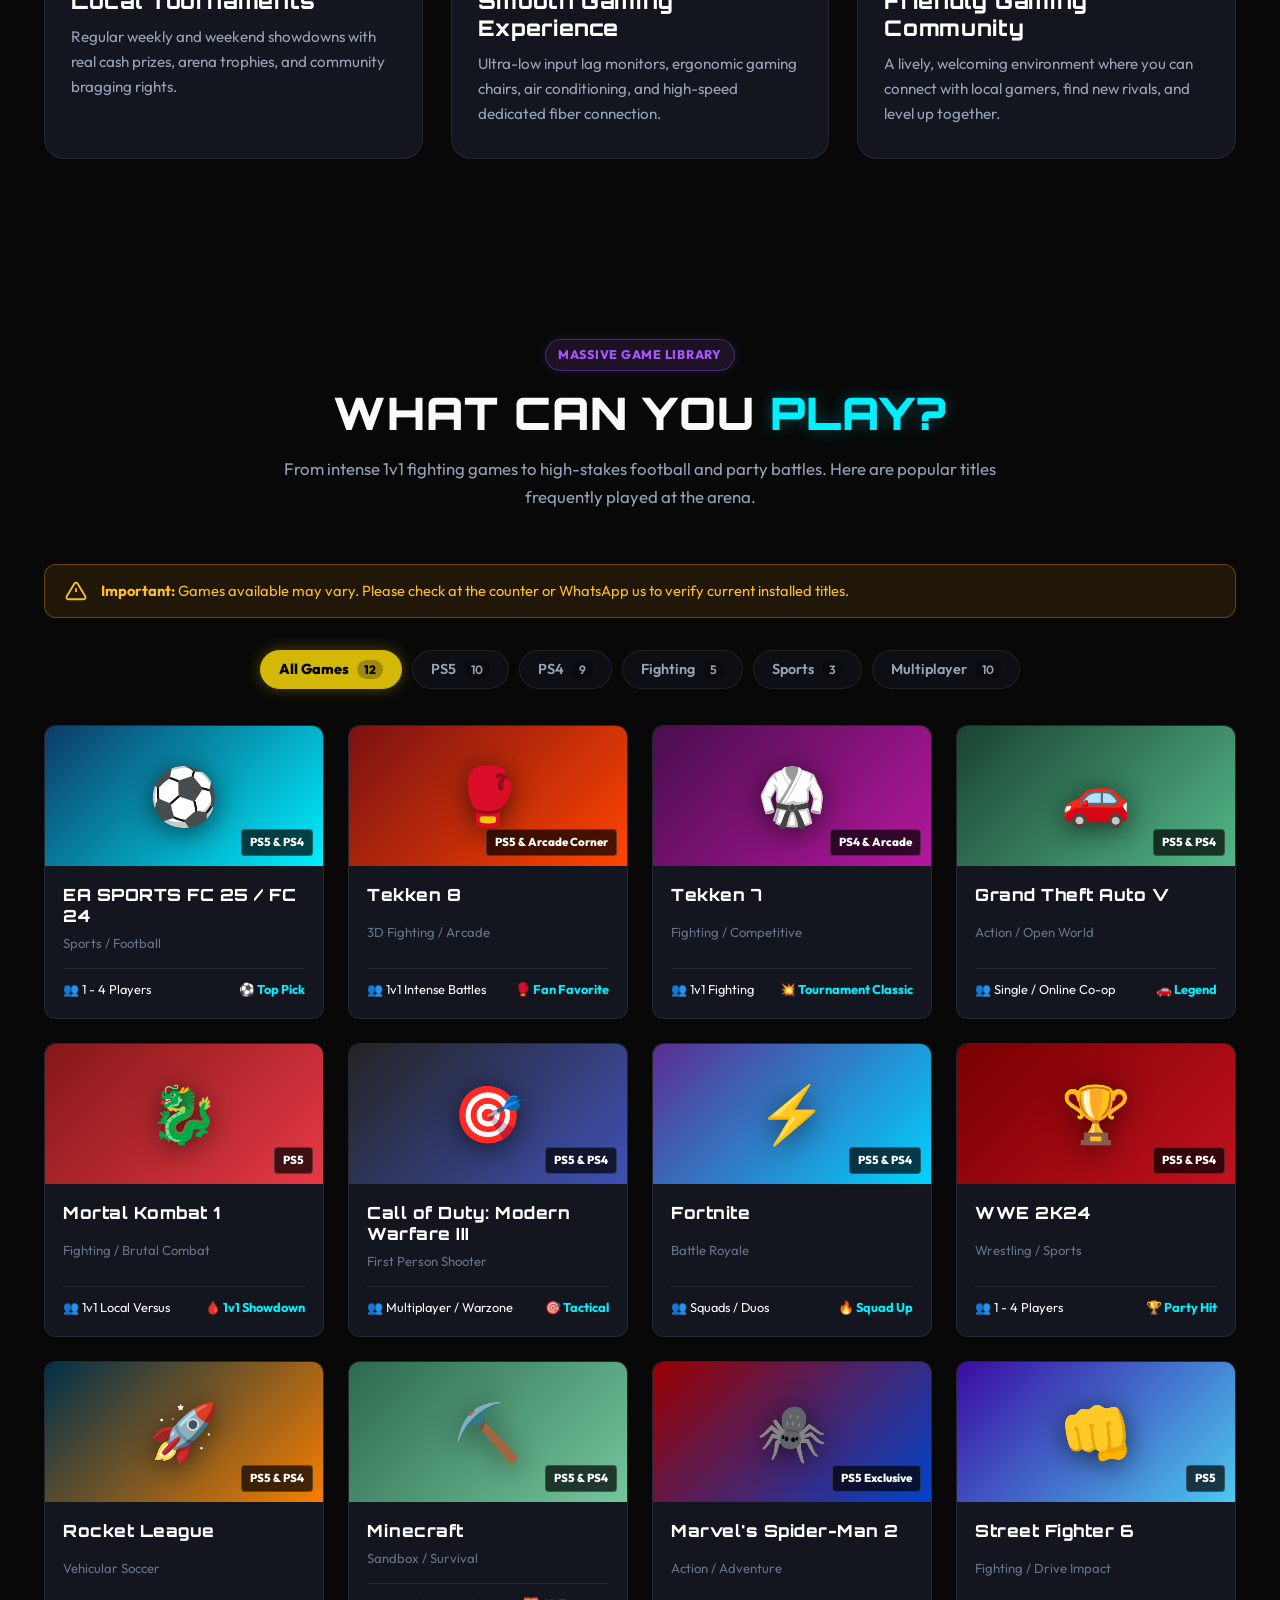
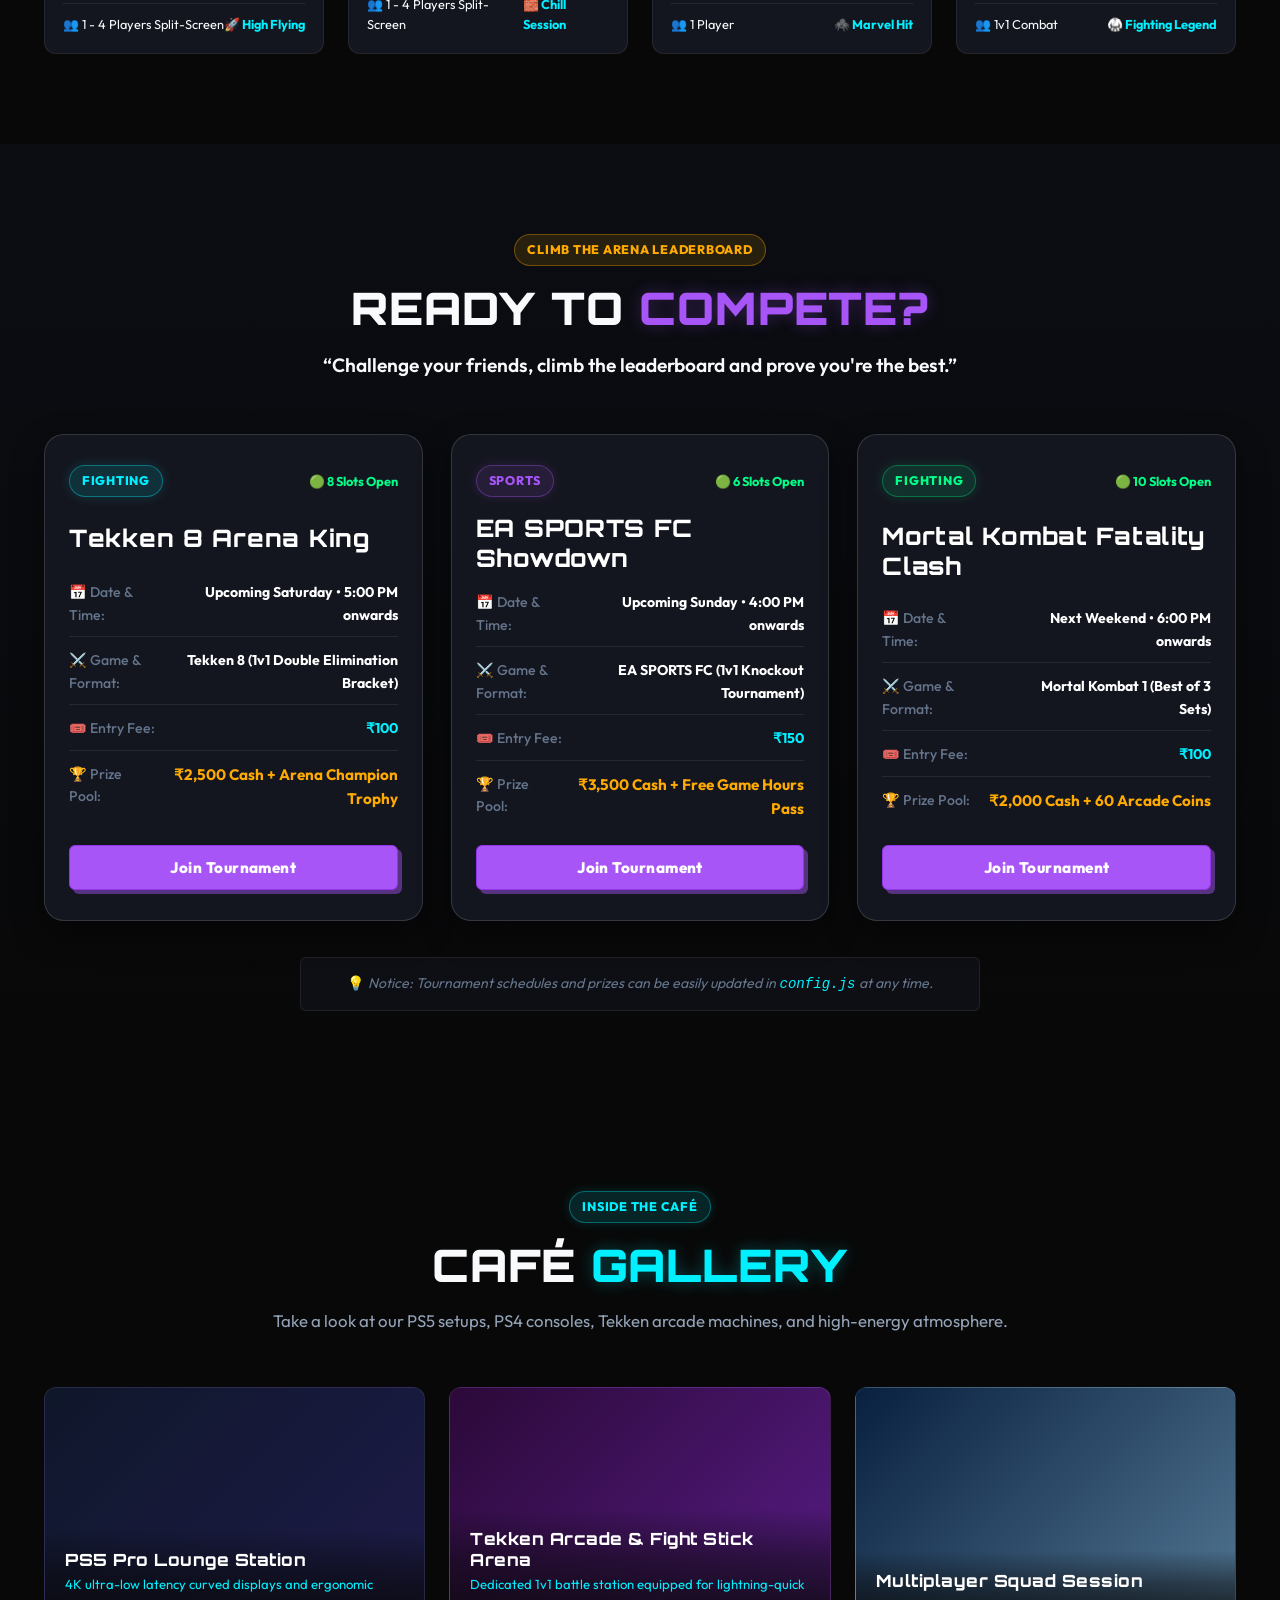
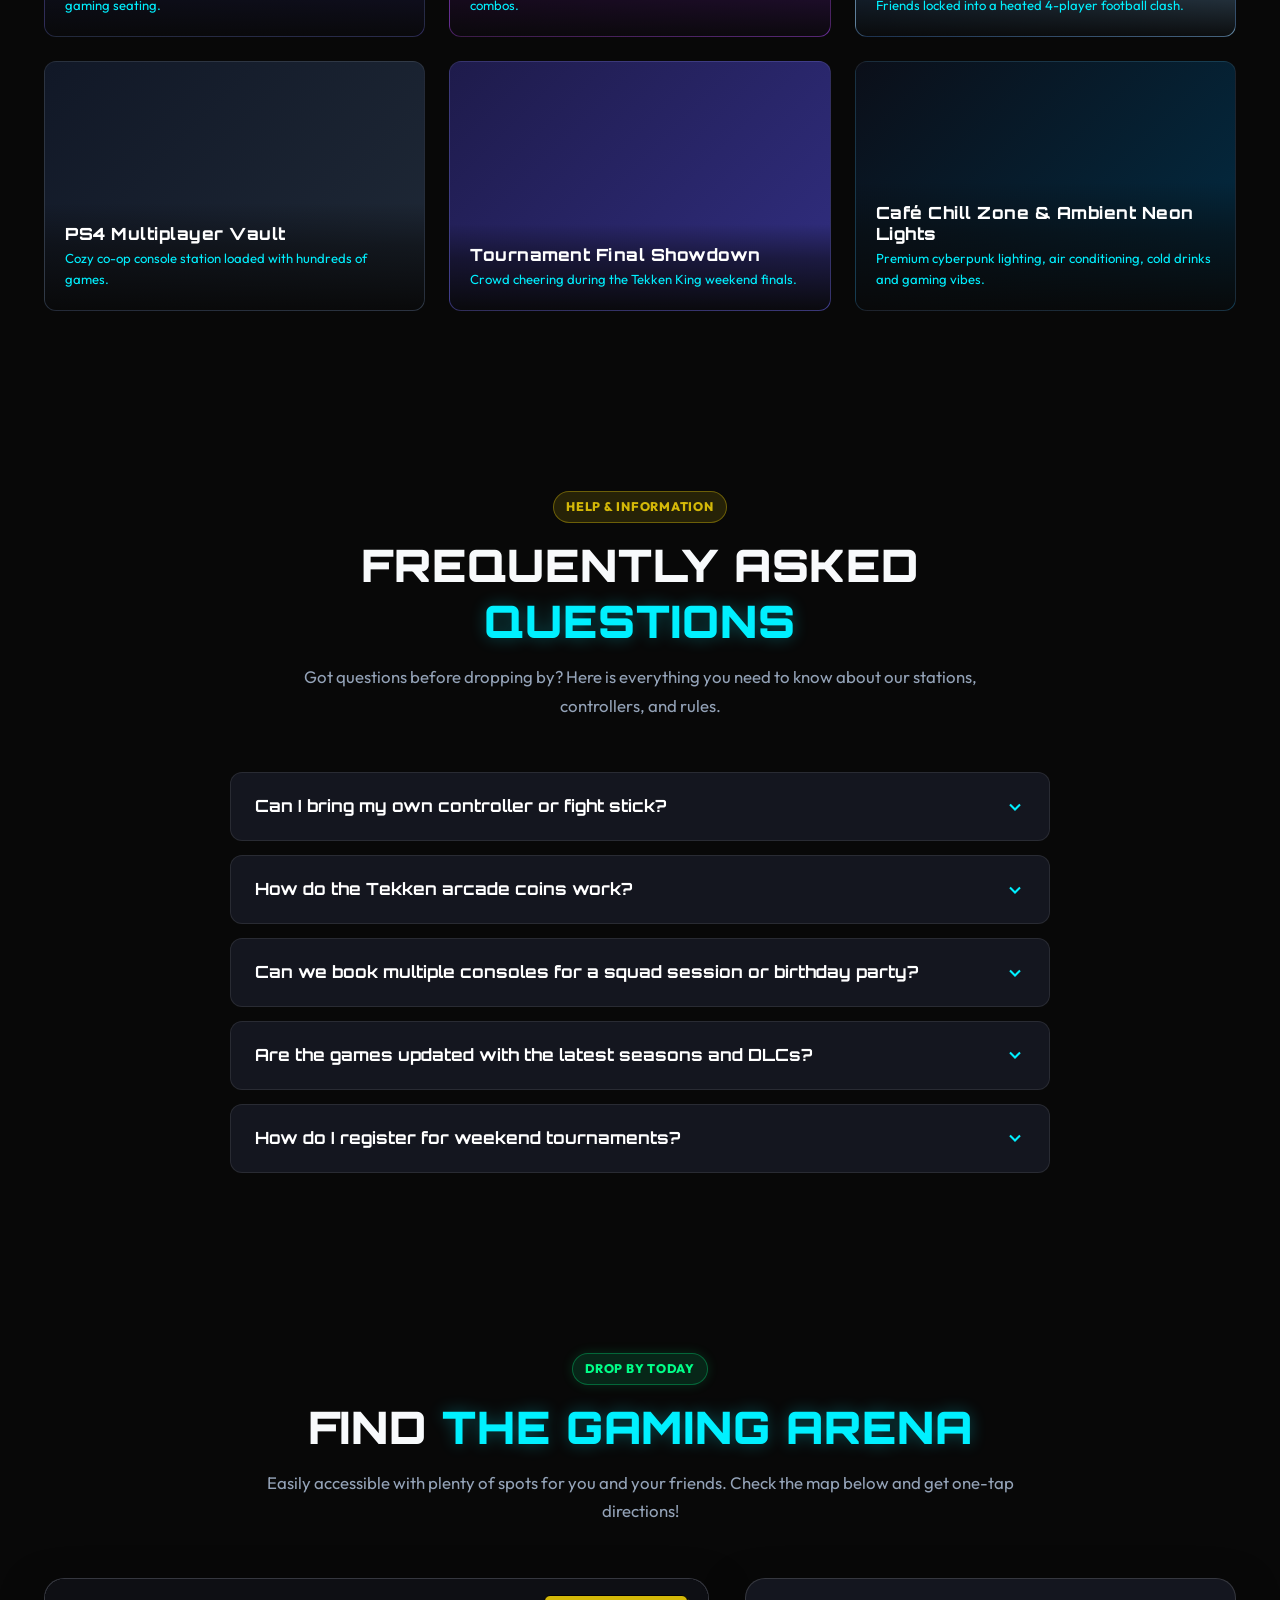
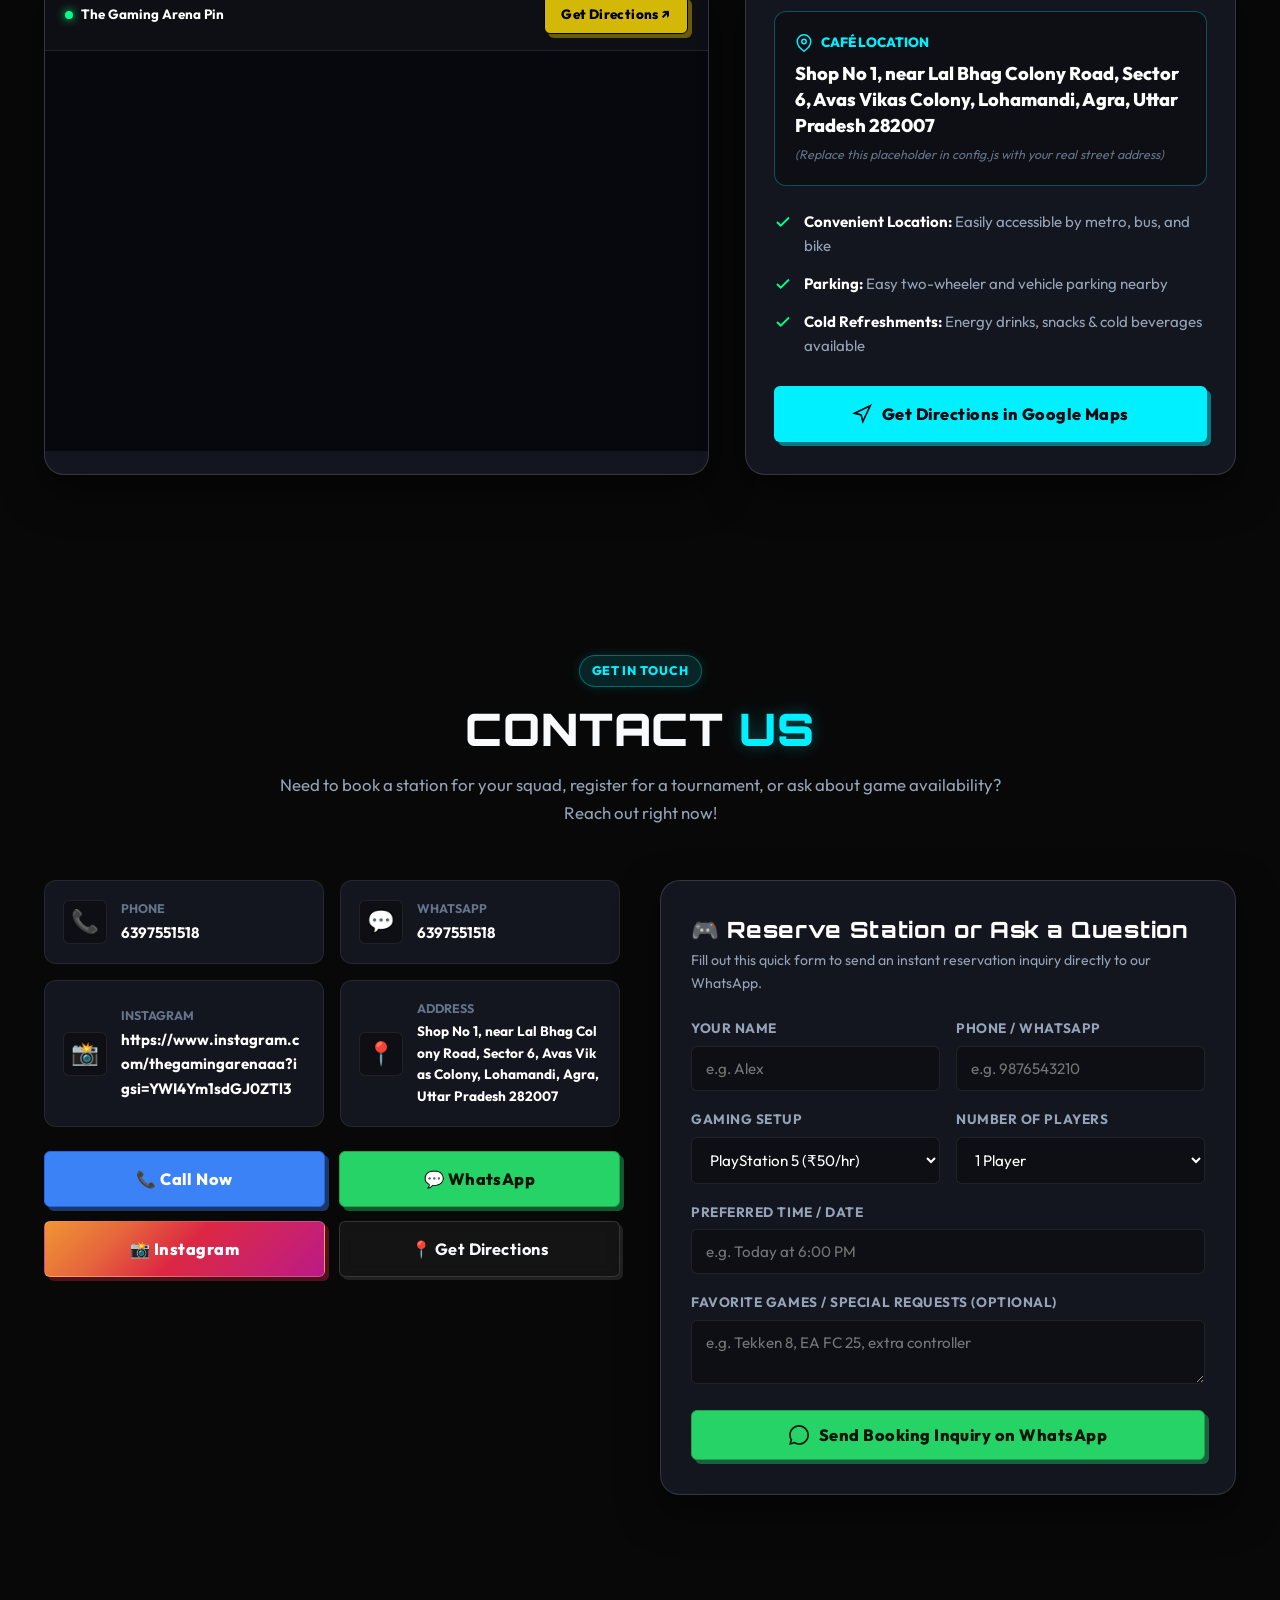
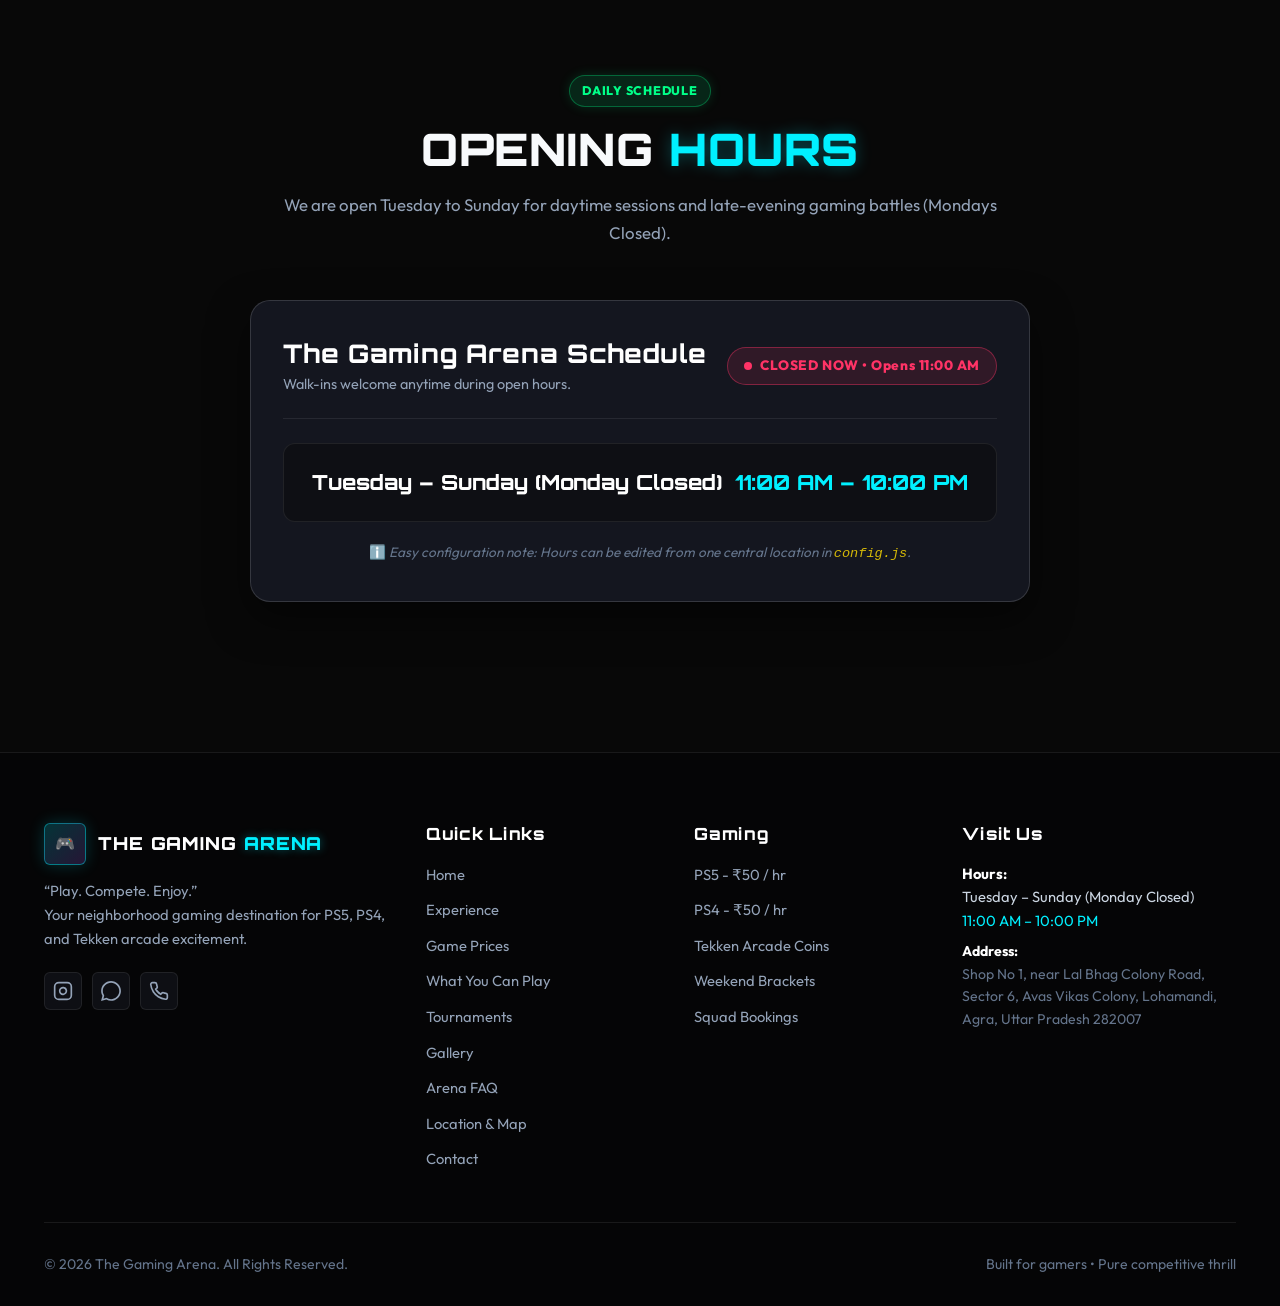
==== commit 536e0a6b: "Update schedule: Monday off (Tuesday to Sunday 11am-10pm), fix drawer display on desktop" ====
--- a/index.html
+++ b/index.html
@@ -46,7 +46,7 @@
     "image": "favicon.svg",
     "description": "Your local gaming destination for PlayStation 5, PlayStation 4, Tekken arcade machines, and multiplayer competitive gaming.",
     "priceRange": "₹10 - ₹50",
-    "openingHours": "Mo-Su 11:00-22:00",
+    "openingHours": "Tu-Su 11:00-22:00",
     "address": {
       "@type": "PostalAddress",
       "streetAddress": "[ENTER GAMING ARENA ADDRESS HERE]"
@@ -1485,7 +1485,7 @@
           <span class="badge badge-green section-tag">DAILY SCHEDULE</span>
           <h2 class="section-title">OPENING <span class="highlight-cyan">HOURS</span></h2>
           <p class="section-subtitle">
-            We are open 7 days a week for daytime sessions and late-evening gaming battles.
+            We are open Tuesday to Sunday for daytime sessions and late-evening gaming battles (Mondays Closed).
           </p>
         </div>
 
@@ -1503,7 +1503,7 @@
           </div>
 
           <div class="hours-schedule-row">
-            <div class="hours-days cfg-hours-days">Monday – Sunday</div>
+            <div class="hours-days cfg-hours-days">Tuesday – Sunday (Monday Closed)</div>
             <div class="hours-timing cfg-hours-timing">11:00 AM – 10:00 PM</div>
           </div>
 
--- a/styles.css
+++ b/styles.css
@@ -639,6 +639,11 @@
   display: flex;
   flex-direction: column;
 }
+@media (min-width: 769px) {
+  .mobile-drawer {
+    display: none !important;
+  }
+}
 .mobile-drawer.open {
   transform: translateY(0);
   opacity: 1;
